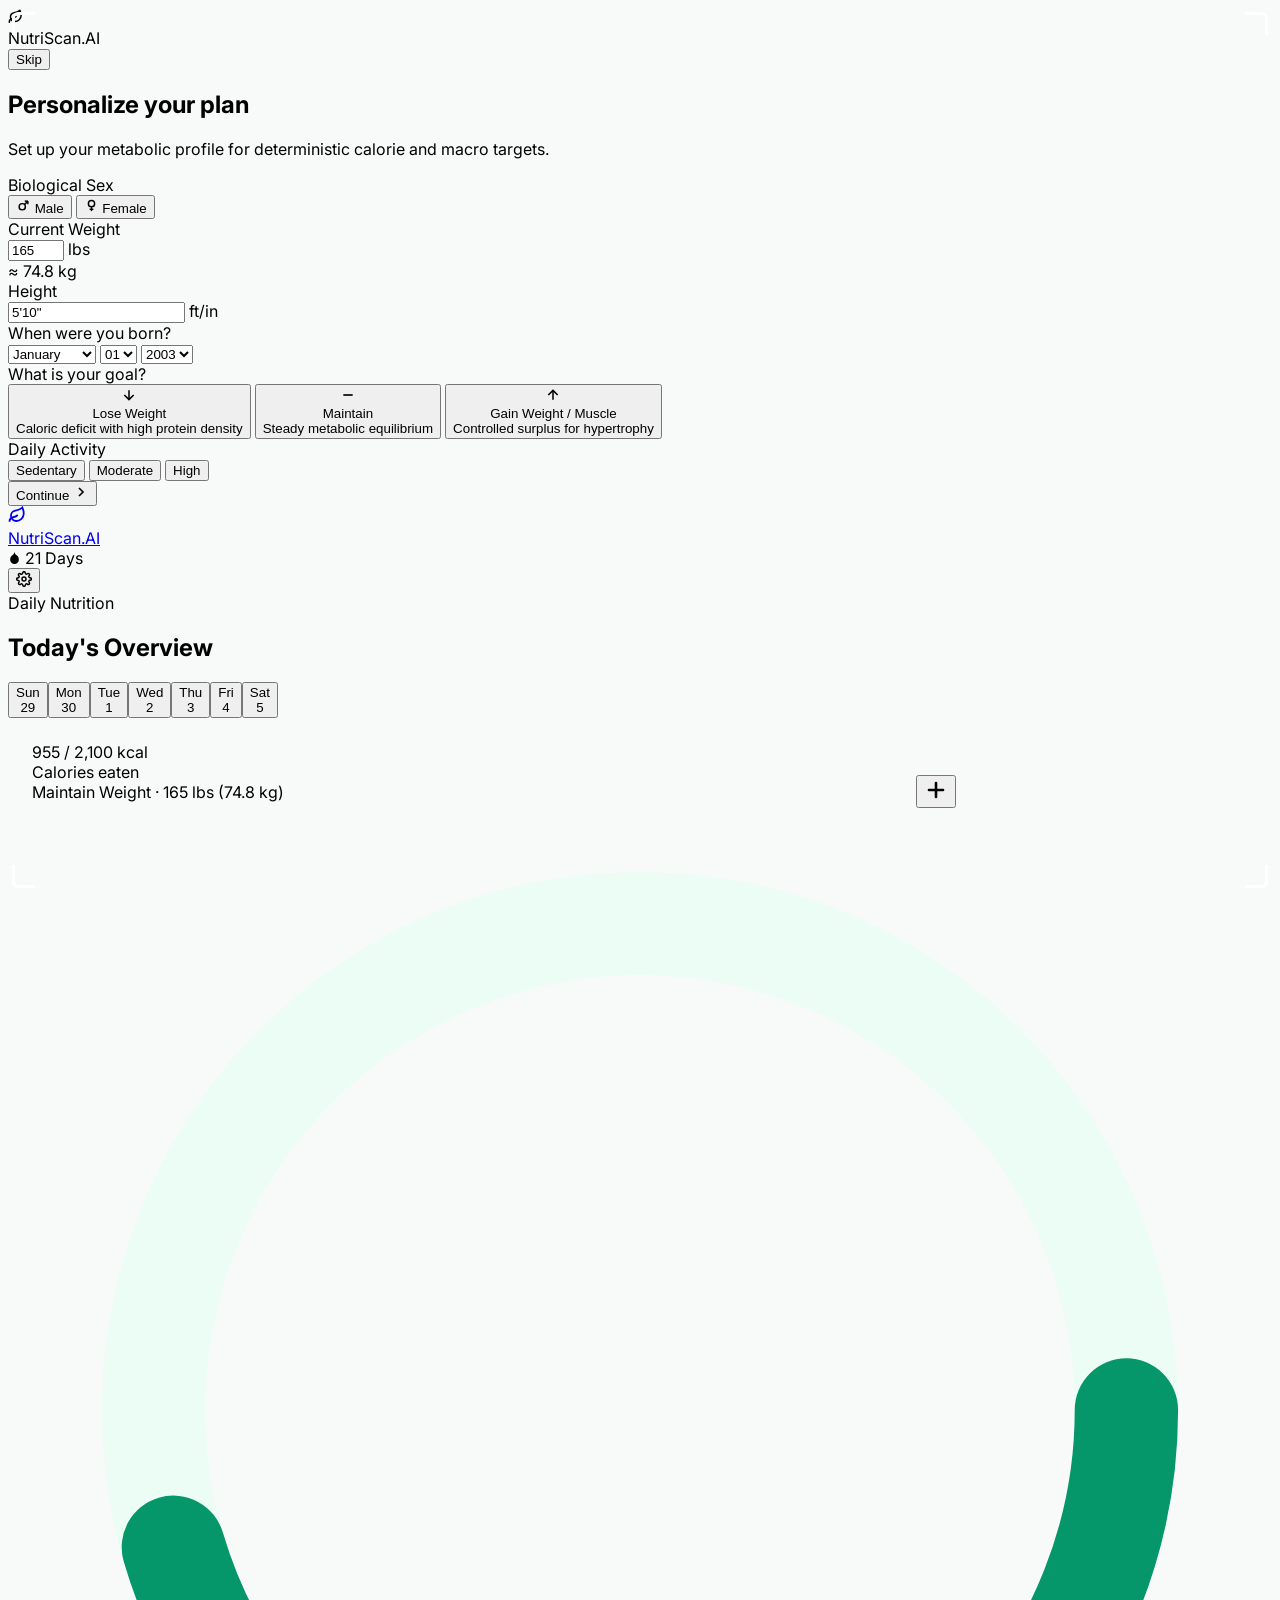
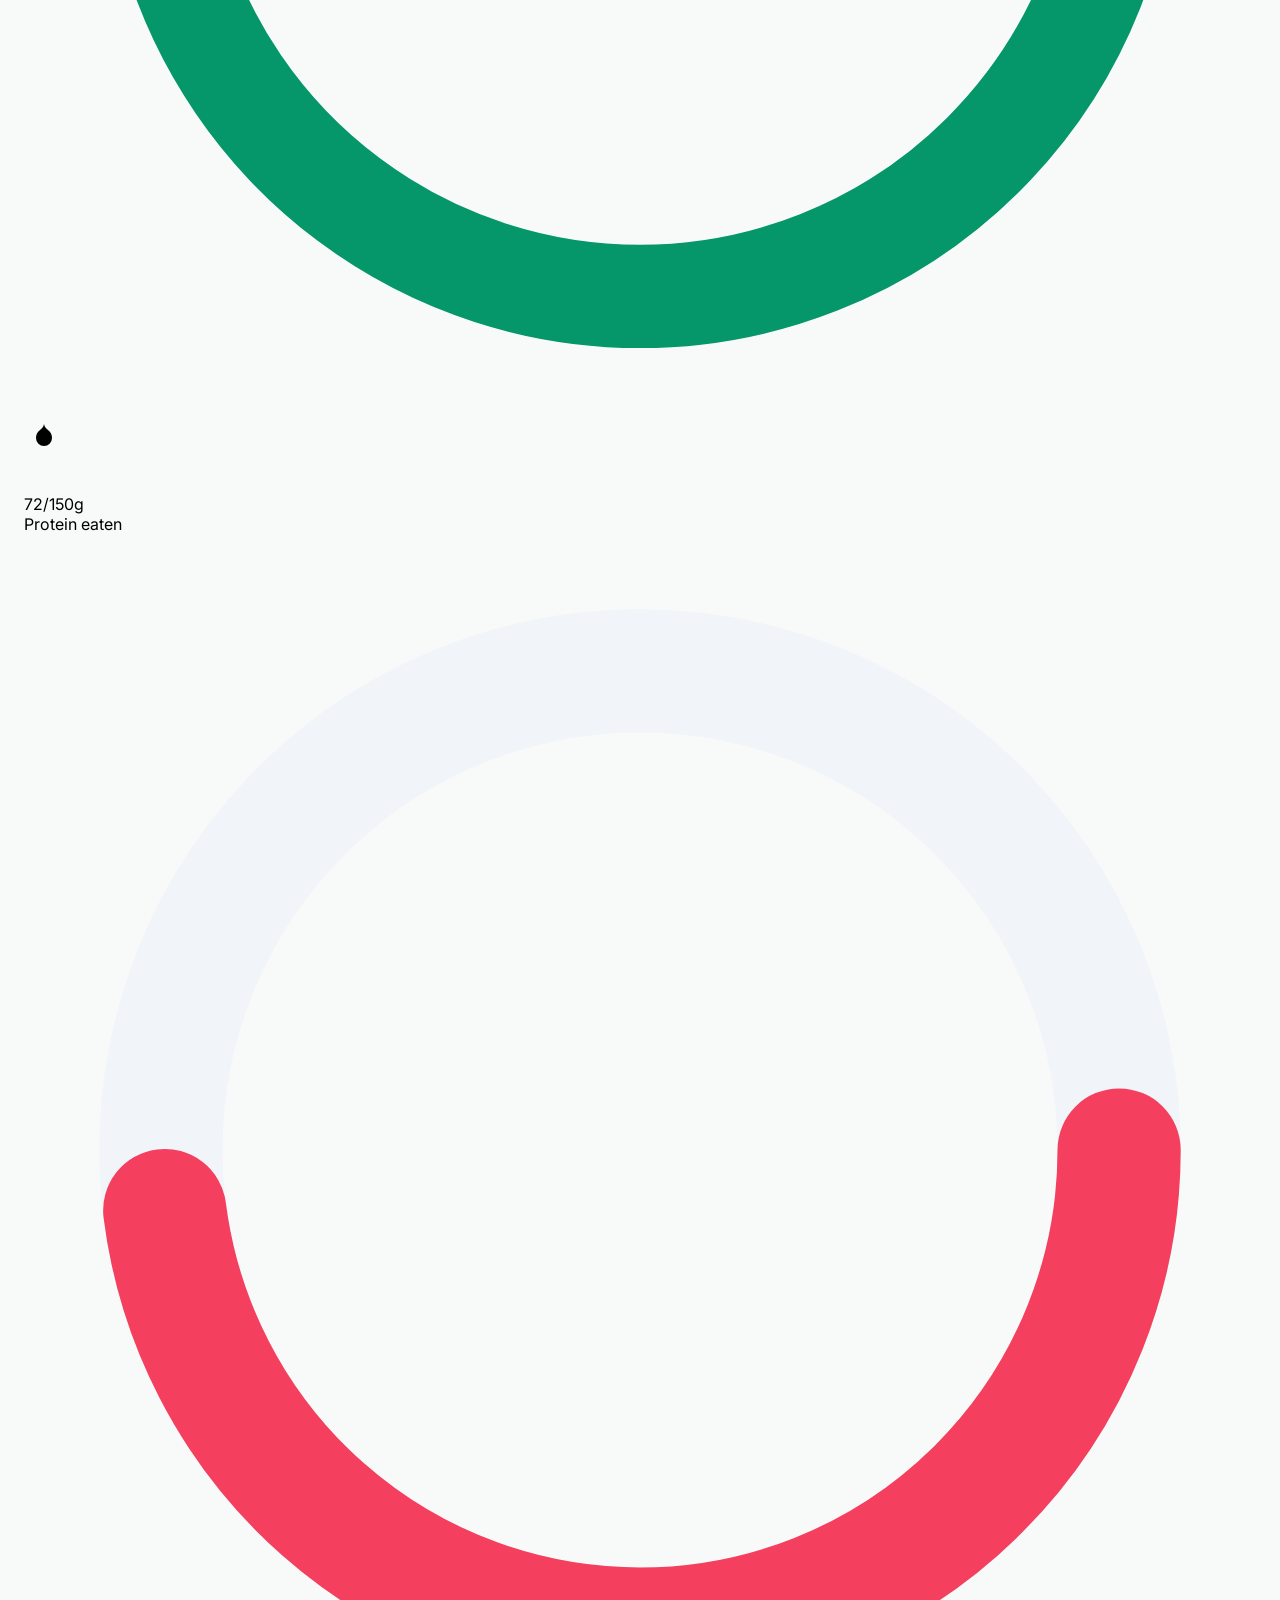
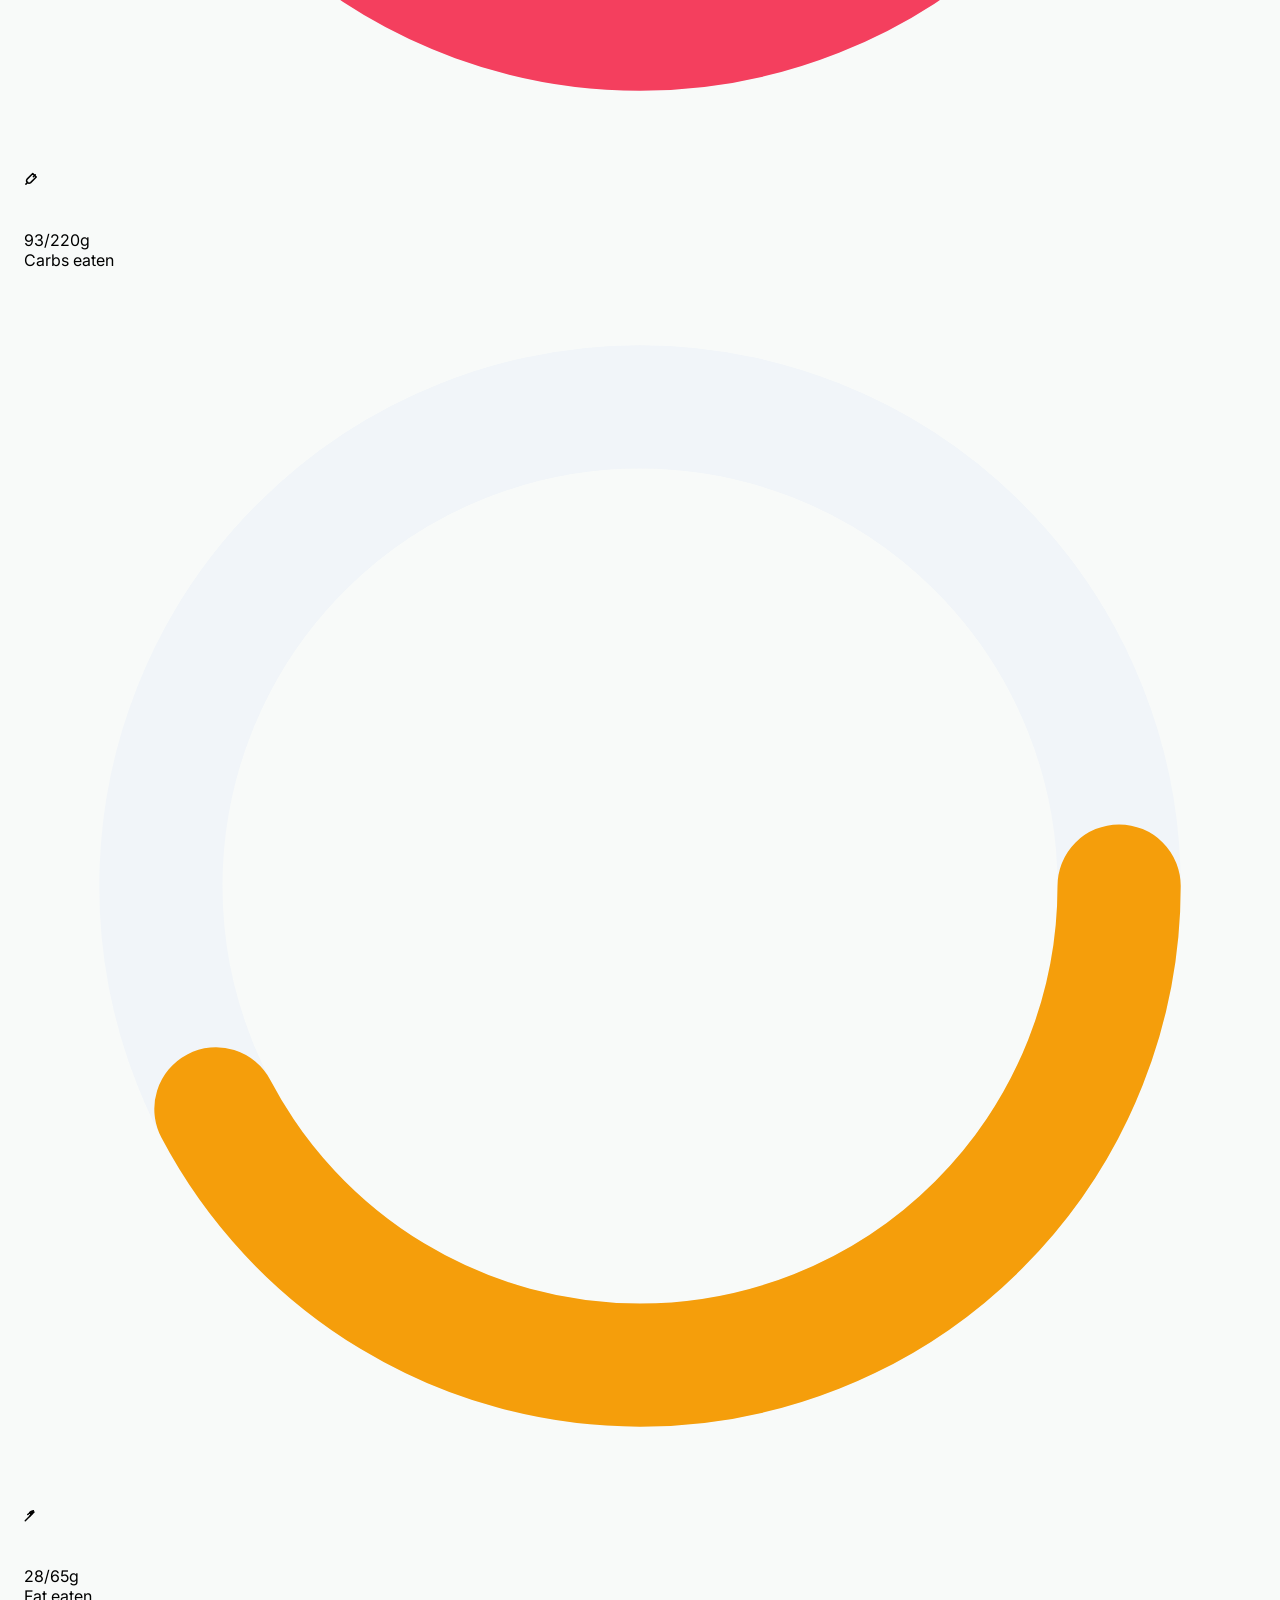
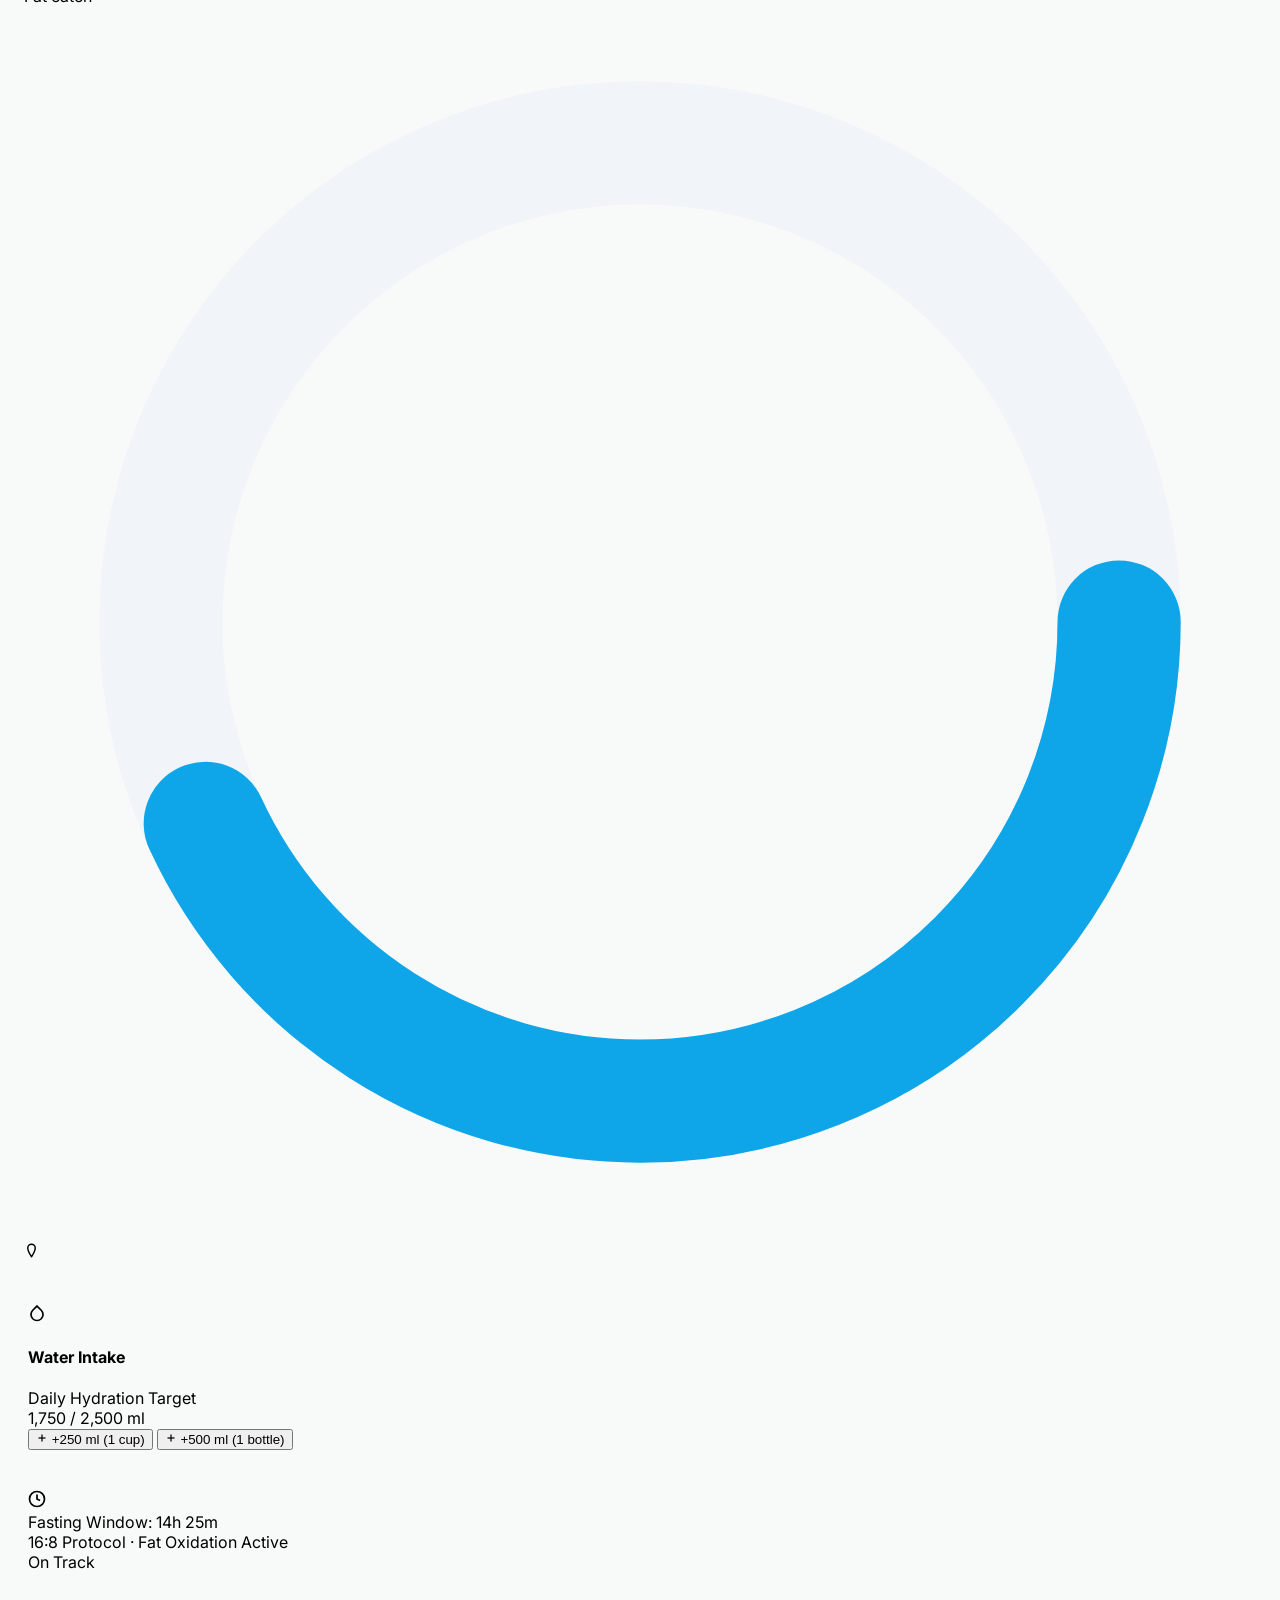
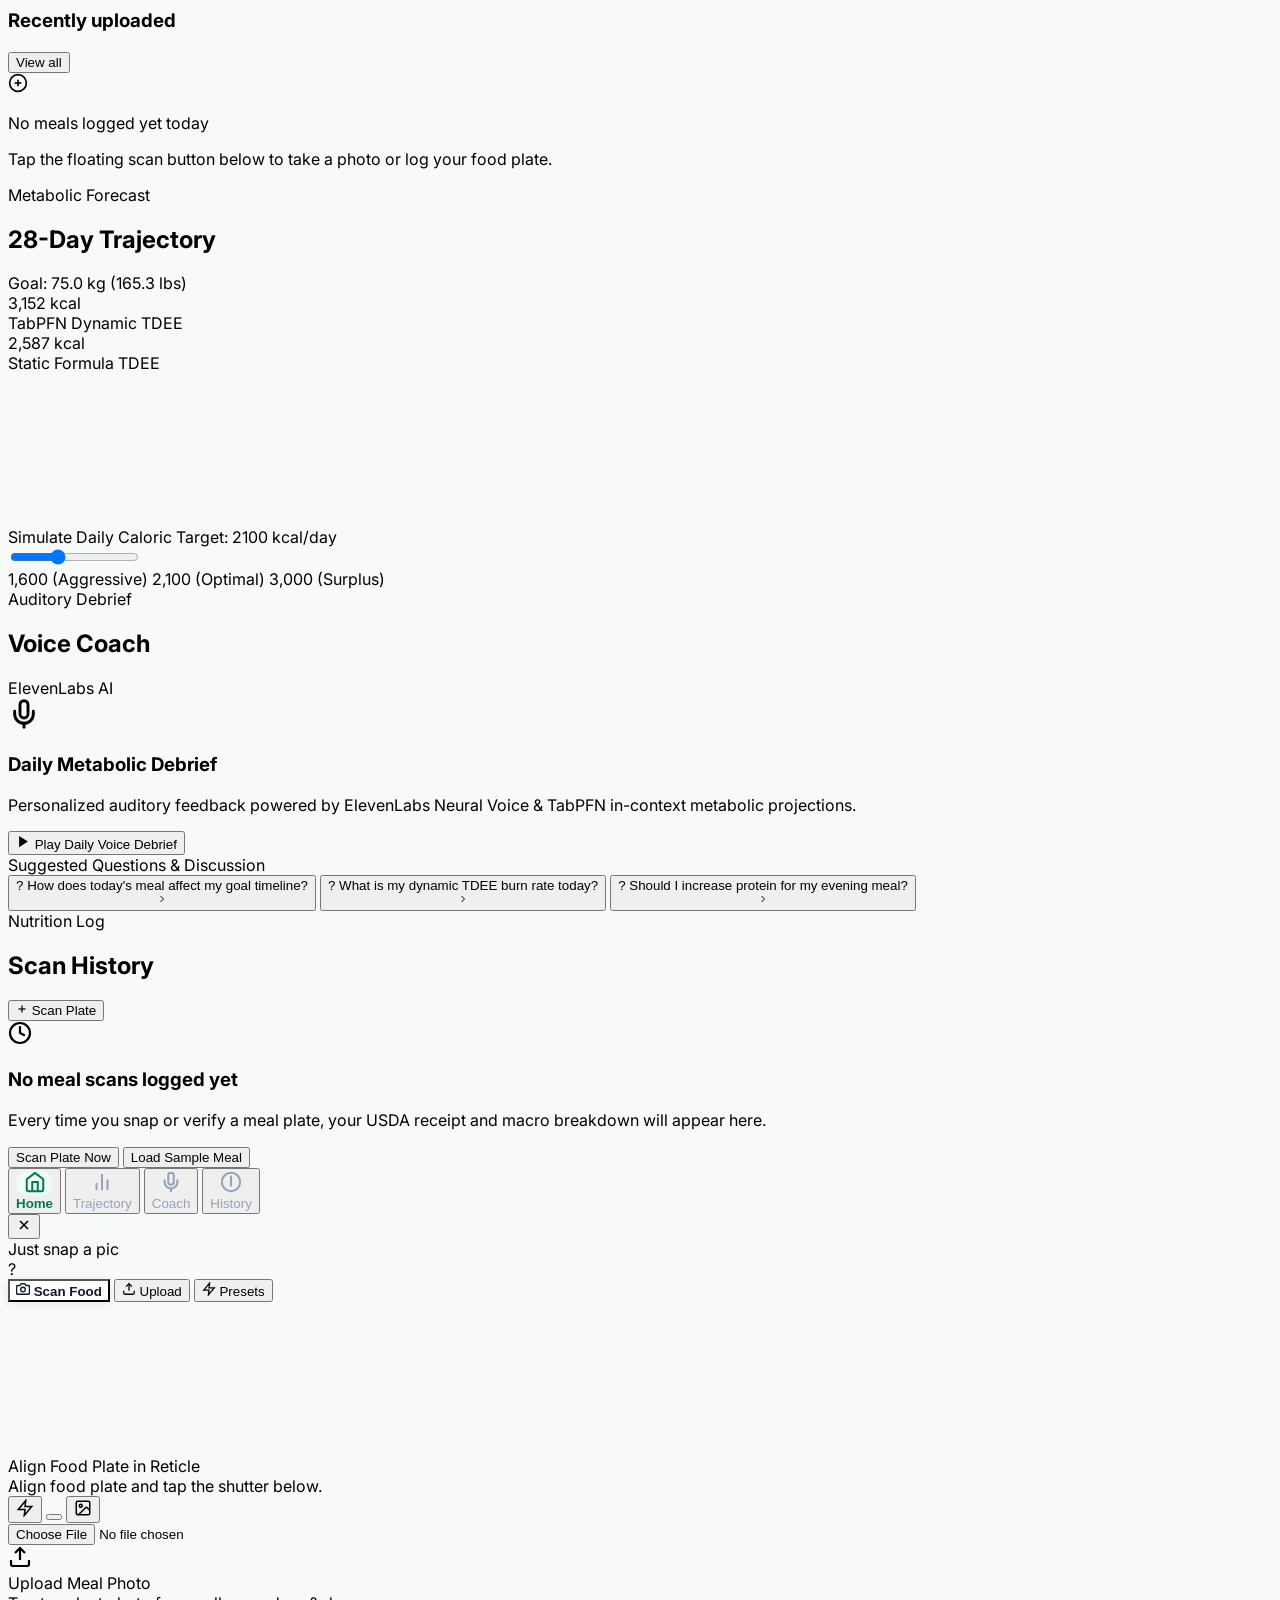
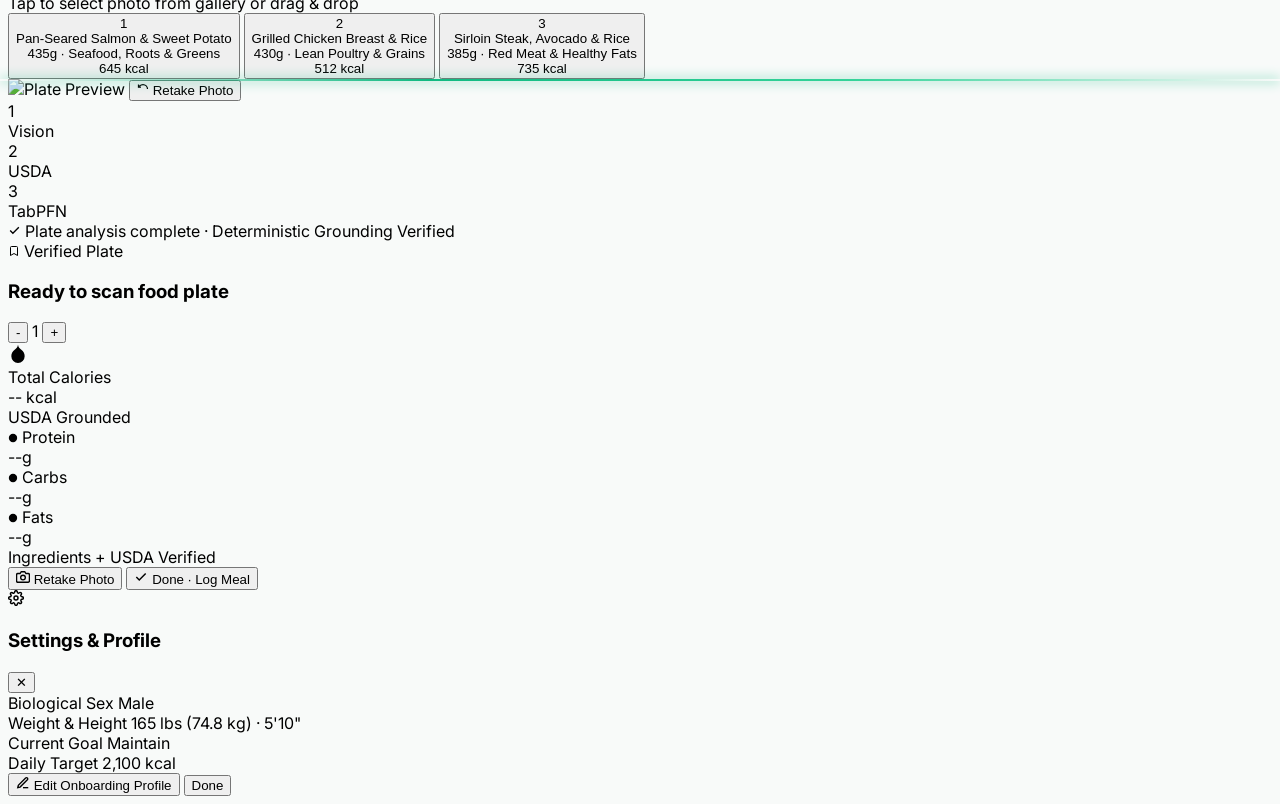
==== app/static/scan.html @ cfb5b8f6 "feat: rename app from OpenCal AI to NutriScan AI across entire codebase" ====
<!DOCTYPE html>
<html lang="en">
<head>
  <meta charset="UTF-8">
  <meta name="viewport" content="width=device-width, initial-scale=1, minimum-scale=1, maximum-scale=5, viewport-fit=cover">
  <title>NutriScan AI — Autonomous Calorie Tracking & PLATE SCANNER Studio</title>
  <meta name="description" content="Dedicated meal PLATE SCANNER powered by Google Gemma 2, USDA FoodData Central, and Prior Labs TabPFN. Real-time visual parsing, deterministic macro grounding, and in-context metabolic forecasting.">
  
  <!-- Google Fonts: Inter & Outfit & IBM Plex Mono -->
  <link rel="preconnect" href="https://fonts.googleapis.com">
  <link rel="preconnect" href="https://fonts.gstatic.com" crossorigin>
  <link href="https://fonts.googleapis.com/css2?family=Inter:wght@300;400;500;600;700;800;900&family=Outfit:wght@600;700;800;900&family=IBM+Plex+Mono:wght@400;500;600&display=swap" rel="stylesheet">

  <!-- Tailwind CSS CDN for Mobile-Responsive Layout -->
  <script src="https://cdn.tailwindcss.com"></script>
  <script>
    tailwind.config = {
      theme: {
        extend: {
          fontFamily: {
            sans: ['Inter', 'ui-sans-serif', 'system-ui', 'sans-serif'],
            heading: ['Outfit', 'Inter', 'sans-serif'],
            mono: ['IBM Plex Mono', 'monospace']
          },
          colors: {
            brand: {
              50: '#ecfdf5',
              100: '#d1fae5',
              200: '#a7f3d0',
              500: '#10b981',
              600: '#059669',
              700: '#047857',
              800: '#065f46',
              900: '#064e3b'
            }
          }
        }
      }
    }
  </script>

  <!-- Chart.js for Interactive Trajectory Graph -->
  <script src="https://cdn.jsdelivr.net/npm/chart.js@4.4.4/dist/chart.umd.min.js"></script>

  <!-- Base Custom Tokens -->
  <link rel="stylesheet" href="/static/css/style.css">

  <style>
    body {
      font-family: 'Inter', sans-serif;
      background-color: #F8FAF9;
      -webkit-tap-highlight-color: transparent;
    }

    /* Bottom Navigation Active & Inactive States */
    .bottom-nav-item {
      color: #94a3b8; /* slate-400 */
      transition: color 0.15s ease;
    }
    .bottom-nav-item .nav-label {
      color: inherit;
      font-weight: 500;
      transition: color 0.15s ease, font-weight 0.15s ease;
    }
    .bottom-nav-item .nav-icon-wrap {
      color: inherit;
      border-radius: 9999px;
      transition: all 0.15s ease;
    }
    .bottom-nav-item .nav-indicator {
      width: 0;
      height: 2px;
      background-color: transparent;
      border-radius: 9999px;
      transition: all 0.15s ease;
    }

    /* Active Indicator & Icon for Bottom Nav (Unified Emerald Theme) */
    .bottom-nav-item.active {
      color: #047857 !important; /* emerald-700 */
    }
    .bottom-nav-item.active .nav-label {
      color: #047857 !important;
      font-weight: 800 !important;
    }
    .bottom-nav-item.active .nav-indicator {
      background-color: #059669 !important; /* emerald-600 */
      width: 1.25rem !important;
    }
    .bottom-nav-item.active .nav-icon-wrap {
      background-color: #ecfdf5 !important; /* emerald-50 */
      color: #047857 !important; /* emerald-700 */
    }

    /* Segmented Mode Tabs */
    .studio-tab-btn.active {
      background: #ffffff;
      color: #0f172a;
      box-shadow: 0 2px 8px rgba(15, 23, 42, 0.08);
      font-weight: 700;
    }

    /* Cal AI Style Corner Reticles */
    .viewfinder-corner-tl { position: absolute; top: 12px; left: 12px; width: 20px; height: 20px; border-top: 3.5px solid #ffffff; border-left: 3.5px solid #ffffff; border-top-left-radius: 6px; }
    .viewfinder-corner-tr { position: absolute; top: 12px; right: 12px; width: 20px; height: 20px; border-top: 3.5px solid #ffffff; border-right: 3.5px solid #ffffff; border-top-right-radius: 6px; }
    .viewfinder-corner-bl { position: absolute; bottom: 12px; left: 12px; width: 20px; height: 20px; border-bottom: 3.5px solid #ffffff; border-left: 3.5px solid #ffffff; border-bottom-left-radius: 6px; }
    .viewfinder-corner-br { position: absolute; bottom: 12px; right: 12px; width: 20px; height: 20px; border-bottom: 3.5px solid #ffffff; border-right: 3.5px solid #ffffff; border-bottom-right-radius: 6px; }

    /* Scan Laser Ray Animation */
    @keyframes scanRay {
      0% { top: 5%; opacity: 0.8; }
      50% { top: 90%; opacity: 1; }
      100% { top: 5%; opacity: 0.8; }
    }
    .scan-laser {
      position: absolute;
      left: 0;
      right: 0;
      height: 2px;
      background: linear-gradient(90deg, transparent, #10b981, #34d399, transparent);
      box-shadow: 0 0 12px #10b981;
      animation: scanRay 2.2s ease-in-out infinite;
      z-index: 10;
    }

    /* AR Food Tag Detection Tags (Cal AI Screenshot 6) */
    .ar-food-tag {
      position: absolute;
      background: rgba(255, 255, 255, 0.95);
      backdrop-filter: blur(8px);
      padding: 4px 10px;
      border-radius: 9999px;
      font-size: 11px;
      font-weight: 700;
      color: #0f172a;
      box-shadow: 0 4px 14px rgba(0,0,0,0.15);
      display: flex;
      align-items: center;
      gap: 6px;
      pointer-events: none;
      z-index: 20;
    }
    .ar-food-tag::before {
      content: '';
      width: 6px;
      height: 6px;
      border-radius: 50%;
      background: #10b981;
    }

    /* Smooth Fade In (Opacity only, no transform to avoid containing-block issues) */
    .animate-fadeIn {
      animation: fadeIn 0.25s ease-out forwards;
    }
    @keyframes fadeIn {
      from { opacity: 0; }
      to { opacity: 1; }
    }

    /* Floating Scan Button (FAB) Pinned Viewport Position */
    #home-fab-container {
      position: fixed !important;
      z-index: 45 !important;
      transform: none !important;
    }

    /* Bulletproof generous padding for home dashboard cards */
    .dashboard-hero-card {
      padding: 1.5rem !important; /* 24px */
    }
    .dashboard-macro-card {
      padding: 1.25rem 1rem !important; /* 20px top/bottom, 16px left/right */
    }
    .dashboard-water-card {
      padding: 1.375rem 1.25rem !important; /* 22px top/bottom, 20px left/right */
    }
    .dashboard-fasting-card {
      padding: 1.125rem 1.25rem !important; /* 18px top/bottom, 20px left/right */
    }
  </style>
</head>
<body class="min-h-screen text-slate-800 antialiased pb-28 md:pb-12 bg-slate-50/50">

  <!-- Mobile-First App Wrapper -->
  <div class="max-w-2xl mx-auto min-h-screen bg-white md:my-6 md:rounded-[36px] md:shadow-2xl md:border md:border-slate-200/80 overflow-hidden flex flex-col relative">

    <!-- Dynamic Multi-Tab Content Container -->
    <main class="flex-1 flex flex-col">

      <!-- ========================================== -->
      <!-- VIEW 0: ONBOARDING PROFILE (Single-Page)   -->
      <!-- ========================================== -->
      <section id="view-onboarding" class="app-view-section hidden animate-fadeIn min-h-screen bg-white flex flex-col justify-between p-6">
        <div>
          <!-- Top Bar: Progress Indicator & Logo -->
          <div class="flex items-center justify-between mb-3">
            <div class="flex items-center gap-2">
              <div class="w-7 h-7 rounded-xl bg-gradient-to-tr from-emerald-600 to-teal-500 text-white flex items-center justify-center font-bold text-xs shadow-xs">
                <svg width="15" height="15" viewBox="0 0 24 24" fill="none" stroke="currentColor" stroke-width="2.4" stroke-linecap="round" stroke-linejoin="round">
                  <path d="M11 20A7 7 0 0 1 9.8 6.1C15.5 5 17 4.48 19 2c1 2 2 4.18 2 8 0 5.5-4.78 10-10 10Z"/>
                  <path d="M2 21c0-3 1.85-5.36 5.08-6C9.5 14.52 12 13 13 12"/>
                </svg>
              </div>
              <span class="font-extrabold text-slate-900 tracking-tight text-base">NutriScan<span class="text-emerald-600 font-bold">.AI</span></span>
            </div>
            <button type="button" class="text-xs font-semibold text-slate-400 hover:text-slate-700 transition-colors" onclick="skipOnboardingToHome()">
              Skip
            </button>
          </div>

          <!-- Progress Bar (Dark Pill like Cal AI) -->
          <div class="w-full bg-slate-100 h-1.5 rounded-full mb-6 overflow-hidden">
            <div class="bg-gradient-to-r from-emerald-500 to-teal-500 h-full w-full rounded-full transition-all"></div>
          </div>

          <div class="mb-5">
            <h1 class="text-2xl font-black text-slate-900 tracking-tight">Personalize your plan</h1>
            <p class="text-xs text-slate-500 mt-1">Set up your metabolic profile for deterministic calorie and macro targets.</p>
          </div>

          <form id="onboarding-form" onsubmit="event.preventDefault(); completeOnboarding();" class="space-y-4">
            
            <!-- 1. Biological Sex -->
            <div>
              <label class="block text-[11px] font-bold text-slate-500 uppercase tracking-wider mb-1.5">Biological Sex</label>
              <div class="grid grid-cols-2 gap-2.5">
                <button type="button" id="sex-male-btn" class="onboard-sex-btn py-3 px-4 rounded-2xl border-2 border-emerald-600 bg-gradient-to-r from-emerald-600 to-teal-600 text-white font-bold text-xs flex items-center justify-center gap-2 transition-all shadow-xs" data-sex="male" onclick="selectSex('male')">
                  <svg width="15" height="15" viewBox="0 0 24 24" fill="none" stroke="currentColor" stroke-width="2.3"><circle cx="10" cy="14" r="5"/><path d="M19 5l-5.4 5.4"/><path d="M19 5h-5"/><path d="M19 5v5"/></svg>
                  <span>Male</span>
                </button>
                <button type="button" id="sex-female-btn" class="onboard-sex-btn py-3 px-4 rounded-2xl border border-slate-200 bg-slate-50 text-slate-700 font-bold text-xs flex items-center justify-center gap-2 transition-all hover:border-slate-400" data-sex="female" onclick="selectSex('female')">
                  <svg width="15" height="15" viewBox="0 0 24 24" fill="none" stroke="currentColor" stroke-width="2.3"><circle cx="12" cy="9" r="5"/><path d="M12 14v7"/><path d="M9 18h6"/></svg>
                  <span>Female</span>
                </button>
              </div>
            </div>

            <!-- 2. Weight & Height -->
            <div class="grid grid-cols-2 gap-3">
              <div>
                <label class="block text-[11px] font-bold text-slate-500 uppercase tracking-wider mb-1.5">Current Weight</label>
                <div class="relative">
                  <input type="number" id="onboard-weight" value="165" min="60" max="450" class="w-full bg-slate-50 border border-slate-200 rounded-2xl px-3.5 py-3 text-sm font-bold text-slate-900 focus:outline-none focus:border-slate-900 transition-colors" oninput="updateOnboardKg(this.value)">
                  <span class="absolute right-3.5 top-3 text-xs font-bold text-slate-400">lbs</span>
                </div>
                <div id="onboard-weight-kg" class="text-[10px] text-slate-400 font-semibold mt-1">≈ 74.8 kg</div>
              </div>
              <div>
                <label class="block text-[11px] font-bold text-slate-500 uppercase tracking-wider mb-1.5">Height</label>
                <div class="relative">
                  <input type="text" id="onboard-height" value="5'10&quot;" class="w-full bg-slate-50 border border-slate-200 rounded-2xl px-3.5 py-3 text-sm font-bold text-slate-900 focus:outline-none focus:border-slate-900 transition-colors">
                  <span class="absolute right-3.5 top-3 text-xs font-bold text-slate-400">ft/in</span>
                </div>
              </div>
            </div>

            <!-- 3. Date of Birth (Cal AI style pickers) -->
            <div>
              <label class="block text-[11px] font-bold text-slate-500 uppercase tracking-wider mb-1.5">When were you born?</label>
              <div class="grid grid-cols-3 gap-2">
                <select id="onboard-dob-month" class="bg-slate-50 border border-slate-200 rounded-2xl px-3 py-3 text-xs font-bold text-slate-800 focus:outline-none focus:border-slate-900 cursor-pointer">
                  <option value="January" selected>January</option>
                  <option value="February">February</option>
                  <option value="March">March</option>
                  <option value="April">April</option>
                  <option value="May">May</option>
                  <option value="June">June</option>
                  <option value="July">July</option>
                  <option value="August">August</option>
                  <option value="September">September</option>
                  <option value="October">October</option>
                  <option value="November">November</option>
                  <option value="December">December</option>
                </select>
                <select id="onboard-dob-day" class="bg-slate-50 border border-slate-200 rounded-2xl px-3 py-3 text-xs font-bold text-slate-800 focus:outline-none focus:border-slate-900 cursor-pointer">
                  <option value="01" selected>01</option>
                  <option value="05">05</option>
                  <option value="10">10</option>
                  <option value="15">15</option>
                  <option value="20">20</option>
                  <option value="25">25</option>
                  <option value="28">28</option>
                </select>
                <select id="onboard-dob-year" class="bg-slate-50 border border-slate-200 rounded-2xl px-3 py-3 text-xs font-bold text-slate-800 focus:outline-none focus:border-slate-900 cursor-pointer">
                  <option value="2003" selected>2003</option>
                  <option value="2002">2002</option>
                  <option value="2001">2001</option>
                  <option value="2000">2000</option>
                  <option value="1999">1999</option>
                  <option value="1998">1998</option>
                  <option value="1995">1995</option>
                  <option value="1990">1990</option>
                  <option value="1985">1985</option>
                </select>
              </div>
            </div>

            <!-- 4. Goal Selection (Cal AI Screenshot 4 style!) -->
            <div>
              <label class="block text-[11px] font-bold text-slate-500 uppercase tracking-wider mb-1.5">What is your goal?</label>
              <div class="space-y-2">
                <!-- Lose Weight -->
                <button type="button" class="onboard-goal-btn w-full p-3.5 rounded-2xl border border-slate-200/90 bg-white hover:border-slate-400 flex items-center justify-between text-left transition-all" data-goal="lose" onclick="selectGoal('lose')">
                  <div class="flex items-center gap-3">
                    <div class="w-8 h-8 rounded-full bg-slate-100 flex items-center justify-center text-slate-700">
                      <svg width="16" height="16" viewBox="0 0 24 24" fill="none" stroke="currentColor" stroke-width="2.3"><path d="M12 5v14"/><path d="m19 12-7 7-7-7"/></svg>
                    </div>
                    <div>
                      <div class="text-xs font-bold text-slate-900">Lose Weight</div>
                      <div class="text-[10px] text-slate-400">Caloric deficit with high protein density</div>
                    </div>
                  </div>
                  <div class="goal-radio w-5 h-5 rounded-full border-2 border-slate-300 flex items-center justify-center"></div>
                </button>

                <!-- Maintain (Active by default) -->
                <button type="button" class="onboard-goal-btn active w-full p-3.5 rounded-2xl border-2 border-emerald-600 bg-emerald-50/30 shadow-xs flex items-center justify-between text-left transition-all" data-goal="maintain" onclick="selectGoal('maintain')">
                  <div class="flex items-center gap-3">
                    <div class="w-8 h-8 rounded-full bg-slate-100 flex items-center justify-center text-slate-700">
                      <svg width="16" height="16" viewBox="0 0 24 24" fill="none" stroke="currentColor" stroke-width="2.5"><line x1="5" y1="12" x2="19" y2="12"/></svg>
                    </div>
                    <div>
                      <div class="text-xs font-bold text-slate-900">Maintain</div>
                      <div class="text-[10px] text-slate-400">Steady metabolic equilibrium</div>
                    </div>
                  </div>
                  <div class="goal-radio w-5 h-5 rounded-full border-2 border-emerald-600 bg-emerald-600 flex items-center justify-center">
                    <div class="w-2 h-2 rounded-full bg-white"></div>
                  </div>
                </button>

                <!-- Gain Weight -->
                <button type="button" class="onboard-goal-btn w-full p-3.5 rounded-2xl border border-slate-200/90 bg-white hover:border-slate-400 flex items-center justify-between text-left transition-all" data-goal="gain" onclick="selectGoal('gain')">
                  <div class="flex items-center gap-3">
                    <div class="w-8 h-8 rounded-full bg-slate-100 flex items-center justify-center text-slate-700">
                      <svg width="16" height="16" viewBox="0 0 24 24" fill="none" stroke="currentColor" stroke-width="2.3"><path d="M12 19V5"/><path d="m5 12 7-7 7 7"/></svg>
                    </div>
                    <div>
                      <div class="text-xs font-bold text-slate-900">Gain Weight / Muscle</div>
                      <div class="text-[10px] text-slate-400">Controlled surplus for hypertrophy</div>
                    </div>
                  </div>
                  <div class="goal-radio w-5 h-5 rounded-full border-2 border-slate-300 flex items-center justify-center"></div>
                </button>
              </div>
            </div>

            <!-- 5. Activity Level -->
            <div>
              <label class="block text-[11px] font-bold text-slate-500 uppercase tracking-wider mb-1.5">Daily Activity</label>
              <div class="flex p-1 bg-slate-100 rounded-2xl border border-slate-200/60">
                <button type="button" class="onboard-activity-btn flex-1 py-2.5 rounded-xl text-xs font-semibold text-slate-600 transition-all" data-act="sedentary" onclick="selectActivity('sedentary')">Sedentary</button>
                <button type="button" class="onboard-activity-btn active flex-1 py-2.5 rounded-xl text-xs font-bold text-emerald-800 bg-white shadow-xs transition-all" data-act="moderate" onclick="selectActivity('moderate')">Moderate</button>
                <button type="button" class="onboard-activity-btn flex-1 py-2.5 rounded-xl text-xs font-semibold text-slate-600 transition-all" data-act="high" onclick="selectActivity('high')">High</button>
              </div>
            </div>

            <!-- Bottom CTA Button -->
            <div class="pt-3">
              <button type="submit" class="w-full bg-gradient-to-r from-emerald-600 to-teal-600 hover:from-emerald-700 hover:to-teal-700 text-white font-bold py-4 px-6 rounded-full shadow-lg shadow-emerald-700/20 text-sm flex items-center justify-center gap-2 transition-all active:scale-[0.98]">
                <span>Continue</span>
                <svg width="16" height="16" viewBox="0 0 24 24" fill="none" stroke="currentColor" stroke-width="2.5"><polyline points="9 18 15 12 9 6"/></svg>
              </button>
            </div>
          </form>
        </div>
      </section>

      <!-- ========================================== -->
      <!-- VIEW 1: HOME DASHBOARD (Cal AI Style)      -->
      <!-- ========================================== -->
      <section id="view-home" class="app-view-section block animate-fadeIn relative pb-8">
        
        <!-- Home Header with Logo, Streak, and Settings Button (NOT in nav bar) -->
        <!-- Home Header with Logo, Streak, and Settings Button (NOT in nav bar) -->
        <header class="pt-6 px-5 pb-3 flex items-center justify-between bg-white border-b border-slate-100 sticky top-0 z-30">
          <a href="/" class="flex items-center gap-2.5 no-underline" title="Back to NutriScan.AI Home">
            <div class="w-8 h-8 rounded-xl bg-gradient-to-tr from-emerald-600 to-teal-500 text-white flex items-center justify-center shadow-xs">
              <svg width="18" height="18" viewBox="0 0 24 24" fill="none" stroke="currentColor" stroke-width="2.4">
                <path d="M11 20A7 7 0 0 1 9.8 6.1C15.5 5 17 4.48 19 2c1 2 2 4.18 2 8 0 5.5-4.78 10-10 10Z"/>
                <path d="M2 21c0-3 1.85-5.36 5.08-6C9.5 14.52 12 13 13 12"/>
              </svg>
            </div>
            <span class="text-lg font-black text-slate-900 tracking-tight">NutriScan<span class="text-emerald-600 font-bold">.AI</span></span>
          </a>

          <div class="flex items-center gap-2">
            <!-- Streak Flame Badge (Matching Trajectory / Coach emerald pill style) -->
            <div class="flex items-center gap-1.5 px-3 py-1 rounded-full bg-emerald-50 border border-emerald-200 text-emerald-800 text-xs font-black shadow-2xs">
              <svg width="13" height="13" viewBox="0 0 24 24" fill="currentColor" class="text-emerald-600"><path d="M12 2c.5 3 2 4.5 4 6 2.5 1.9 4 4.5 4 8a8 8 0 1 1-16 0c0-3.5 1.5-6.1 4-8 2-1.5 3.5-3 4-6Z"/></svg>
              <span>21 Days</span>
            </div>

            <!-- Settings Gear Button in Header (User specified: on home page, not nav bar) -->
            <button type="button" class="w-8 h-8 rounded-full bg-emerald-50 hover:bg-emerald-100 border border-emerald-200/80 text-emerald-800 flex items-center justify-center transition-colors" onclick="openSettingsModal()" title="Settings & Profile">
              <svg width="16" height="16" viewBox="0 0 24 24" fill="none" stroke="currentColor" stroke-width="2.2" stroke-linecap="round" stroke-linejoin="round">
                <circle cx="12" cy="12" r="3"/>
                <path d="M19.4 15a1.65 1.65 0 0 0 .33 1.82l.06.06a2 2 0 0 1 0 2.83 2 2 0 0 1-2.83 0l-.06-.06a1.65 1.65 0 0 0-1.82-.33 1.65 1.65 0 0 0-1 1.51V21a2 2 0 0 1-2 2 2 2 0 0 1-2-2v-.09A1.65 1.65 0 0 0 9 19.4a1.65 1.65 0 0 0-1.82.33l-.06.06a2 2 0 0 1-2.83 0 2 2 0 0 1 0-2.83l.06-.06a1.65 1.65 0 0 0 .33-1.82 1.65 1.65 0 0 0-1.51-1H3a2 2 0 0 1-2-2 2 2 0 0 1 2-2h.09A1.65 1.65 0 0 0 4.6 9a1.65 1.65 0 0 0-.33-1.82l-.06-.06a2 2 0 0 1 0-2.83 2 2 0 0 1 2.83 0l.06.06a1.65 1.65 0 0 0 1.82.33H9a1.65 1.65 0 0 0 1-1.51V3a2 2 0 0 1 2-2 2 2 0 0 1 2 2v.09a1.65 1.65 0 0 0 1 1.51 1.65 1.65 0 0 0 1.82-.33l.06-.06a2 2 0 0 1 2.83 0 2 2 0 0 1 0 2.83l-.06.06a1.65 1.65 0 0 0-.33 1.82V9a1.65 1.65 0 0 0 1.51 1H21a2 2 0 0 1 2 2 2 2 0 0 1-2 2h-.09a1.65 1.65 0 0 0-1.51 1Z"/>
              </svg>
            </button>
          </div>
        </header>

        <div class="px-5 pt-4 space-y-4">
          
          <!-- Home Section Title matching Trajectory and Coach header style -->
          <div class="flex items-center justify-between mb-1">
            <div>
              <div class="text-[10px] font-extrabold text-emerald-700 uppercase tracking-wider">Daily Nutrition</div>
              <h1 class="text-xl font-extrabold text-slate-900 tracking-tight">Today's Overview</h1>
            </div>
          </div>

          <!-- Week Calendar Strip (dynamically populated with current week) -->
          <div class="flex items-center justify-between bg-white p-2.5 rounded-2xl border border-slate-200/80 shadow-xs text-center" id="week-calendar-strip">
          </div>
          <script>
            // Immediately build calendar strip inline so it's always visible
            (function() {
              var strip = document.getElementById("week-calendar-strip");
              if (!strip) return;
              var now = new Date();
              var today = now.getDate();
              var currentDay = now.getDay();
              var dayNames = ["Sun","Mon","Tue","Wed","Thu","Fri","Sat"];
              var sunday = new Date(now);
              sunday.setDate(now.getDate() - currentDay);
              var html = "";
              for (var i = 0; i < 7; i++) {
                var d = new Date(sunday);
                d.setDate(sunday.getDate() + i);
                var dayNum = d.getDate();
                var dayName = dayNames[d.getDay()];
                var isToday = (dayNum === today && d.getMonth() === now.getMonth());
                var labelCls = isToday ? 'text-[10px] font-bold text-emerald-700' : 'text-[10px] font-medium text-slate-400';
                var circleCls = isToday
                  ? 'w-8 h-8 rounded-full bg-gradient-to-br from-emerald-600 to-teal-600 text-white mx-auto flex items-center justify-center text-xs font-black shadow-xs mt-1'
                  : 'w-8 h-8 rounded-full border border-slate-200 mx-auto flex items-center justify-center text-xs font-bold text-slate-700 mt-1';
                html += '<button type="button" class="week-day-btn' + (isToday ? ' active' : '') + ' flex-1 py-1 rounded-xl transition-all" onclick="selectCalendarDay(' + dayNum + ')">'
                  + '<div class="' + labelCls + '">' + dayName + '</div>'
                  + '<div class="' + circleCls + '">' + dayNum + '</div>'
                  + '</button>';
              }
              strip.innerHTML = html;
            })();
          </script>

          <!-- Hero Calories Eaten Card with Circular Progress Ring (Cal AI Screenshot 2) -->
          <div class="dashboard-hero-card bg-white rounded-2xl p-5 sm:p-6 border border-slate-200/80 shadow-xs relative overflow-hidden flex items-center justify-between">
            <div class="space-y-1">
              <div class="flex items-baseline gap-1.5">
                <span class="text-4xl font-black text-slate-900 tracking-tight leading-none" id="home-cal-consumed">955</span>
                <span class="text-base font-semibold text-slate-400">/ <span id="home-cal-target" class="text-emerald-700 font-bold">2,100</span> kcal</span>
              </div>
              <div class="text-xs font-semibold text-slate-500 pt-0.5">Calories eaten</div>
              <div class="pt-2.5">
                <div class="inline-flex items-center gap-1.5 px-3 py-1 rounded-full bg-emerald-50 border border-emerald-200 text-emerald-800 text-[11px] font-bold" id="home-goal-badge">
                  <span class="w-1.5 h-1.5 rounded-full bg-emerald-500 animate-pulse"></span>
                  <span id="home-goal-label">Maintain Weight · 165 lbs (74.8 kg)</span>
                </div>
              </div>
            </div>

            <!-- Circular Flame Progress Ring (Styled with Emerald Palette) -->
            <div class="relative w-24 h-24 flex items-center justify-center flex-shrink-0">
              <svg class="w-full h-full -rotate-90" viewBox="0 0 100 100">
                <circle cx="50" cy="50" r="40" stroke="#ecfdf5" stroke-width="8.5" fill="none"/>
                <circle id="home-ring-circle" cx="50" cy="50" r="40" stroke="#059669" stroke-width="8.5" stroke-linecap="round" fill="none" stroke-dasharray="251.2" stroke-dashoffset="137.0" class="transition-all duration-700 ease-out"/>
              </svg>
              <div class="absolute inset-0 flex items-center justify-center text-emerald-600">
                <svg width="24" height="24" viewBox="0 0 24 24" fill="currentColor">
                  <path d="M12 2c.5 3 2 4.5 4 6 2.5 1.9 4 4.5 4 8a8 8 0 1 1-16 0c0-3.5 1.5-6.1 4-8 2-1.5 3.5-3 4-6Z"/>
                </svg>
              </div>
            </div>
          </div>

          <!-- 3 Macro Cards (Protein, Carbs, Fat - Cal AI Screenshot 2 Layout) -->
          <div class="grid grid-cols-3 gap-3">
            <!-- Protein Card -->
            <div class="dashboard-macro-card bg-white rounded-2xl p-4 sm:p-5 border border-slate-200/80 shadow-xs flex flex-col items-center justify-between text-center relative overflow-hidden group hover:border-slate-300 transition-all">
              <div class="w-full text-left mb-2 pl-0.5">
                <div class="text-sm font-black text-slate-900 tracking-tight leading-tight">
                  <span id="home-prot-eaten">72</span><span class="text-[11px] text-slate-400 font-bold">/<span id="home-prot-target">150</span>g</span>
                </div>
                <div class="text-[11px] text-slate-400 font-medium tracking-tight mt-0.5">Protein eaten</div>
              </div>

              <!-- Circular Ring with Iconic Food Glyph in Center -->
              <div class="relative w-14 h-14 flex items-center justify-center my-1">
                <svg class="w-full h-full -rotate-90" viewBox="0 0 36 36">
                  <circle cx="18" cy="18" r="14" stroke="#f1f5f9" stroke-width="3.6" fill="none"/>
                  <circle id="home-prot-ring" cx="18" cy="18" r="14" stroke="#f43f5e" stroke-width="3.6" stroke-linecap="round" fill="none" stroke-dasharray="87.9" stroke-dashoffset="45.7" class="transition-all duration-700"/>
                </svg>
                <div class="absolute inset-0 flex items-center justify-center text-rose-500">
                  <!-- Drumstick icon -->
                  <svg width="15" height="15" viewBox="0 0 24 24" fill="none" stroke="currentColor" stroke-width="2.3" stroke-linecap="round" stroke-linejoin="round">
                    <path d="m18 8-4-4-9 9a4 4 0 0 0 5.6 5.6l9-9Z"/>
                    <path d="M6 18 3 21"/>
                    <path d="M15 9l3-3"/>
                  </svg>
                </div>
              </div>
            </div>

            <!-- Carbs Card -->
            <div class="dashboard-macro-card bg-white rounded-2xl p-4 sm:p-5 border border-slate-200/80 shadow-xs flex flex-col items-center justify-between text-center relative overflow-hidden group hover:border-slate-300 transition-all">
              <div class="w-full text-left mb-2 pl-0.5">
                <div class="text-sm font-black text-slate-900 tracking-tight leading-tight">
                  <span id="home-carb-eaten">93</span><span class="text-[11px] text-slate-400 font-bold">/<span id="home-carb-target">220</span>g</span>
                </div>
                <div class="text-[11px] text-slate-400 font-medium tracking-tight mt-0.5">Carbs eaten</div>
              </div>

              <!-- Circular Ring with Iconic Wheat Glyph in Center -->
              <div class="relative w-14 h-14 flex items-center justify-center my-1">
                <svg class="w-full h-full -rotate-90" viewBox="0 0 36 36">
                  <circle cx="18" cy="18" r="14" stroke="#f1f5f9" stroke-width="3.6" fill="none"/>
                  <circle id="home-carb-ring" cx="18" cy="18" r="14" stroke="#f59e0b" stroke-width="3.6" stroke-linecap="round" fill="none" stroke-dasharray="87.9" stroke-dashoffset="50.7" class="transition-all duration-700"/>
                </svg>
                <div class="absolute inset-0 flex items-center justify-center text-amber-500">
                  <!-- Wheat icon -->
                  <svg width="15" height="15" viewBox="0 0 24 24" fill="none" stroke="currentColor" stroke-width="2.3" stroke-linecap="round" stroke-linejoin="round">
                    <path d="M2 22 16 8"/>
                    <path d="M9 15c2-2 3-6 3-6s-4 1-6 3"/>
                    <path d="M12 12c2-2 3-6 3-6s-4 1-6 3"/>
                  </svg>
                </div>
              </div>
            </div>

            <!-- Fat Card -->
            <div class="dashboard-macro-card bg-white rounded-2xl p-4 sm:p-5 border border-slate-200/80 shadow-xs flex flex-col items-center justify-between text-center relative overflow-hidden group hover:border-slate-300 transition-all">
              <div class="w-full text-left mb-2 pl-0.5">
                <div class="text-sm font-black text-slate-900 tracking-tight leading-tight">
                  <span id="home-fat-eaten">28</span><span class="text-[11px] text-slate-400 font-bold">/<span id="home-fat-target">65</span>g</span>
                </div>
                <div class="text-[11px] text-slate-400 font-medium tracking-tight mt-0.5">Fat eaten</div>
              </div>

              <!-- Circular Ring with Iconic Avocado/Oil Glyph in Center -->
              <div class="relative w-14 h-14 flex items-center justify-center my-1">
                <svg class="w-full h-full -rotate-90" viewBox="0 0 36 36">
                  <circle cx="18" cy="18" r="14" stroke="#f1f5f9" stroke-width="3.6" fill="none"/>
                  <circle id="home-fat-ring" cx="18" cy="18" r="14" stroke="#0ea5e9" stroke-width="3.6" stroke-linecap="round" fill="none" stroke-dasharray="87.9" stroke-dashoffset="50.0" class="transition-all duration-700"/>
                </svg>
                <div class="absolute inset-0 flex items-center justify-center text-sky-500">
                  <!-- Avocado/Fat icon -->
                  <svg width="15" height="15" viewBox="0 0 24 24" fill="none" stroke="currentColor" stroke-width="2.3" stroke-linecap="round" stroke-linejoin="round">
                    <path d="M12 2a6 6 0 0 0-6 6c0 5 6 14 6 14s6-9 6-14a6 6 0 0 0-6-6Z"/>
                  </svg>
                </div>
              </div>
            </div>
          </div>

          <!-- ============================================== -->
          <!-- HEALTH SECTION 1: WATER & HYDRATION TRACKER    -->
          <!-- ============================================== -->
          <div class="dashboard-water-card bg-white rounded-2xl p-5 border border-slate-200/80 shadow-xs">
            <div class="flex items-center justify-between mb-3">
              <div class="flex items-center gap-3">
                <div class="w-9 h-9 rounded-xl bg-emerald-100 text-emerald-700 flex items-center justify-center shrink-0">
                  <svg width="18" height="18" viewBox="0 0 24 24" fill="none" stroke="currentColor" stroke-width="2.3">
                    <path d="M12 2.69l5.66 5.66a8 8 0 1 1-11.31 0z"/>
                  </svg>
                </div>
                <div>
                  <h4 class="text-xs font-black text-slate-900 tracking-tight leading-snug">Water Intake</h4>
                  <div class="text-[11px] text-slate-400 font-medium">Daily Hydration Target</div>
                </div>
              </div>
              <div class="text-right">
                <span class="text-sm font-black text-slate-900" id="home-water-val">1,750</span>
                <span class="text-[11px] text-slate-400 font-semibold">/ 2,500 ml</span>
              </div>
            </div>

            <!-- Water Progress Bar in Emerald / Teal Gradient -->
            <div class="w-full bg-slate-100 h-2.5 rounded-full overflow-hidden mb-3.5">
              <div id="home-water-bar" class="h-full bg-gradient-to-r from-emerald-500 to-teal-500 rounded-full transition-all duration-500" style="width: 70%;"></div>
            </div>

            <!-- Interactive Quick Water Buttons -->
            <div class="flex items-center gap-2.5">
              <button type="button" class="flex-1 py-2.5 px-3 rounded-xl bg-emerald-50/80 hover:bg-emerald-100 text-emerald-800 border border-emerald-200/70 text-xs font-bold transition-all flex items-center justify-center gap-1 active:scale-95" onclick="addWater(250)">
                <svg width="12" height="12" viewBox="0 0 24 24" fill="none" stroke="currentColor" stroke-width="2.5"><line x1="12" y1="5" x2="12" y2="19"/><line x1="5" y1="12" x2="19" y2="12"/></svg>
                <span>+250 ml <span class="text-[10px] opacity-75 font-normal">(1 cup)</span></span>
              </button>
              <button type="button" class="flex-1 py-2.5 px-3 rounded-xl bg-emerald-50/80 hover:bg-emerald-100 text-emerald-800 border border-emerald-200/70 text-xs font-bold transition-all flex items-center justify-center gap-1 active:scale-95" onclick="addWater(500)">
                <svg width="12" height="12" viewBox="0 0 24 24" fill="none" stroke="currentColor" stroke-width="2.5"><line x1="12" y1="5" x2="12" y2="19"/><line x1="5" y1="12" x2="19" y2="12"/></svg>
                <span>+500 ml <span class="text-[10px] opacity-75 font-normal">(1 bottle)</span></span>
              </button>
            </div>
          </div>

          <!-- ============================================== -->
          <!-- HEALTH SECTION 4: INTERMITTENT FASTING WINDOW  -->
          <!-- ============================================== -->
          <div class="dashboard-fasting-card p-4 sm:p-5 bg-white border border-slate-200/80 rounded-2xl flex items-center justify-between shadow-xs">
            <div class="flex items-center gap-3">
              <div class="w-9 h-9 rounded-xl bg-emerald-100 text-emerald-700 flex items-center justify-center shrink-0">
                <svg width="18" height="18" viewBox="0 0 24 24" fill="none" stroke="currentColor" stroke-width="2.3">
                  <circle cx="12" cy="12" r="10"/>
                  <polyline points="12 6 12 12 16 14"/>
                </svg>
              </div>
              <div>
                <div class="text-xs font-bold text-slate-900 tracking-tight">Fasting Window: 14h 25m</div>
                <div class="text-[11px] text-slate-500">16:8 Protocol · Fat Oxidation Active</div>
              </div>
            </div>
            <span class="text-[10px] font-extrabold bg-emerald-100 text-emerald-800 border border-emerald-200 px-2.5 py-1 rounded-full shrink-0">
              On Track
            </span>
          </div>

          <!-- ============================================== -->
          <!-- RECENTLY UPLOADED MEALS (Cal AI Screenshot 2)  -->
          <!-- ============================================== -->
          <div class="mt-6">
            <div class="flex items-center justify-between mb-3">
              <h3 class="text-sm font-black text-slate-900 tracking-tight">Recently uploaded</h3>
              <button type="button" class="text-xs font-bold text-emerald-700 hover:text-emerald-800 transition-colors" onclick="switchMainTab('history')">View all</button>
            </div>

            <!-- Dynamic Meals List -->
            <div id="home-recent-meals-list" class="space-y-2.5"></div>

            <!-- Empty State -->
            <div id="home-empty-meals" class="bg-slate-50 rounded-2xl p-6 text-center border border-dashed border-slate-200">
              <div class="w-12 h-12 rounded-full bg-emerald-50 text-emerald-600 shadow-xs mx-auto flex items-center justify-center mb-2">
                <svg width="20" height="20" viewBox="0 0 24 24" fill="none" stroke="currentColor" stroke-width="2"><circle cx="12" cy="12" r="10"/><path d="M12 8v8"/><path d="M8 12h8"/></svg>
              </div>
              <p class="text-xs font-bold text-slate-700">No meals logged yet today</p>
              <p class="text-[11px] text-slate-400 mt-0.5 max-w-xs mx-auto">Tap the floating scan button below to take a photo or log your food plate.</p>
            </div>
          </div>

        </div>
      </section>

      <!-- ========================================== -->
      <!-- VIEW 2: 28-DAY TRAJECTORY & TABPFN         -->
      <!-- ========================================== -->
      <section id="view-trajectory" class="app-view-section hidden animate-fadeIn px-5 pt-8 pb-6">
        
        <!-- Clean Minimal Header (Task-Specific, No Logo/Overview) -->
        <div class="flex items-center justify-between mb-4">
          <div>
            <div class="text-[10px] font-extrabold text-emerald-700 uppercase tracking-wider">Metabolic Forecast</div>
            <h1 class="text-xl font-extrabold text-slate-900 tracking-tight">28-Day Trajectory</h1>
          </div>
          <span class="inline-flex items-center text-[10px] font-extrabold px-2.5 py-1 rounded-full bg-emerald-100 text-emerald-800 border border-emerald-200" id="trajectory-goal-badge">
            Goal: 75.0 kg (165.3 lbs)
          </span>
        </div>

        <div class="bg-white border border-slate-200/80 rounded-2xl p-4 sm:p-5 shadow-xs space-y-4">
          <!-- Dynamic vs Static TDEE Cards -->
          <div class="grid grid-cols-2 gap-2.5">
            <div class="p-3 rounded-xl bg-emerald-50 border border-emerald-200 text-center">
              <div class="text-xl font-black text-emerald-800" id="dynamic-tdee-val">3,152 kcal</div>
              <div class="text-[10px] font-bold text-emerald-900/70 uppercase mt-0.5">TabPFN Dynamic TDEE</div>
            </div>
            <div class="p-3 rounded-xl bg-slate-50 border border-slate-200 text-center">
              <div class="text-xl font-black text-slate-400" id="static-tdee-val">2,587 kcal</div>
              <div class="text-[10px] font-bold text-slate-500 uppercase mt-0.5">Static Formula TDEE</div>
            </div>
          </div>

          <!-- Interactive Chart Box (Bar Chart) -->
          <div class="relative w-full h-64 sm:h-72 bg-slate-50 rounded-xl p-3 border border-slate-100">
            <canvas id="trajectoryChart"></canvas>
          </div>

          <!-- Calorie Target Slider Panel -->
          <div class="p-3.5 bg-slate-50 border border-slate-200 rounded-xl">
            <div class="flex items-center justify-between text-xs mb-2">
              <span class="font-semibold text-slate-700">Simulate Daily Caloric Target:</span>
              <span class="font-extrabold text-emerald-700 bg-white px-2.5 py-0.5 rounded-full border border-slate-200" id="slider-calories-display">2100 kcal/day</span>
            </div>
            <input type="range" id="calories-slider" min="1600" max="3000" step="50" value="2100" class="w-full accent-emerald-600 cursor-pointer">
            <div class="flex justify-between text-[10px] text-slate-400 mt-1 font-mono">
              <span>1,600 (Aggressive)</span>
              <span>2,100 (Optimal)</span>
              <span>3,000 (Surplus)</span>
            </div>
          </div>
        </div>
      </section>

      <!-- ========================================== -->
      <!-- VIEW 3: ELEVENLABS VOICE COACH             -->
      <!-- ========================================== -->
      <section id="view-coach" class="app-view-section hidden animate-fadeIn px-5 pt-8 pb-6">
        
        <!-- Clean Minimal Header (Task-Specific, No Logo/Overview) -->
        <div class="flex items-center justify-between mb-4">
          <div>
            <div class="text-[10px] font-extrabold text-emerald-700 uppercase tracking-wider">Auditory Debrief</div>
            <h1 class="text-xl font-extrabold text-slate-900 tracking-tight">Voice Coach</h1>
          </div>
          <span class="inline-flex items-center text-[10px] font-extrabold px-2.5 py-1 rounded-full bg-emerald-100 text-emerald-800 border border-emerald-200">
            ElevenLabs AI
          </span>
        </div>

        <div class="bg-white border border-slate-200/80 rounded-2xl p-5 shadow-xs text-center">
          <!-- Coach Avatar Icon -->
          <div class="w-16 h-16 rounded-2xl bg-emerald-100 text-emerald-700 flex items-center justify-center mx-auto mb-3 shadow-inner">
            <svg width="32" height="32" viewBox="0 0 24 24" fill="none" stroke="currentColor" stroke-width="2.2" stroke-linecap="round" stroke-linejoin="round">
              <path d="M12 2a3 3 0 0 0-3 3v7a3 3 0 0 0 6 0V5a3 3 0 0 0-3-3Z"/>
              <path d="M19 10v2a7 7 0 0 1-14 0v-2"/>
              <line x1="12" y1="19" x2="12" y2="22"/>
            </svg>
          </div>

          <h3 class="text-base font-extrabold text-slate-900 tracking-tight">Daily Metabolic Debrief</h3>
          <p class="text-xs text-slate-500 max-w-sm mx-auto mt-1">
            Personalized auditory feedback powered by ElevenLabs Neural Voice & TabPFN in-context metabolic projections.
          </p>

          <!-- Voice Trigger Button -->
          <div class="mt-5">
            <button class="w-full bg-gradient-to-r from-emerald-600 to-teal-600 hover:from-emerald-700 hover:to-teal-700 text-white font-semibold py-3.5 px-6 rounded-full shadow-lg shadow-emerald-700/20 text-xs flex items-center justify-center gap-2 transition-all active:scale-[0.98]" id="studio-coach-btn" onclick="playStudioCoachDebrief()">
              <svg width="15" height="15" viewBox="0 0 24 24" fill="currentColor">
                <polygon points="5 3 19 12 5 21 5 3"/>
              </svg>
              <span>Play Daily Voice Debrief</span>
            </button>
          </div>

          <!-- Suggested Coaching Topics -->
          <div class="mt-6 text-left">
            <div class="text-[10px] font-extrabold text-slate-400 uppercase tracking-wider mb-2.5">
              Suggested Questions & Discussion
            </div>
            <div class="space-y-2">
              <button class="w-full p-2.5 rounded-xl border border-slate-200 hover:border-emerald-500 hover:bg-emerald-50/40 text-left text-xs text-slate-700 flex items-center justify-between transition-all" onclick="playStudioCoachDebrief()">
                <div class="flex items-center gap-2">
                  <span class="text-emerald-600 font-bold">?</span>
                  <span>How does today's meal affect my goal timeline?</span>
                </div>
                <svg width="12" height="12" viewBox="0 0 24 24" fill="none" stroke="currentColor" stroke-width="2"><polyline points="9 18 15 12 9 6"/></svg>
              </button>
              <button class="w-full p-2.5 rounded-xl border border-slate-200 hover:border-emerald-500 hover:bg-emerald-50/40 text-left text-xs text-slate-700 flex items-center justify-between transition-all" onclick="playStudioCoachDebrief()">
                <div class="flex items-center gap-2">
                  <span class="text-emerald-600 font-bold">?</span>
                  <span>What is my dynamic TDEE burn rate today?</span>
                </div>
                <svg width="12" height="12" viewBox="0 0 24 24" fill="none" stroke="currentColor" stroke-width="2"><polyline points="9 18 15 12 9 6"/></svg>
              </button>
              <button class="w-full p-2.5 rounded-xl border border-slate-200 hover:border-emerald-500 hover:bg-emerald-50/40 text-left text-xs text-slate-700 flex items-center justify-between transition-all" onclick="playStudioCoachDebrief()">
                <div class="flex items-center gap-2">
                  <span class="text-emerald-600 font-bold">?</span>
                  <span>Should I increase protein for my evening meal?</span>
                </div>
                <svg width="12" height="12" viewBox="0 0 24 24" fill="none" stroke="currentColor" stroke-width="2"><polyline points="9 18 15 12 9 6"/></svg>
              </button>
            </div>
          </div>

          <!-- Transcript Quote Box -->
          <div class="transcript-quote-box text-left mt-5 text-xs text-slate-600 bg-emerald-50/50 p-4 rounded-xl border border-emerald-200/80 italic leading-relaxed" id="studio-coach-transcript" style="display: none;"></div>
        </div>
      </section>

      <!-- ========================================== -->
      <!-- VIEW 4: MEAL & METABOLIC HISTORY           -->
      <!-- ========================================== -->
      <section id="view-history" class="app-view-section hidden animate-fadeIn px-5 pt-8 pb-6">
        
        <!-- Clean Minimal Header (Task-Specific, No Logo/Overview) -->
        <div class="flex items-center justify-between mb-4">
          <div>
            <div class="text-[10px] font-extrabold text-emerald-700 uppercase tracking-wider">Nutrition Log</div>
            <h1 class="text-xl font-extrabold text-slate-900 tracking-tight">Scan History</h1>
          </div>
          <button class="inline-flex items-center gap-1.5 text-xs font-bold text-white bg-gradient-to-r from-emerald-600 to-teal-600 hover:from-emerald-700 hover:to-teal-700 px-3.5 py-1.5 rounded-full shadow-sm transition-all" onclick="openScannerModal()">
            <svg width="12" height="12" viewBox="0 0 24 24" fill="none" stroke="currentColor" stroke-width="2.5"><line x1="12" y1="5" x2="12" y2="19"/><line x1="5" y1="12" x2="19" y2="12"/></svg>
            <span>Scan Plate</span>
          </button>
        </div>

        <div class="bg-white border border-slate-200/80 rounded-2xl p-5 shadow-xs">
          <!-- Dynamic Items List -->
          <div id="history-items-list" class="space-y-2.5"></div>

          <!-- Empty State -->
          <div id="history-empty-state" class="py-10 text-center">
            <div class="w-14 h-14 rounded-full bg-emerald-100 text-emerald-700 flex items-center justify-center mx-auto mb-3 shadow-inner">
              <svg width="24" height="24" viewBox="0 0 24 24" fill="none" stroke="currentColor" stroke-width="2.2" stroke-linecap="round" stroke-linejoin="round">
                <circle cx="12" cy="12" r="10"/>
                <polyline points="12 6 12 12 16 14"/>
              </svg>
            </div>
            <h3 class="text-sm font-bold text-slate-800">No meal scans logged yet</h3>
            <p class="text-xs text-slate-500 max-w-xs mx-auto mt-1 mb-4">
              Every time you snap or verify a meal plate, your USDA receipt and macro breakdown will appear here.
            </p>
            <div class="flex justify-center gap-2">
              <button class="px-4 py-2 rounded-full bg-gradient-to-r from-emerald-600 to-teal-600 hover:from-emerald-700 hover:to-teal-700 text-white text-xs font-bold shadow-sm transition-all" onclick="openScannerModal()">
                Scan Plate Now
              </button>
              <button class="px-4 py-2 rounded-full bg-emerald-50 hover:bg-emerald-100 text-emerald-800 border border-emerald-200/80 text-xs font-bold transition-all" onclick="openScannerModal(); loadPreset('salmon');">
                Load Sample Meal
              </button>
            </div>
          </div>
        </div>
      </section>

    </main>

    <!-- 4. Fixed Mobile Bottom Navigation Bar (Home, Trajectory, Coach, History) -->
    <!-- Notice: NO Settings button in the nav bar as explicitly requested by user -->
    <nav id="app-bottom-nav" class="fixed md:sticky bottom-0 left-0 right-0 bg-white/95 backdrop-blur-md border-t border-slate-200/80 px-6 py-2.5 flex items-center justify-around z-50 shadow-lg md:rounded-b-[36px]">
      <button class="bottom-nav-item active flex flex-col items-center gap-0.5 text-emerald-700 transition-colors" data-nav="home" onclick="switchMainTab('home')">
        <div class="nav-icon-wrap p-1 rounded-full">
          <svg width="22" height="22" viewBox="0 0 24 24" fill="none" stroke="currentColor" stroke-width="2.2" stroke-linecap="round" stroke-linejoin="round">
            <path d="m3 9 9-7 9 7v11a2 2 0 0 1-2 2H5a2 2 0 0 1-2-2z"/>
            <polyline points="9 22 9 12 15 12 15 22"/>
          </svg>
        </div>
        <span class="nav-label text-[10px] font-extrabold tracking-tight text-emerald-700">Home</span>
        <span class="nav-indicator w-5 h-0.5 bg-emerald-600 rounded-full transition-all"></span>
      </button>

      <button class="bottom-nav-item flex flex-col items-center gap-0.5 text-slate-400 hover:text-slate-700 transition-colors" data-nav="trajectory" onclick="switchMainTab('trajectory')">
        <div class="nav-icon-wrap p-1 rounded-full">
          <svg width="22" height="22" viewBox="0 0 24 24" fill="none" stroke="currentColor" stroke-width="2.2" stroke-linecap="round" stroke-linejoin="round">
            <line x1="18" y1="20" x2="18" y2="10"/>
            <line x1="12" y1="20" x2="12" y2="4"/>
            <line x1="6" y1="20" x2="6" y2="14"/>
          </svg>
        </div>
        <span class="nav-label text-[10px] font-medium tracking-tight text-slate-400">Trajectory</span>
        <span class="nav-indicator w-0 h-0.5 bg-transparent rounded-full transition-all"></span>
      </button>

      <button class="bottom-nav-item flex flex-col items-center gap-0.5 text-slate-400 hover:text-slate-700 transition-colors" data-nav="coach" onclick="switchMainTab('coach')">
        <div class="nav-icon-wrap p-1 rounded-full">
          <svg width="22" height="22" viewBox="0 0 24 24" fill="none" stroke="currentColor" stroke-width="2.2" stroke-linecap="round" stroke-linejoin="round">
            <path d="M12 2a3 3 0 0 0-3 3v7a3 3 0 0 0 6 0V5a3 3 0 0 0-3-3Z"/>
            <path d="M19 10v2a7 7 0 0 1-14 0v-2"/>
            <line x1="12" y1="19" x2="12" y2="22"/>
          </svg>
        </div>
        <span class="nav-label text-[10px] font-medium tracking-tight text-slate-400">Coach</span>
        <span class="nav-indicator w-0 h-0.5 bg-transparent rounded-full transition-all"></span>
      </button>

      <button class="bottom-nav-item flex flex-col items-center gap-0.5 text-slate-400 hover:text-slate-700 transition-colors" data-nav="history" onclick="switchMainTab('history')">
        <div class="nav-icon-wrap p-1 rounded-full">
          <svg width="22" height="22" viewBox="0 0 24 24" fill="none" stroke="currentColor" stroke-width="2.2" stroke-linecap="round" stroke-linejoin="round">
            <circle cx="12" cy="12" r="10"/>
            <polyline points="12 6 12 16 14"/>
          </svg>
        </div>
        <span class="nav-label text-[10px] font-medium tracking-tight text-slate-400">History</span>
        <span class="nav-indicator w-0 h-0.5 bg-transparent rounded-full transition-all"></span>
      </button>
    </nav>

  </div>

  <!-- Floating Scan Button (FAB) Pinned to Viewport at Right Bottom Corner Above Bottom Nav -->
  <div id="home-fab-container" class="fixed pointer-events-none" style="z-index: 45; bottom: calc(5.75rem + env(safe-area-inset-bottom, 0px)); right: max(1.25rem, calc((100vw - 42rem) / 2 + 1.25rem));">
    <button type="button" id="home-floating-scan-btn" class="pointer-events-auto w-14 h-14 bg-gradient-to-r from-emerald-600 to-teal-600 hover:from-emerald-700 hover:to-teal-700 text-white rounded-full shadow-[0_10px_25px_-3px_rgba(5,150,105,0.45)] flex items-center justify-center cursor-pointer hover:scale-105 active:scale-95 transition-all border-2 border-white ring-4 ring-emerald-100 group" onclick="openScannerModal()" title="Scan Food Plate">
      <svg width="24" height="24" viewBox="0 0 24 24" fill="none" stroke="currentColor" stroke-width="2.6" stroke-linecap="round" stroke-linejoin="round" class="transition-transform group-hover:rotate-90">
        <line x1="12" y1="5" x2="12" y2="19"/>
        <line x1="5" y1="12" x2="19" y2="12"/>
      </svg>
    </button>
  </div>

  <!-- ========================================== -->
  <!-- MODAL 1: SCANNER OVERLAY / VIEWFINDER SHEET -->
  <!-- ========================================== -->
  <div id="scanner-modal" class="fixed inset-0 z-[100] bg-slate-950/80 backdrop-blur-md flex flex-col justify-end md:justify-center items-center p-0 md:p-6 hidden">
    <div class="w-full max-w-lg bg-white rounded-t-[32px] md:rounded-[32px] overflow-hidden shadow-2xl flex flex-col max-h-[92vh] animate-fadeIn">
      
      <!-- Modal Top Action Bar (Cal AI Screenshot 6 style) -->
      <div class="px-5 py-4 flex items-center justify-between border-b border-slate-100 bg-white">
        <button type="button" class="w-8 h-8 rounded-full bg-slate-100 hover:bg-slate-200 text-slate-700 flex items-center justify-center transition-colors" onclick="closeScannerModal()">
          <svg width="16" height="16" viewBox="0 0 24 24" fill="none" stroke="currentColor" stroke-width="2.5"><line x1="18" y1="6" x2="6" y2="18"/><line x1="6" y1="6" x2="18" y2="18"/></svg>
        </button>
        <div class="flex items-center gap-1.5 font-black text-slate-900 text-sm">
          <span>Just snap a pic</span>
        </div>
        <div class="w-8 h-8 rounded-full bg-slate-100 text-slate-500 flex items-center justify-center text-xs font-bold">
          ?
        </div>
      </div>

      <!-- Scrollable Modal Body -->
      <div class="p-5 overflow-y-auto space-y-4">
        
        <!-- Mode Switcher Tabs (Camera | Upload | Presets) -->
        <div class="flex p-1 bg-slate-100 rounded-2xl border border-slate-200/60">
          <button class="studio-tab-btn active flex-1 py-2 rounded-xl text-xs font-semibold text-slate-600 transition-all flex items-center justify-center gap-1.5" data-tab="camera">
            <svg width="14" height="14" viewBox="0 0 24 24" fill="none" stroke="currentColor" stroke-width="2.2"><path d="M23 19a2 2 0 0 1-2 2H3a2 2 0 0 1-2-2V8a2 2 0 0 1 2-2h4l2-3h6l2 3h4a2 2 0 0 1 2 2z"/><circle cx="12" cy="13" r="4"/></svg>
            <span>Scan Food</span>
          </button>
          <button class="studio-tab-btn flex-1 py-2 rounded-xl text-xs font-semibold text-slate-600 transition-all flex items-center justify-center gap-1.5" data-tab="upload">
            <svg width="14" height="14" viewBox="0 0 24 24" fill="none" stroke="currentColor" stroke-width="2.2"><path d="M21 15v4a2 2 0 0 1-2 2H5a2 2 0 0 1-2-2v-4"/><polyline points="17 8 12 3 7 8"/><line x1="12" y1="3" x2="12" y2="15"/></svg>
            <span>Upload</span>
          </button>
          <button class="studio-tab-btn flex-1 py-2 rounded-xl text-xs font-semibold text-slate-600 transition-all flex items-center justify-center gap-1.5" data-tab="presets">
            <svg width="14" height="14" viewBox="0 0 24 24" fill="none" stroke="currentColor" stroke-width="2.2"><polygon points="13 2 3 14 12 14 11 22 21 10 12 10 13 2"/></svg>
            <span>Presets</span>
          </button>
        </div>

        <!-- Mode 1: Live Camera Viewfinder (Cal AI Screenshot 6) -->
        <div class="studio-tab-panel active" id="panel-camera">
          <div class="relative rounded-2xl overflow-hidden bg-black aspect-video flex items-center justify-center">
            <video id="camera-video" class="w-full h-full object-cover" autoplay playsinline muted></video>
            
            <!-- Viewfinder Corner Reticles -->
            <span class="viewfinder-corner-tl"></span>
            <span class="viewfinder-corner-tr"></span>
            <span class="viewfinder-corner-bl"></span>
            <span class="viewfinder-corner-br"></span>

            <div class="absolute bottom-2 left-0 right-0 flex justify-center pointer-events-none">
              <span class="text-[10px] font-semibold text-white/90 bg-black/50 px-3 py-1 rounded-full backdrop-blur-sm">Align Food Plate in Reticle</span>
            </div>
          </div>

          <div id="camera-status-msg" class="text-center text-[11px] text-slate-500 mt-2">
            Align food plate and tap the shutter below.
          </div>

          <!-- Shutter Button Row (Cal AI Screenshot 6) -->
          <div class="flex items-center justify-center gap-6 mt-3">
            <button type="button" class="w-10 h-10 rounded-full bg-slate-100 text-slate-600 flex items-center justify-center" title="Toggle Flash">
              <svg width="18" height="18" viewBox="0 0 24 24" fill="none" stroke="currentColor" stroke-width="2"><polygon points="13 2 3 14 12 14 11 22 21 10 12 10 13 2"/></svg>
            </button>
            <button type="button" class="w-16 h-16 rounded-full bg-slate-900 hover:bg-slate-800 text-white flex items-center justify-center shadow-xl ring-4 ring-slate-200 transition-transform active:scale-95" onclick="snapPhoto()">
              <div class="w-12 h-12 rounded-full border-2 border-white"></div>
            </button>
            <button type="button" class="w-10 h-10 rounded-full bg-slate-100 text-slate-600 flex items-center justify-center" onclick="document.getElementById('studio-file-input').click()" title="Open Gallery">
              <svg width="18" height="18" viewBox="0 0 24 24" fill="none" stroke="currentColor" stroke-width="2"><rect width="18" height="18" x="3" y="3" rx="2" ry="2"/><circle cx="9" cy="9" r="2"/><path d="m21 15-3.086-3.086a2 2 0 0 0-2.828 0L6 21"/></svg>
            </button>
          </div>
        </div>

        <!-- Mode 2: Upload Dropzone -->
        <div class="studio-tab-panel hidden" id="panel-upload">
          <div class="relative rounded-2xl border-2 border-dashed border-slate-300 bg-slate-50/60 p-8 flex flex-col items-center justify-center cursor-pointer transition-all hover:border-slate-800 hover:bg-slate-50" id="studio-dropzone">
            <input type="file" id="studio-file-input" accept="image/*" class="hidden">
            <div class="w-12 h-12 rounded-2xl bg-slate-100 text-slate-800 flex items-center justify-center mb-2 shadow-inner">
              <svg width="24" height="24" viewBox="0 0 24 24" fill="none" stroke="currentColor" stroke-width="2.2"><path d="M21 15v4a2 2 0 0 1-2 2H5a2 2 0 0 1-2-2v-4"/><polyline points="17 8 12 3 7 8"/><line x1="12" y1="3" x2="12" y2="15"/></svg>
            </div>
            <div class="font-bold text-slate-900 text-sm">Upload Meal Photo</div>
            <div class="text-[11px] text-slate-500 mt-0.5 text-center">Tap to select photo from gallery or drag & drop</div>
          </div>
        </div>

        <!-- Mode 3: Verified Presets -->
        <div class="studio-tab-panel hidden" id="panel-presets">
          <div class="space-y-2">
            <button type="button" class="preset-chip w-full flex items-center justify-between p-3.5 rounded-2xl bg-white border border-slate-200/90 hover:border-slate-900 transition-all text-left shadow-xs" data-preset="salmon">
              <div class="flex items-center gap-3">
                <div class="w-8 h-8 rounded-xl bg-emerald-100 text-emerald-800 flex items-center justify-center text-xs font-black">1</div>
                <div>
                  <div class="font-bold text-slate-900 text-xs">Pan-Seared Salmon & Sweet Potato</div>
                  <div class="text-[10px] text-slate-400">435g · Seafood, Roots & Greens</div>
                </div>
              </div>
              <span class="text-xs font-black text-slate-900 bg-slate-100 px-2.5 py-1 rounded-full">645 kcal</span>
            </button>

            <button type="button" class="preset-chip w-full flex items-center justify-between p-3.5 rounded-2xl bg-white border border-slate-200/90 hover:border-slate-900 transition-all text-left shadow-xs" data-preset="chicken">
              <div class="flex items-center gap-3">
                <div class="w-8 h-8 rounded-xl bg-amber-100 text-amber-800 flex items-center justify-center text-xs font-black">2</div>
                <div>
                  <div class="font-bold text-slate-900 text-xs">Grilled Chicken Breast & Rice</div>
                  <div class="text-[10px] text-slate-400">430g · Lean Poultry & Grains</div>
                </div>
              </div>
              <span class="text-xs font-black text-slate-900 bg-slate-100 px-2.5 py-1 rounded-full">512 kcal</span>
            </button>

            <button type="button" class="preset-chip w-full flex items-center justify-between p-3.5 rounded-2xl bg-white border border-slate-200/90 hover:border-slate-900 transition-all text-left shadow-xs" data-preset="steak">
              <div class="flex items-center gap-3">
                <div class="w-8 h-8 rounded-xl bg-rose-100 text-rose-800 flex items-center justify-center text-xs font-black">3</div>
                <div>
                  <div class="font-bold text-slate-900 text-xs">Sirloin Steak, Avocado & Rice</div>
                  <div class="text-[10px] text-slate-400">385g · Red Meat & Healthy Fats</div>
                </div>
              </div>
              <span class="text-xs font-black text-slate-900 bg-slate-100 px-2.5 py-1 rounded-full">735 kcal</span>
            </button>
          </div>
        </div>

        <!-- ========================================== -->
        <!-- ANALYZED RESULT SHEET (Cal AI Screenshot 3) -->
        <!-- ========================================== -->
        <div id="scan-results-container" class="hidden mt-4 space-y-4 pt-3 border-t border-slate-100 animate-fadeIn">
          
          <!-- Scanning Progress Bar & Stepper -->
          <div class="bg-slate-50 border border-slate-200/80 rounded-2xl p-3">
            <div class="relative rounded-xl overflow-hidden max-h-36 bg-black/5 flex items-center justify-center">
              <div class="scan-laser" id="scan-laser-line"></div>
              <img id="plate-preview-img" src="" alt="Plate Preview" class="max-h-36 w-full object-contain rounded-lg">
              <button type="button" onclick="retakePhoto()" class="absolute top-2 right-2 bg-slate-950/80 hover:bg-slate-950 text-white text-[10px] font-bold px-3 py-1.5 rounded-full backdrop-blur-md shadow-md flex items-center gap-1.5 transition-all active:scale-95 cursor-pointer z-10" title="Retake or snap another food photo">
                <svg width="12" height="12" viewBox="0 0 24 24" fill="none" stroke="currentColor" stroke-width="2.5"><path d="M21 12a9 9 0 0 0-9-9 9.75 9.75 0 0 0-6.74 2.74L3 8"/><path d="M3 3v5h5"/></svg>
                <span>Retake Photo</span>
              </button>
            </div>
            
            <div class="flex items-center justify-between mt-3 px-2">
              <div class="flex items-center gap-1.5" id="step-1">
                <div class="w-5 h-5 rounded-full bg-slate-900 text-white flex items-center justify-center text-[10px] font-bold">1</div>
                <span class="text-[11px] font-bold text-slate-800">Vision</span>
              </div>
              <div class="h-0.5 flex-1 bg-slate-200 mx-2"></div>
              <div class="flex items-center gap-1.5" id="step-2">
                <div class="w-5 h-5 rounded-full bg-slate-900 text-white flex items-center justify-center text-[10px] font-bold">2</div>
                <span class="text-[11px] font-bold text-slate-800">USDA</span>
              </div>
              <div class="h-0.5 flex-1 bg-slate-200 mx-2"></div>
              <div class="flex items-center gap-1.5" id="step-3">
                <div class="w-5 h-5 rounded-full bg-slate-900 text-white flex items-center justify-center text-[10px] font-bold">3</div>
                <span class="text-[11px] font-bold text-slate-800">TabPFN</span>
              </div>
            </div>

            <div id="scanner-status-text" class="text-center text-xs font-bold text-emerald-700 mt-2 flex items-center justify-center gap-1">
              <svg width="13" height="13" viewBox="0 0 24 24" fill="none" stroke="currentColor" stroke-width="2.5"><polyline points="20 6 9 17 4 12"/></svg>
              <span>Plate analysis complete · Deterministic Grounding Verified</span>
            </div>
          </div>

          <!-- Cal AI Screenshot 3 Card: Meal Title, Portion Stepper, Calories Pill, Macros -->
          <div class="bg-white rounded-3xl p-5 border border-slate-200 shadow-sm space-y-4">
            
            <!-- Meal Name & Portion Stepper -->
            <div class="flex items-start justify-between gap-3">
              <div>
                <div class="flex items-center gap-1.5 text-[10px] font-bold text-slate-400 uppercase tracking-wider mb-0.5">
                  <svg width="12" height="12" viewBox="0 0 24 24" fill="none" stroke="currentColor" stroke-width="2"><path d="m19 21-7-4-7 4V5a2 2 0 0 1 2-2h10a2 2 0 0 1 2 2v16z"/></svg>
                  <span>Verified Plate</span>
                </div>
                <h3 class="text-base font-black text-slate-900 tracking-tight leading-snug" id="studio-plate-title">Ready to scan food plate</h3>
              </div>

              <!-- Portion Stepper [ - 1 + ] -->
              <div class="flex items-center bg-slate-100 rounded-full px-2.5 py-1 text-xs font-bold text-slate-700 gap-2 border border-slate-200">
                <button type="button" class="hover:text-slate-900 px-1" onclick="adjustPortion(-0.25)">-</button>
                <span id="portion-multiplier-val">1</span>
                <button type="button" class="hover:text-slate-900 px-1" onclick="adjustPortion(0.25)">+</button>
              </div>
            </div>

            <!-- Floating Big Calories Pill (Cal AI Screenshot 3) -->
            <div class="bg-slate-50 rounded-2xl p-4 border border-slate-200/80 flex items-center justify-between">
              <div class="flex items-center gap-3">
                <div class="w-10 h-10 rounded-xl bg-slate-900 text-amber-400 flex items-center justify-center">
                  <svg width="20" height="20" viewBox="0 0 24 24" fill="currentColor"><path d="M12 2c.5 3 2 4.5 4 6 2.5 1.9 4 4.5 4 8a8 8 0 1 1-16 0c0-3.5 1.5-6.1 4-8 2-1.5 3.5-3 4-6Z"/></svg>
                </div>
                <div>
                  <div class="text-[10px] font-bold text-slate-400 uppercase">Total Calories</div>
                  <div class="text-2xl font-black text-slate-900 tracking-tight"><span id="macro-calories">--</span> <span class="text-xs font-medium text-slate-400">kcal</span></div>
                </div>
              </div>
              <span class="text-[10px] font-extrabold text-emerald-800 bg-emerald-100 px-2.5 py-1 rounded-full border border-emerald-200">USDA Grounded</span>
            </div>

            <!-- 3 Macro Pills (Cal AI Screenshot 3) -->
            <div class="grid grid-cols-3 gap-2">
              <div class="bg-slate-50 border border-slate-200/80 rounded-2xl p-2.5 text-center">
                <div class="flex items-center justify-center gap-1 text-[10px] font-bold text-rose-600 mb-0.5">
                  <svg width="10" height="10" viewBox="0 0 24 24" fill="currentColor"><circle cx="12" cy="12" r="10"/></svg>
                  <span>Protein</span>
                </div>
                <div class="text-base font-black text-slate-900" id="macro-protein">--g</div>
              </div>
              <div class="bg-slate-50 border border-slate-200/80 rounded-2xl p-2.5 text-center">
                <div class="flex items-center justify-center gap-1 text-[10px] font-bold text-amber-600 mb-0.5">
                  <svg width="10" height="10" viewBox="0 0 24 24" fill="currentColor"><circle cx="12" cy="12" r="10"/></svg>
                  <span>Carbs</span>
                </div>
                <div class="text-base font-black text-slate-900" id="macro-carbs">--g</div>
              </div>
              <div class="bg-slate-50 border border-slate-200/80 rounded-2xl p-2.5 text-center">
                <div class="flex items-center justify-center gap-1 text-[10px] font-bold text-sky-600 mb-0.5">
                  <svg width="10" height="10" viewBox="0 0 24 24" fill="currentColor"><circle cx="12" cy="12" r="10"/></svg>
                  <span>Fats</span>
                </div>
                <div class="text-base font-black text-slate-900" id="macro-fat">--g</div>
              </div>
            </div>

            <!-- Ingredients Section (Cal AI Screenshot 3) -->
            <div>
              <div class="flex items-center justify-between mb-2">
                <span class="text-xs font-bold text-slate-900">Ingredients</span>
                <span class="text-[10px] text-slate-400">+ USDA Verified</span>
              </div>
              <div class="divide-y divide-slate-100 text-xs" id="studio-items-table"></div>
            </div>

            <!-- Clinical & Health Insights -->
            <div class="space-y-2" id="studio-insights-container"></div>

            <!-- Action Buttons: Retake Photo & Done / Log -->
            <div class="grid grid-cols-2 gap-2 pt-2">
              <button type="button" class="w-full bg-white hover:bg-slate-50 text-slate-800 font-bold py-3.5 px-4 rounded-full border border-slate-300 text-xs flex items-center justify-center gap-1.5 transition-all shadow-xs active:scale-[0.98]" onclick="retakePhoto()">
                <svg width="14" height="14" viewBox="0 0 24 24" fill="none" stroke="currentColor" stroke-width="2.3"><path d="M23 19a2 2 0 0 1-2 2H3a2 2 0 0 1-2-2V8a2 2 0 0 1 2-2h4l2-3h6l2 3h4a2 2 0 0 1 2 2z"/><circle cx="12" cy="13" r="4"/></svg>
                <span>Retake Photo</span>
              </button>
              <button type="button" class="w-full bg-slate-950 hover:bg-slate-800 text-white font-bold py-3.5 px-4 rounded-full text-xs flex items-center justify-center gap-1.5 shadow-lg shadow-slate-950/20 transition-all active:scale-[0.98]" onclick="confirmPlateAndLog()">
                <svg width="14" height="14" viewBox="0 0 24 24" fill="none" stroke="currentColor" stroke-width="2.5"><polyline points="20 6 9 17 4 12"/></svg>
                <span>Done · Log Meal</span>
              </button>
            </div>

          </div>
        </div>

      </div>
    </div>
  </div>

  <!-- ========================================== -->
  <!-- MODAL 2: SETTINGS & PROFILE OVERLAY        -->
  <!-- ========================================== -->
  <div id="settings-modal" class="fixed inset-0 z-[100] bg-slate-950/70 backdrop-blur-sm flex justify-center items-center p-5 hidden">
    <div class="w-full max-w-sm bg-white rounded-3xl p-6 shadow-2xl space-y-4 animate-fadeIn">
      <div class="flex items-center justify-between pb-3 border-b border-slate-100">
        <div class="flex items-center gap-2">
          <div class="w-8 h-8 rounded-full bg-emerald-100 text-emerald-700 flex items-center justify-center">
            <svg width="16" height="16" viewBox="0 0 24 24" fill="none" stroke="currentColor" stroke-width="2.2"><circle cx="12" cy="12" r="3"/><path d="M19.4 15a1.65 1.65 0 0 0 .33 1.82l.06.06a2 2 0 0 1 0 2.83 2 2 0 0 1-2.83 0l-.06-.06a1.65 1.65 0 0 0-1.82-.33 1.65 1.65 0 0 0-1 1.51V21a2 2 0 0 1-2 2 2 2 0 0 1-2-2v-.09A1.65 1.65 0 0 0 9 19.4a1.65 1.65 0 0 0-1.82.33l-.06.06a2 2 0 0 1-2.83 0 2 2 0 0 1 0-2.83l.06-.06a1.65 1.65 0 0 0 .33-1.82 1.65 1.65 0 0 0-1.51-1H3a2 2 0 0 1-2-2 2 2 0 0 1 2-2h.09A1.65 1.65 0 0 0 4.6 9a1.65 1.65 0 0 0-.33-1.82l-.06-.06a2 2 0 0 1 0-2.83 2 2 0 0 1 2.83 0l.06.06a1.65 1.65 0 0 0 1.82.33H9a1.65 1.65 0 0 0 1-1.51V3a2 2 0 0 1 2-2 2 2 0 0 1 2 2v.09a1.65 1.65 0 0 0 1 1.51 1.65 1.65 0 0 0 1.82-.33l.06-.06a2 2 0 0 1 2.83 0 2 2 0 0 1 0 2.83l-.06.06a1.65 1.65 0 0 0-.33 1.82V9a1.65 1.65 0 0 0 1.51 1H21a2 2 0 0 1 2 2 2 2 0 0 1-2 2h-.09a1.65 1.65 0 0 0-1.51 1Z"/></svg>
          </div>
          <h3 class="font-extrabold text-slate-900 text-base">Settings & Profile</h3>
        </div>
        <button type="button" class="text-slate-400 hover:text-slate-700 p-1" onclick="closeSettingsModal()">✕</button>
      </div>

      <!-- Current Profile Details -->
      <div class="space-y-2 text-xs">
        <div class="p-3 bg-slate-50 rounded-2xl flex items-center justify-between">
          <span class="text-slate-500 font-medium">Biological Sex</span>
          <span class="font-bold text-slate-900" id="settings-sex-val">Male</span>
        </div>
        <div class="p-3 bg-slate-50 rounded-2xl flex items-center justify-between">
          <span class="text-slate-500 font-medium">Weight & Height</span>
          <span class="font-bold text-slate-900" id="settings-body-val">165 lbs (74.8 kg) · 5'10"</span>
        </div>
        <div class="p-3 bg-slate-50 rounded-2xl flex items-center justify-between">
          <span class="text-slate-500 font-medium">Current Goal</span>
          <span class="font-extrabold text-emerald-800 bg-emerald-50 border border-emerald-200/80 px-2.5 py-0.5 rounded-full" id="settings-goal-val">Maintain</span>
        </div>
        <div class="p-3 bg-slate-50 rounded-2xl flex items-center justify-between">
          <span class="text-slate-500 font-medium">Daily Target</span>
          <span class="font-black text-emerald-700" id="settings-cals-val">2,100 kcal</span>
        </div>
      </div>

      <!-- Re-run Onboarding Button -->
      <button type="button" class="w-full py-3 px-4 rounded-2xl border border-slate-200 text-xs font-bold text-slate-800 hover:bg-emerald-50 hover:border-emerald-200/80 hover:text-emerald-800 transition-all flex items-center justify-center gap-2" onclick="openOnboardingFromSettings()">
        <svg width="14" height="14" viewBox="0 0 24 24" fill="none" stroke="currentColor" stroke-width="2.3"><path d="M12 20h9"/><path d="M16.5 3.5a2.121 2.121 0 0 1 3 3L7 19l-4 1 1-4L16.5 3.5z"/></svg>
        <span>Edit Onboarding Profile</span>
      </button>

      <button type="button" class="w-full bg-gradient-to-r from-emerald-600 to-teal-600 hover:from-emerald-700 hover:to-teal-700 text-white font-bold py-3 px-4 rounded-full text-xs transition-all shadow-md" onclick="closeSettingsModal()">
        Done
      </button>
    </div>
  </div>

  <!-- Tab Navigation & History Controller -->
  <script>
    function switchMainTab(tabName) {
      const bottomNav = document.getElementById('app-bottom-nav');

      // If switching to onboarding, hide bottom nav
      if (tabName === 'onboarding') {
        if (bottomNav) bottomNav.style.display = 'none';
      } else {
        if (bottomNav) bottomNav.style.display = 'flex';
      }

      // Update Bottom Navigation Active States
      document.querySelectorAll('.bottom-nav-item').forEach(el => {
        const isActive = el.dataset.nav === tabName;
        el.classList.toggle('active', isActive);

        // Toggle active/inactive text color on button
        if (isActive) {
          el.classList.remove('text-slate-400');
          el.classList.add('text-emerald-700');
        } else {
          el.classList.remove('text-emerald-700', 'text-slate-900');
          el.classList.add('text-slate-400');
        }

        // Toggle active/inactive bold styling on label
        const label = el.querySelector('.nav-label');
        if (label) {
          if (isActive) {
            label.classList.remove('text-slate-400', 'font-medium');
            label.classList.add('text-emerald-700', 'font-extrabold');
          } else {
            label.classList.remove('text-emerald-700', 'text-slate-900', 'font-bold', 'font-extrabold');
            label.classList.add('text-slate-400', 'font-medium');
          }
        }

        const indicator = el.querySelector('.nav-indicator');
        if (indicator) {
          indicator.className = isActive 
            ? 'nav-indicator w-5 h-0.5 bg-emerald-600 rounded-full transition-all'
            : 'nav-indicator w-0 h-0.5 bg-transparent rounded-full transition-all';
        }
      });

      // Switch Main View Panels
      document.querySelectorAll('.app-view-section').forEach(el => {
        if (el.id === `view-${tabName}`) {
          el.classList.remove('hidden');
          el.classList.add('block');
        } else {
          el.classList.add('hidden');
          el.classList.remove('block');
        }
      });

      // FAB visibility control: show floating scan button only on home tab
      const fabContainer = document.getElementById('home-fab-container');
      if (fabContainer) {
        fabContainer.style.display = (tabName === 'home') ? 'block' : 'none';
      }

      // Special Tab Actions
      if (tabName === 'home') {
        if (typeof updateHomeScreen === 'function') updateHomeScreen();
        if (typeof buildCalendarStrip === 'function') buildCalendarStrip();
      }
      if (tabName === 'trajectory' && window.weightChart) {
        setTimeout(() => window.weightChart.resize(), 50);
      }
      if (tabName === 'history') {
        renderHistoryView();
      }

      window.scrollTo({ top: 0, behavior: 'smooth' });
    }

    function renderHistoryView() {
      const listEl = document.getElementById('history-items-list');
      const emptyEl = document.getElementById('history-empty-state');
      if (!listEl || !emptyEl) return;

      const history = JSON.parse(localStorage.getItem('opencal_meal_history') || '[]');
      if (history.length === 0) {
        emptyEl.style.display = 'block';
        listEl.style.display = 'none';
      } else {
        emptyEl.style.display = 'none';
        listEl.style.display = 'flex';
        listEl.className = 'space-y-2.5 flex-col';
        listEl.innerHTML = history.slice().reverse().map(item => `
          <div class="bg-white border border-slate-200/90 rounded-2xl p-4 shadow-xs hover:shadow-md transition-shadow">
            <div class="flex items-center justify-between">
              <div>
                <h4 class="font-bold text-slate-900 text-xs">${item.meal_name}</h4>
                <div class="text-[10px] text-slate-400 mt-0.5">${new Date(item.date).toLocaleDateString(undefined, {month: 'short', day: 'numeric', hour: '2-digit', minute: '2-digit'})}</div>
              </div>
              <span class="text-xs font-black text-emerald-800 bg-emerald-50 border border-emerald-200/80 px-2.5 py-1 rounded-full">${Math.round(item.calories)} kcal</span>
            </div>
            <div class="flex items-center gap-3 mt-2.5 pt-2 border-t border-slate-100 text-[11px] text-slate-600 font-medium">
              <span><strong class="text-rose-600 font-bold">${Math.round(item.protein_g)}g</strong> Protein</span>
              <span>•</span>
              <span><strong class="text-amber-600 font-bold">${Math.round(item.carbs_g)}g</strong> Carbs</span>
              <span>•</span>
              <span><strong class="text-sky-600 font-bold">${Math.round(item.fat_g)}g</strong> Fats</span>
            </div>
          </div>
        `).join('');
      }
    }

    window.switchMainTab = switchMainTab;
    window.renderHistoryView = renderHistoryView;
  </script>

  <!-- Core Scanner & Home Logic -->
  <script src="/static/js/scanner.js?v=2.5.0"></script>
</body>
</html>
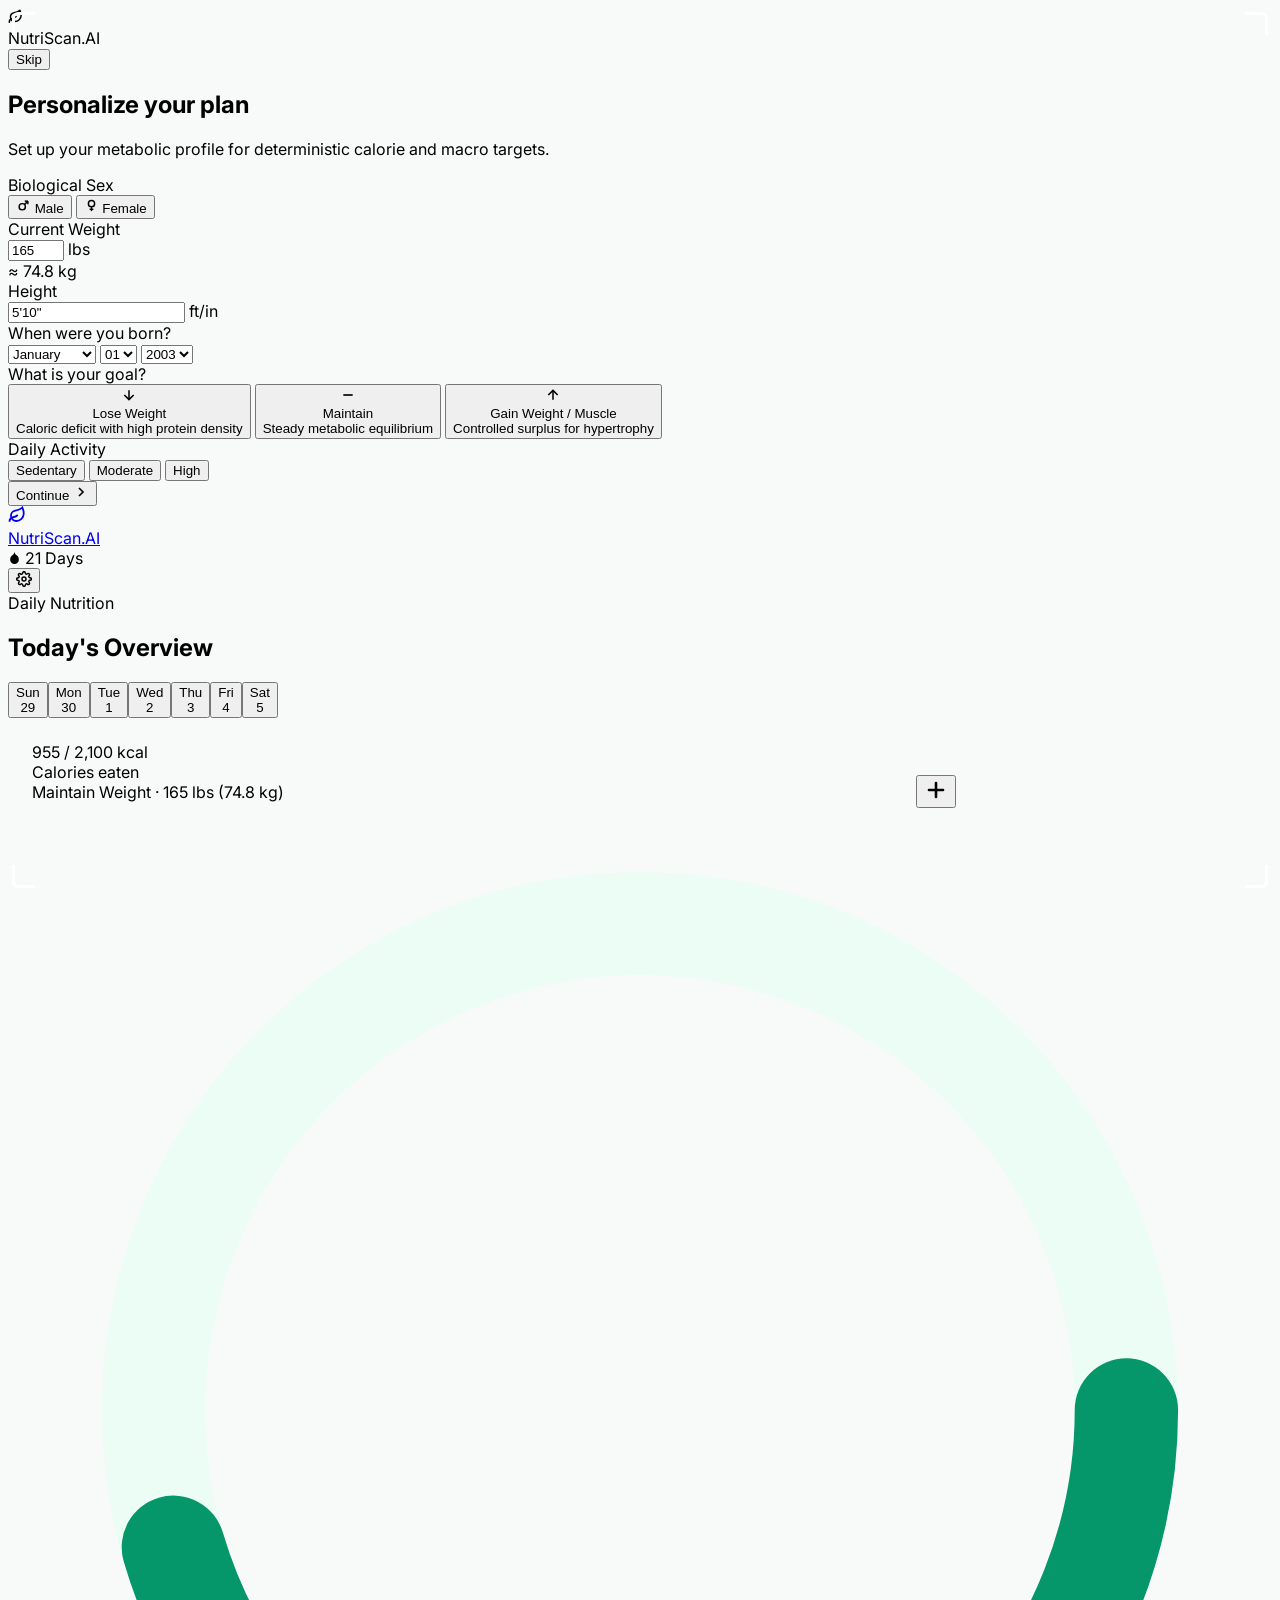
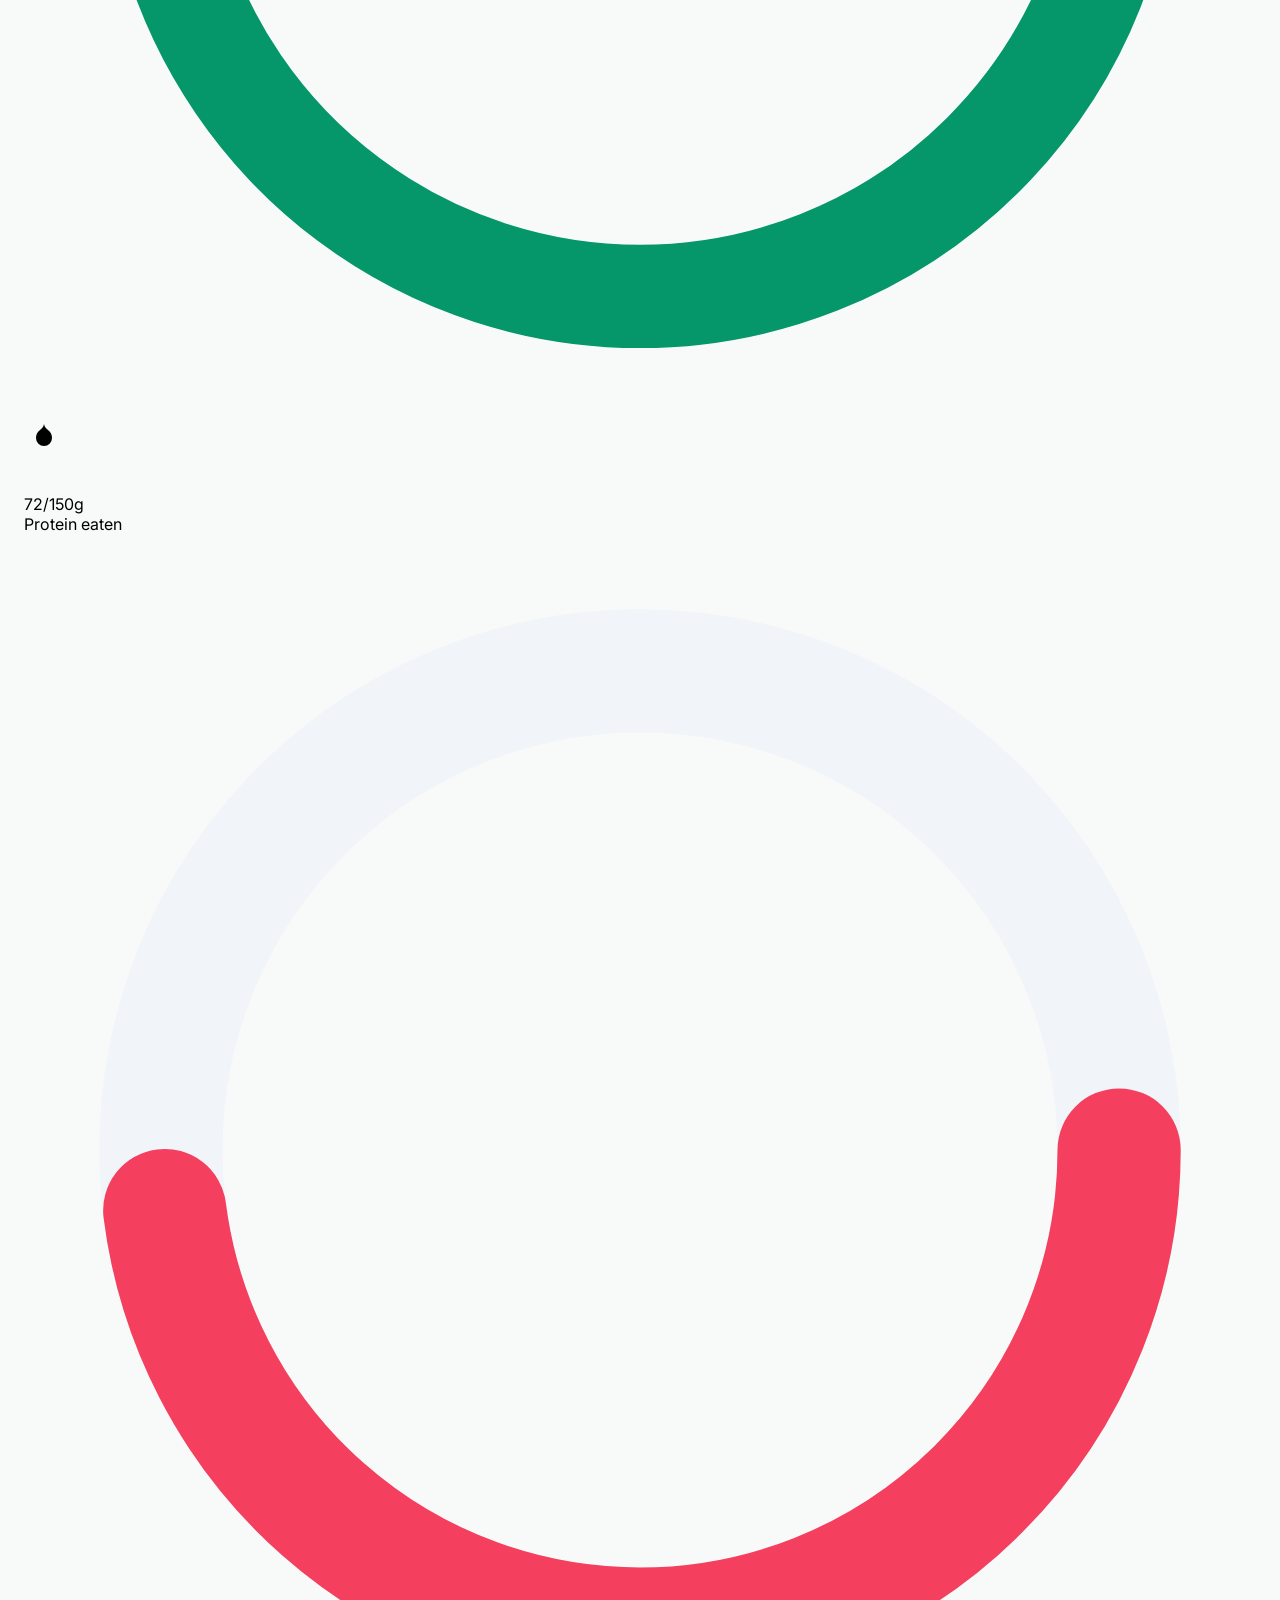
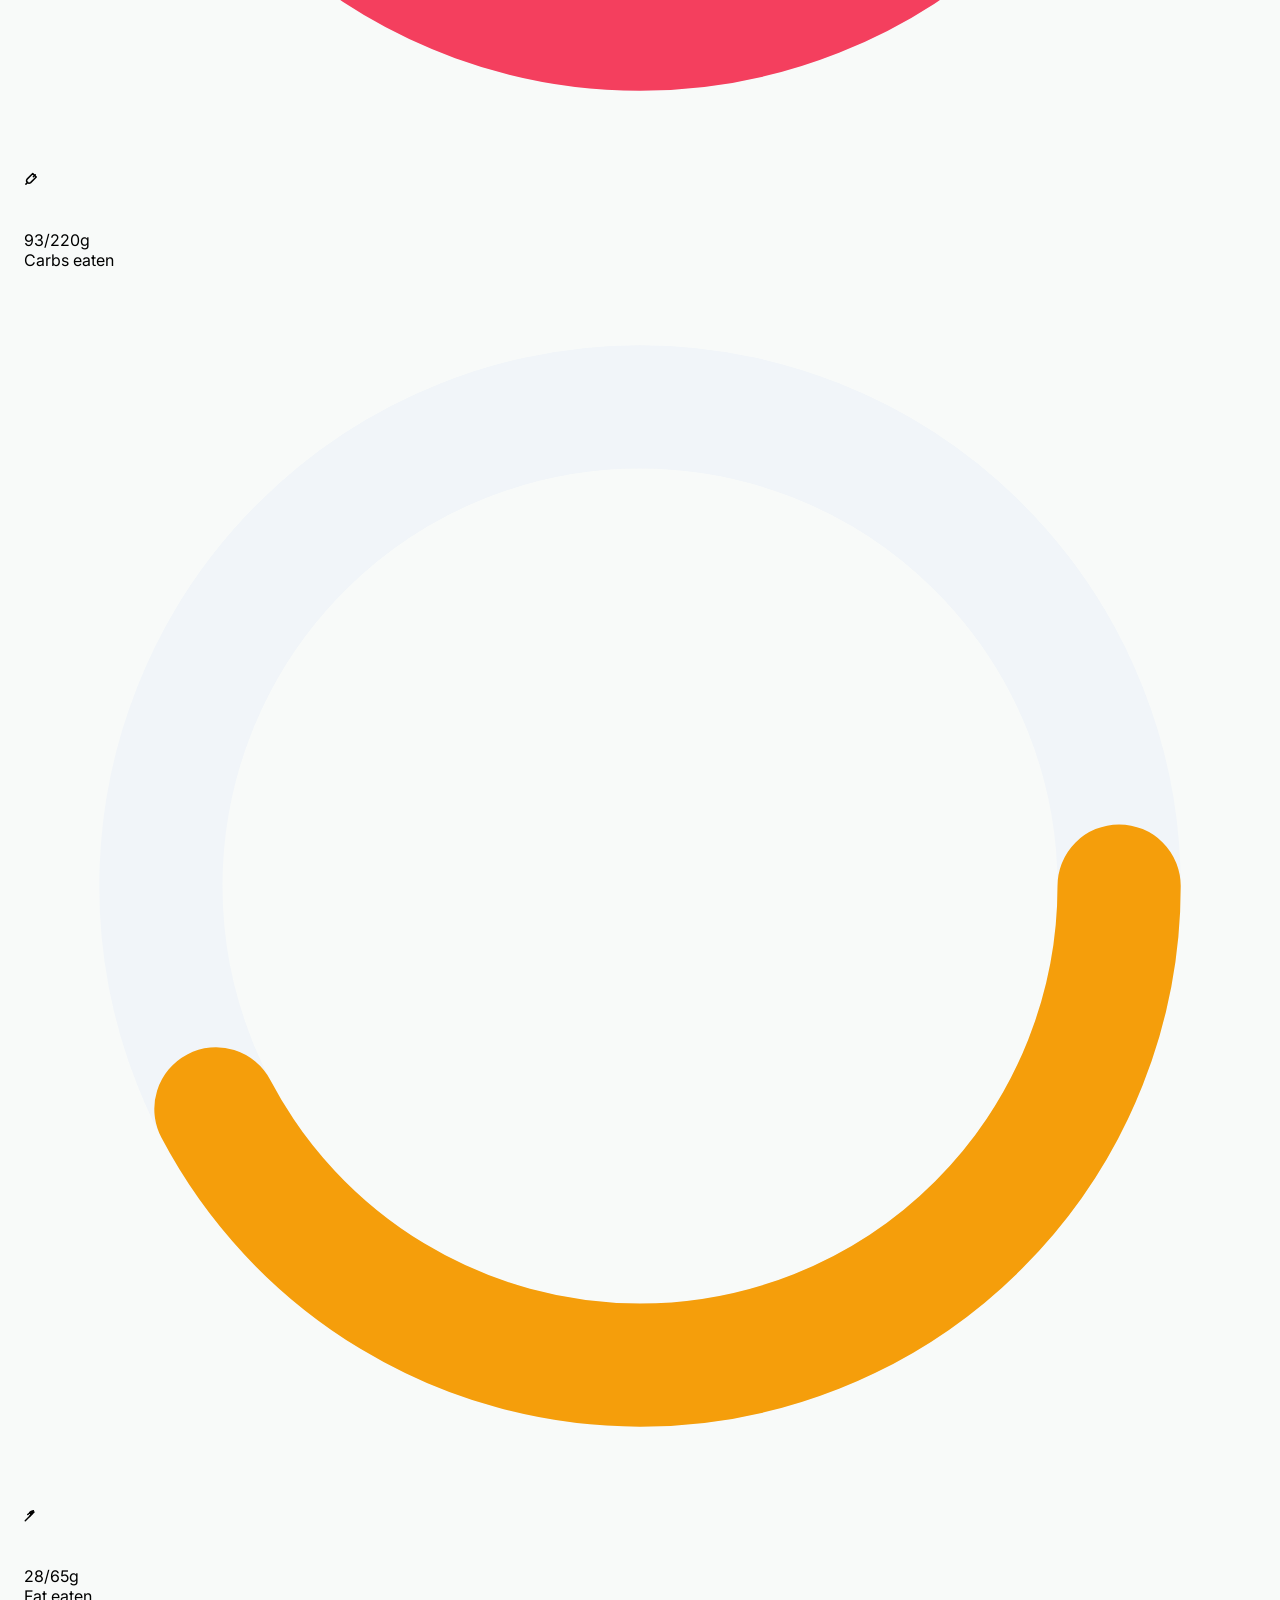
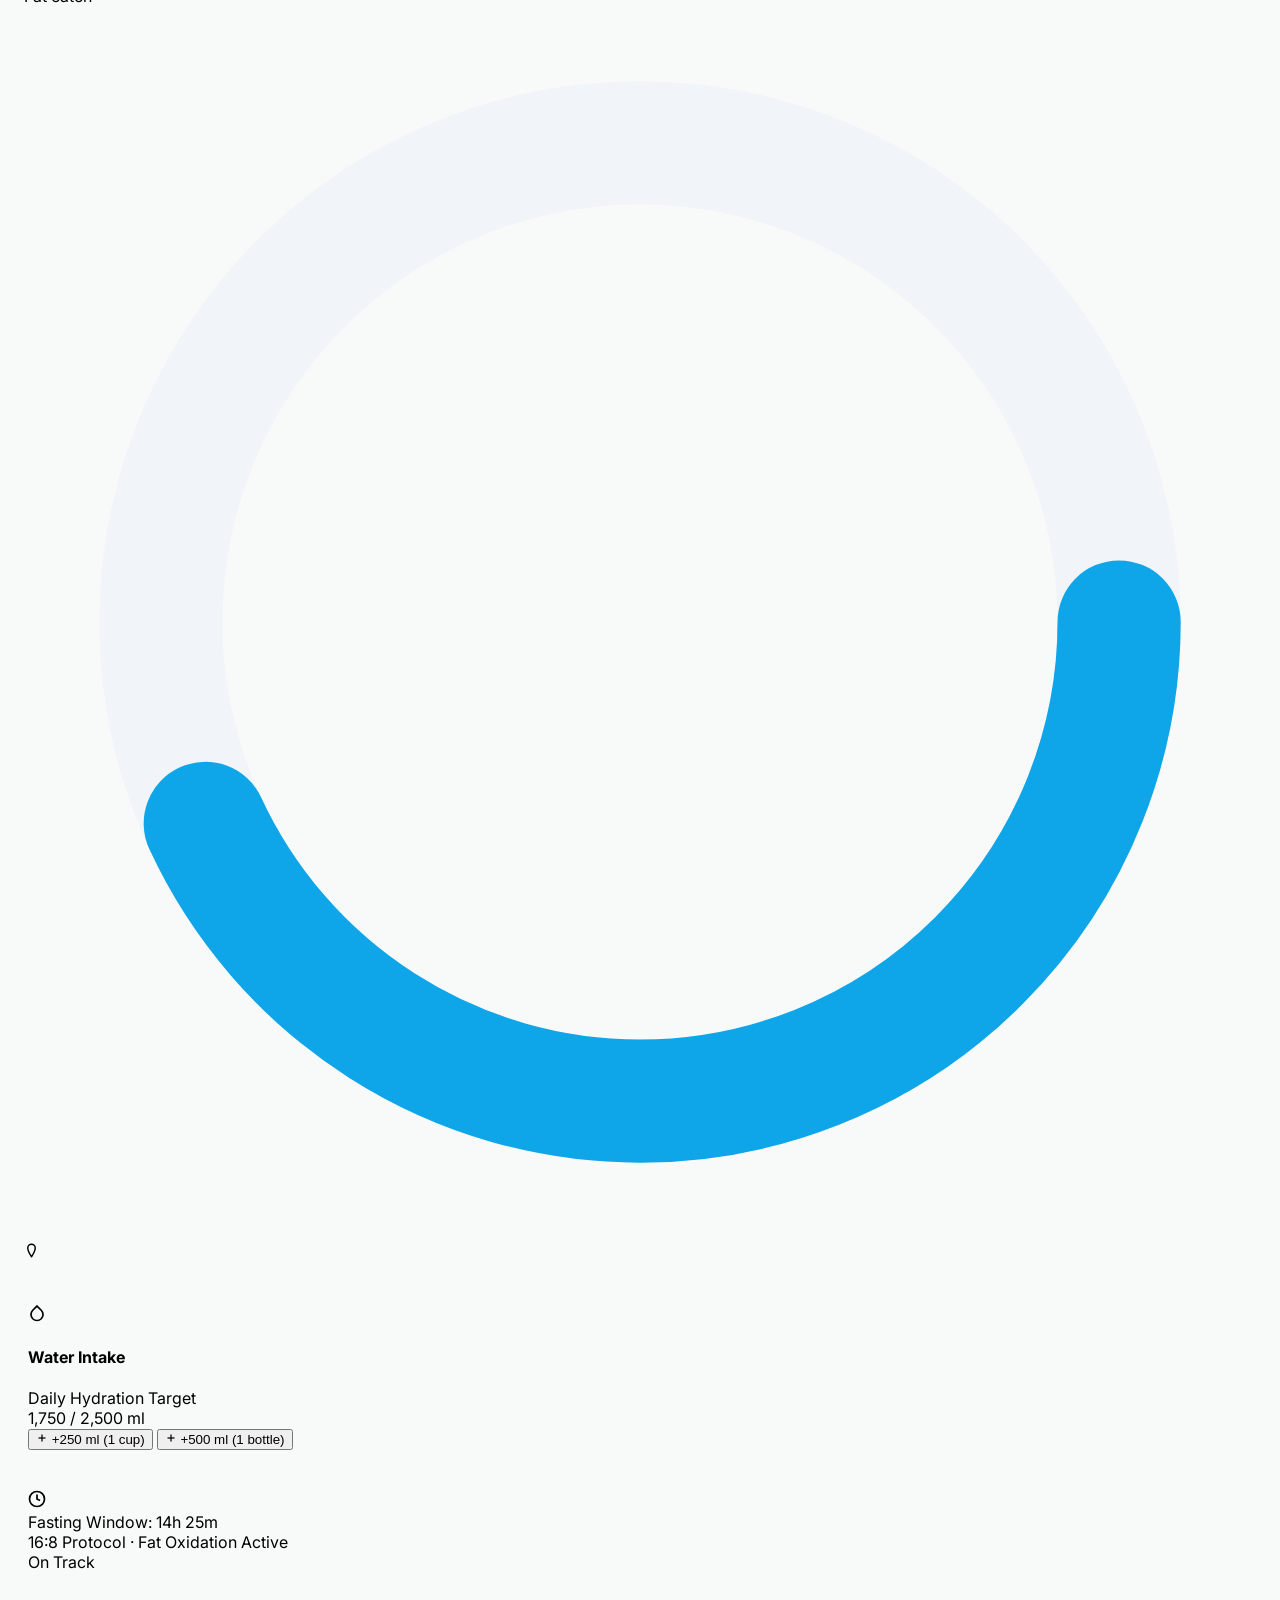
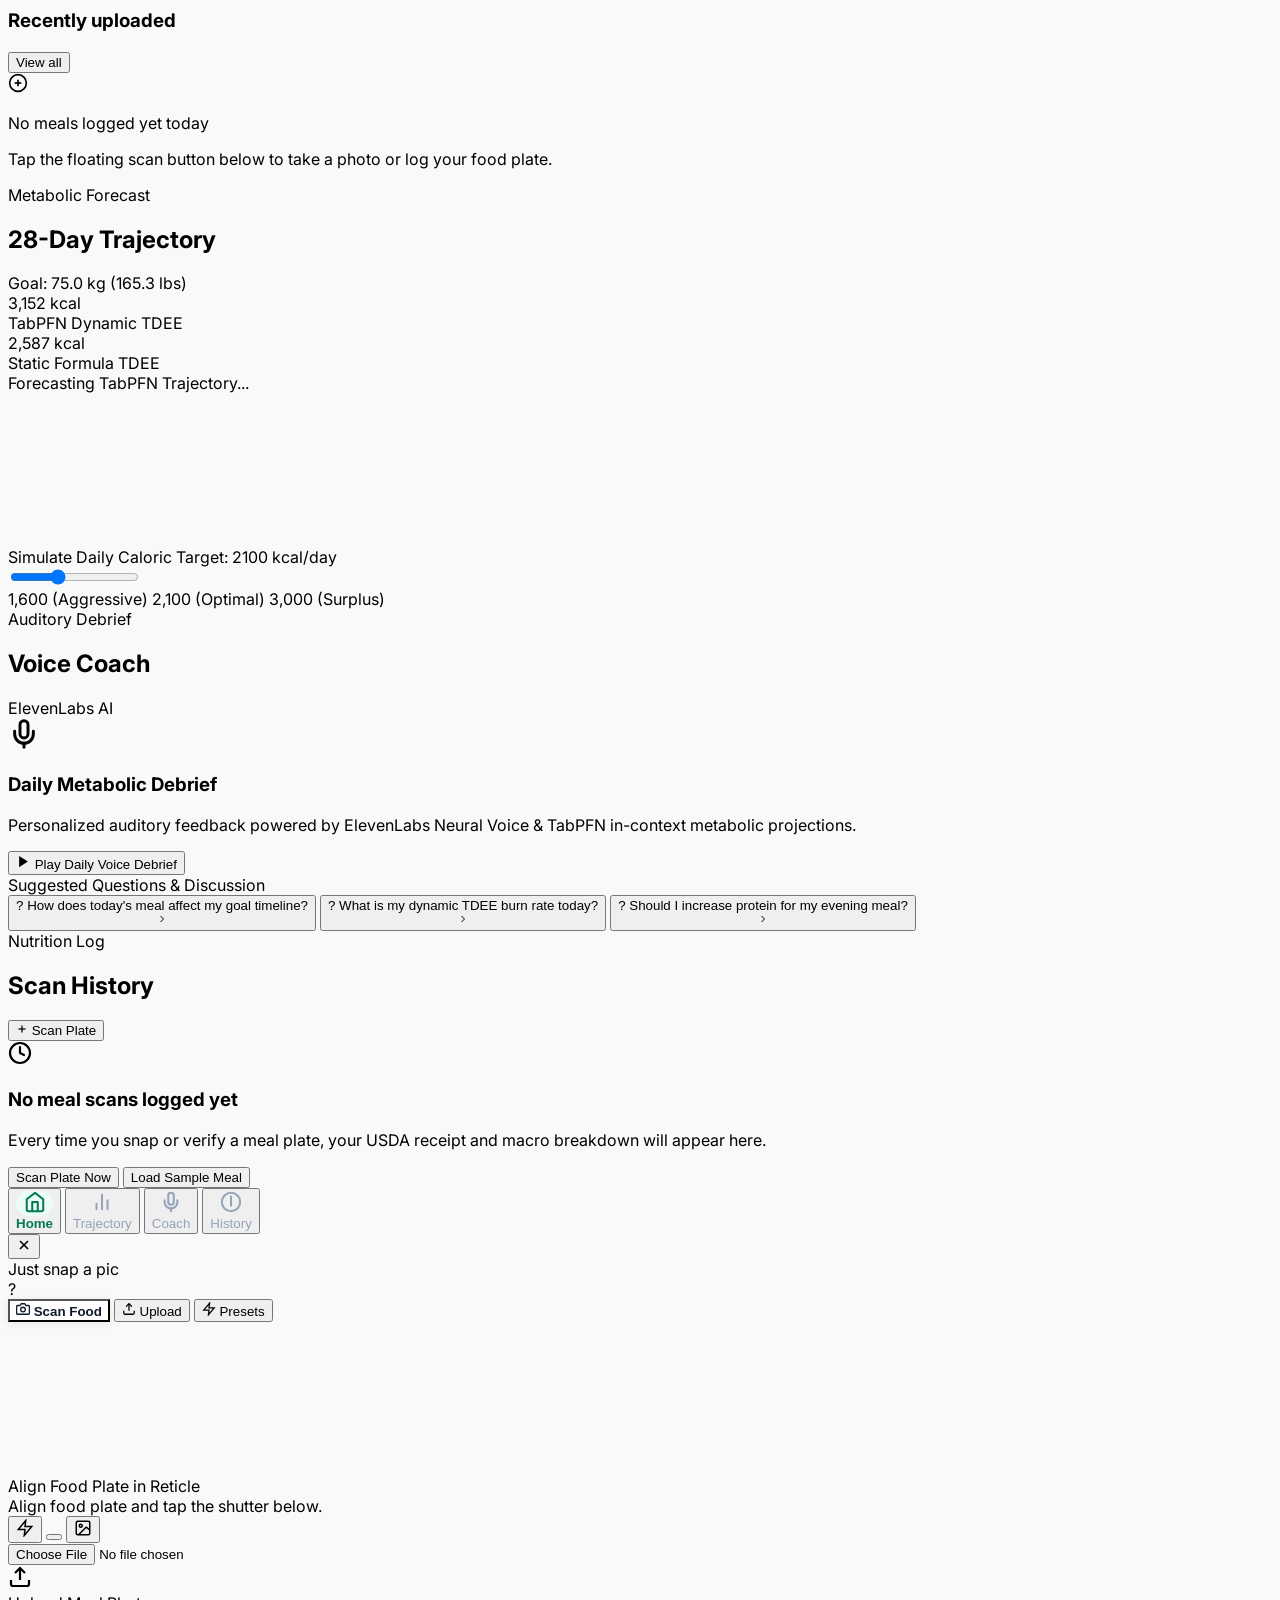
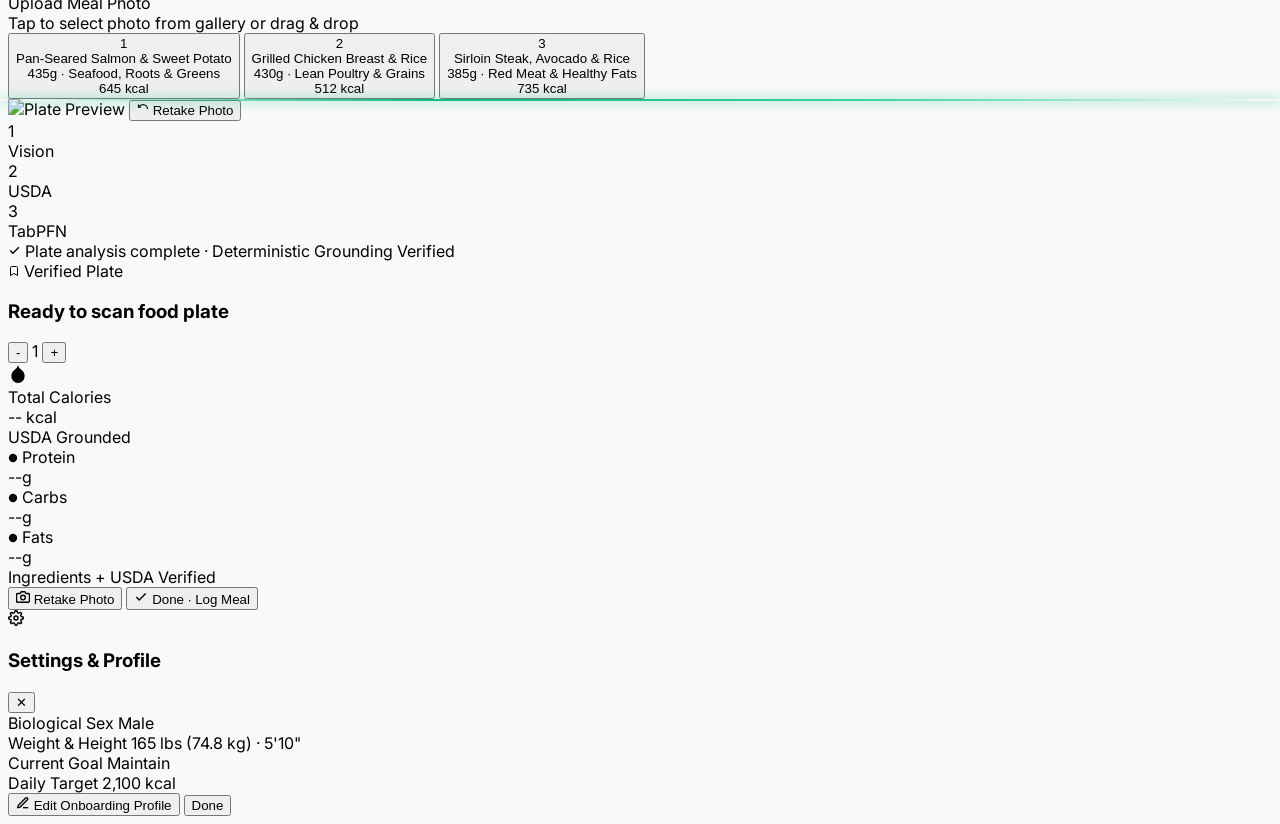
==== commit 194e5f75: "fix: resolve trajectory chart rendering, script parse error, and local Chart.js loading" ====
--- a/app/static/scan.html
+++ b/app/static/scan.html
@@ -40,7 +40,8 @@
   </script>
 
   <!-- Chart.js for Interactive Trajectory Graph -->
-  <script src="https://cdn.jsdelivr.net/npm/chart.js@4.4.4/dist/chart.umd.min.js"></script>
+  <script src="/static/js/chart.umd.min.js"></script>
+  <script>if (typeof Chart === 'undefined') { document.write('<script src="https://cdn.jsdelivr.net/npm/chart.js@4.4.4/dist/chart.umd.min.js"><\/script>'); }</script>
 
   <!-- Base Custom Tokens -->
   <link rel="stylesheet" href="/static/css/style.css">
@@ -160,8 +161,9 @@
     /* Floating Scan Button (FAB) Pinned Viewport Position */
     #home-fab-container {
       position: fixed !important;
-      z-index: 45 !important;
+      z-index: 55 !important;
       transform: none !important;
+      pointer-events: auto !important;
     }
 
     /* Bulletproof generous padding for home dashboard cards */
@@ -670,8 +672,12 @@
           </div>
 
           <!-- Interactive Chart Box (Bar Chart) -->
-          <div class="relative w-full h-64 sm:h-72 bg-slate-50 rounded-xl p-3 border border-slate-100">
-            <canvas id="trajectoryChart"></canvas>
+          <div class="relative w-full h-64 sm:h-72 bg-slate-50 rounded-xl p-3 border border-slate-100 flex items-center justify-center overflow-hidden">
+            <div id="trajectory-chart-loader" class="absolute inset-0 flex flex-col items-center justify-center bg-slate-50/95 backdrop-blur-[2px] rounded-xl z-10 transition-opacity">
+              <div class="w-8 h-8 border-3 border-emerald-600 border-t-transparent rounded-full animate-spin mb-2"></div>
+              <span class="text-xs font-semibold text-slate-500">Forecasting TabPFN Trajectory...</span>
+            </div>
+            <canvas id="trajectoryChart" class="w-full h-full"></canvas>
           </div>
 
           <!-- Calorie Target Slider Panel -->
@@ -866,9 +872,9 @@
   </div>
 
   <!-- Floating Scan Button (FAB) Pinned to Viewport at Right Bottom Corner Above Bottom Nav -->
-  <div id="home-fab-container" class="fixed pointer-events-none" style="z-index: 45; bottom: calc(5.75rem + env(safe-area-inset-bottom, 0px)); right: max(1.25rem, calc((100vw - 42rem) / 2 + 1.25rem));">
-    <button type="button" id="home-floating-scan-btn" class="pointer-events-auto w-14 h-14 bg-gradient-to-r from-emerald-600 to-teal-600 hover:from-emerald-700 hover:to-teal-700 text-white rounded-full shadow-[0_10px_25px_-3px_rgba(5,150,105,0.45)] flex items-center justify-center cursor-pointer hover:scale-105 active:scale-95 transition-all border-2 border-white ring-4 ring-emerald-100 group" onclick="openScannerModal()" title="Scan Food Plate">
-      <svg width="24" height="24" viewBox="0 0 24 24" fill="none" stroke="currentColor" stroke-width="2.6" stroke-linecap="round" stroke-linejoin="round" class="transition-transform group-hover:rotate-90">
+  <div id="home-fab-container" style="position: fixed; z-index: 55; bottom: calc(5.75rem + env(safe-area-inset-bottom, 0px)); right: max(1.25rem, calc((100vw - 42rem) / 2 + 1.25rem));">
+    <button type="button" id="home-floating-scan-btn" class="w-14 h-14 bg-gradient-to-r from-emerald-600 to-teal-600 hover:from-emerald-700 hover:to-teal-700 text-white rounded-full shadow-[0_10px_25px_-3px_rgba(5,150,105,0.45)] flex items-center justify-center cursor-pointer hover:scale-105 active:scale-95 transition-all border-2 border-white ring-4 ring-emerald-100 group" onclick="openScannerModal()" title="Scan Food Plate" style="touch-action: manipulation; -webkit-tap-highlight-color: transparent;">
+      <svg width="24" height="24" viewBox="0 0 24 24" fill="none" stroke="currentColor" stroke-width="2.6" stroke-linecap="round" stroke-linejoin="round" class="transition-transform group-hover:rotate-90 pointer-events-none">
         <line x1="12" y1="5" x2="12" y2="19"/>
         <line x1="5" y1="12" x2="19" y2="12"/>
       </svg>
@@ -1242,8 +1248,21 @@
         if (typeof updateHomeScreen === 'function') updateHomeScreen();
         if (typeof buildCalendarStrip === 'function') buildCalendarStrip();
       }
-      if (tabName === 'trajectory' && window.weightChart) {
-        setTimeout(() => window.weightChart.resize(), 50);
+      if (tabName === 'trajectory') {
+        setTimeout(() => {
+          if (window.weightChart) {
+            window.weightChart.resize();
+            window.weightChart.update();
+          } else if (window.cachedTrajectoryData && typeof window.renderWeightChart === 'function') {
+            window.renderWeightChart(
+              window.cachedTrajectoryData.trajectory,
+              window.cachedTrajectoryData.currentWeight,
+              window.cachedTrajectoryData.targetWeight
+            );
+          } else if (typeof window.loadMetabolicForecast === 'function') {
+            window.loadMetabolicForecast(2100);
+          }
+        }, 60);
       }
       if (tabName === 'history') {
         renderHistoryView();
@@ -1291,6 +1310,6 @@
   </script>
 
   <!-- Core Scanner & Home Logic -->
-  <script src="/static/js/scanner.js?v=2.5.0"></script>
+  <script src="/static/js/scanner.js?v=2.5.1"></script>
 </body>
 </html>
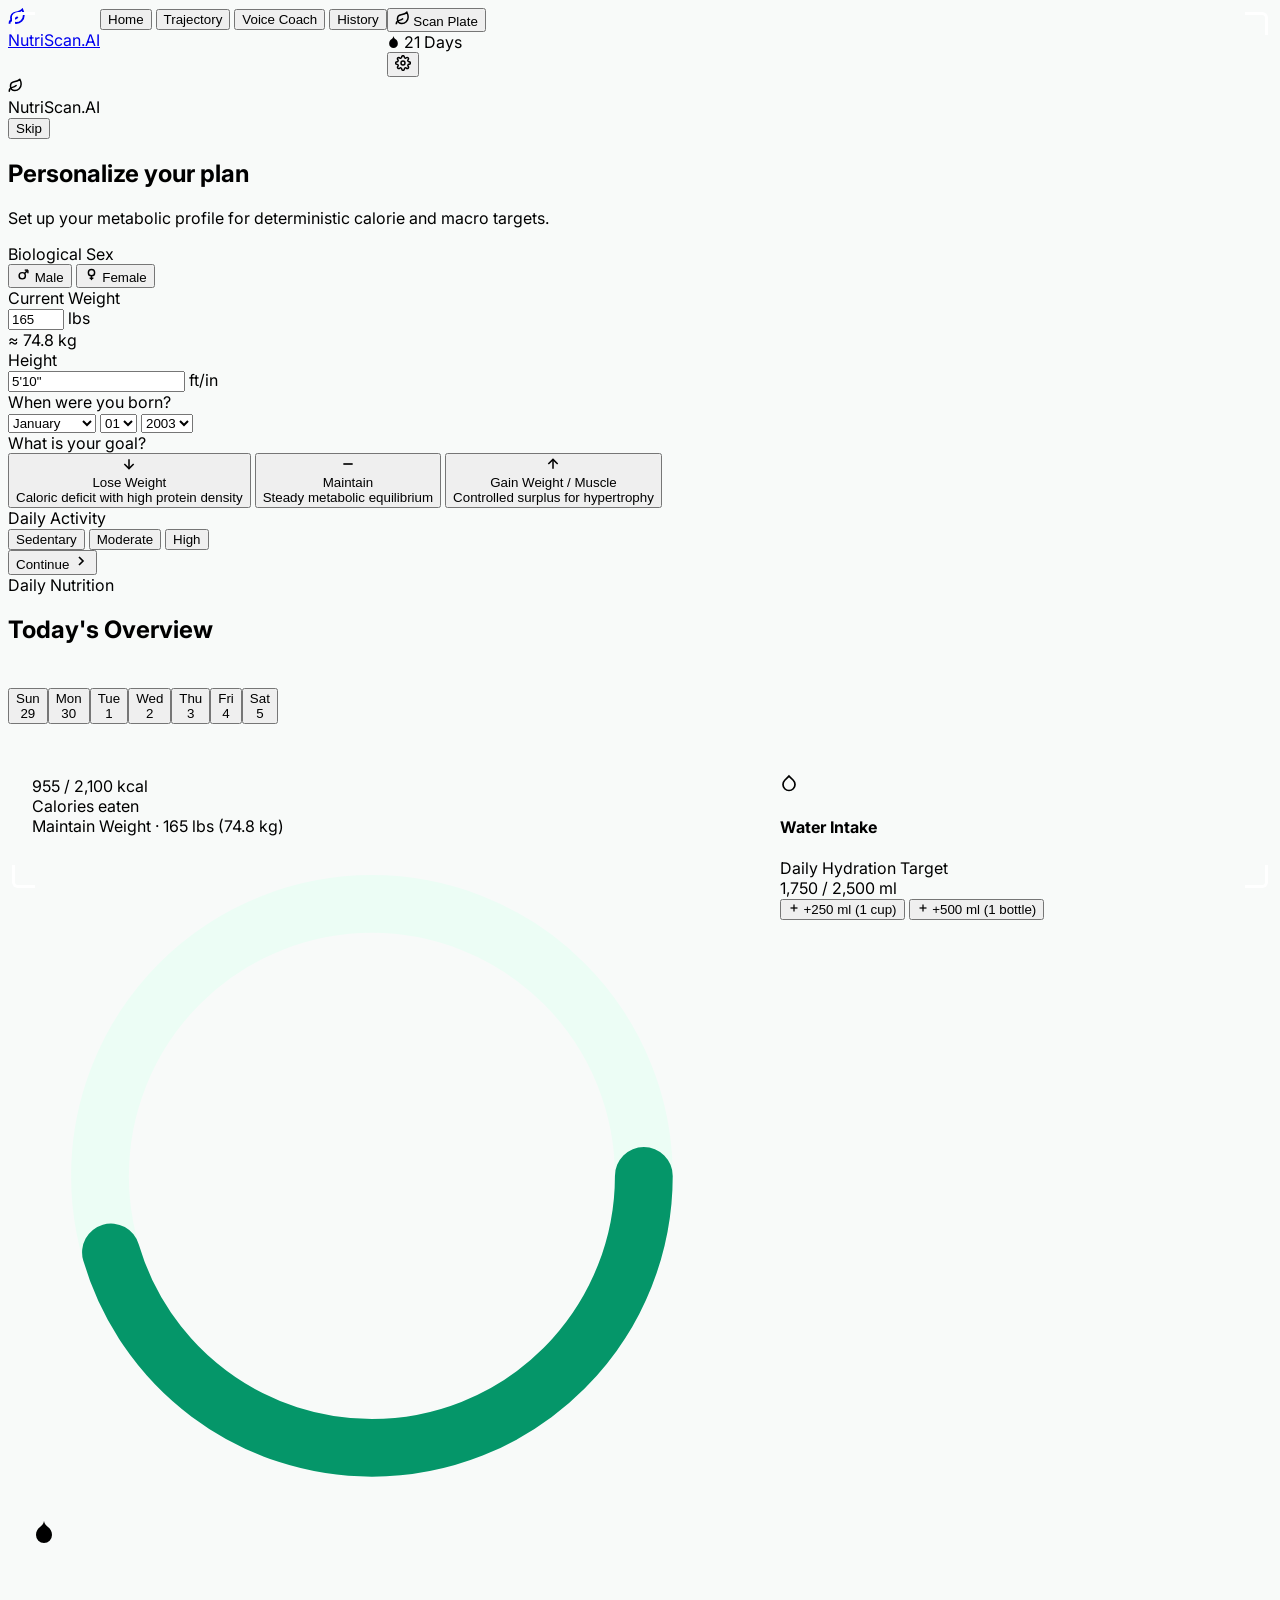
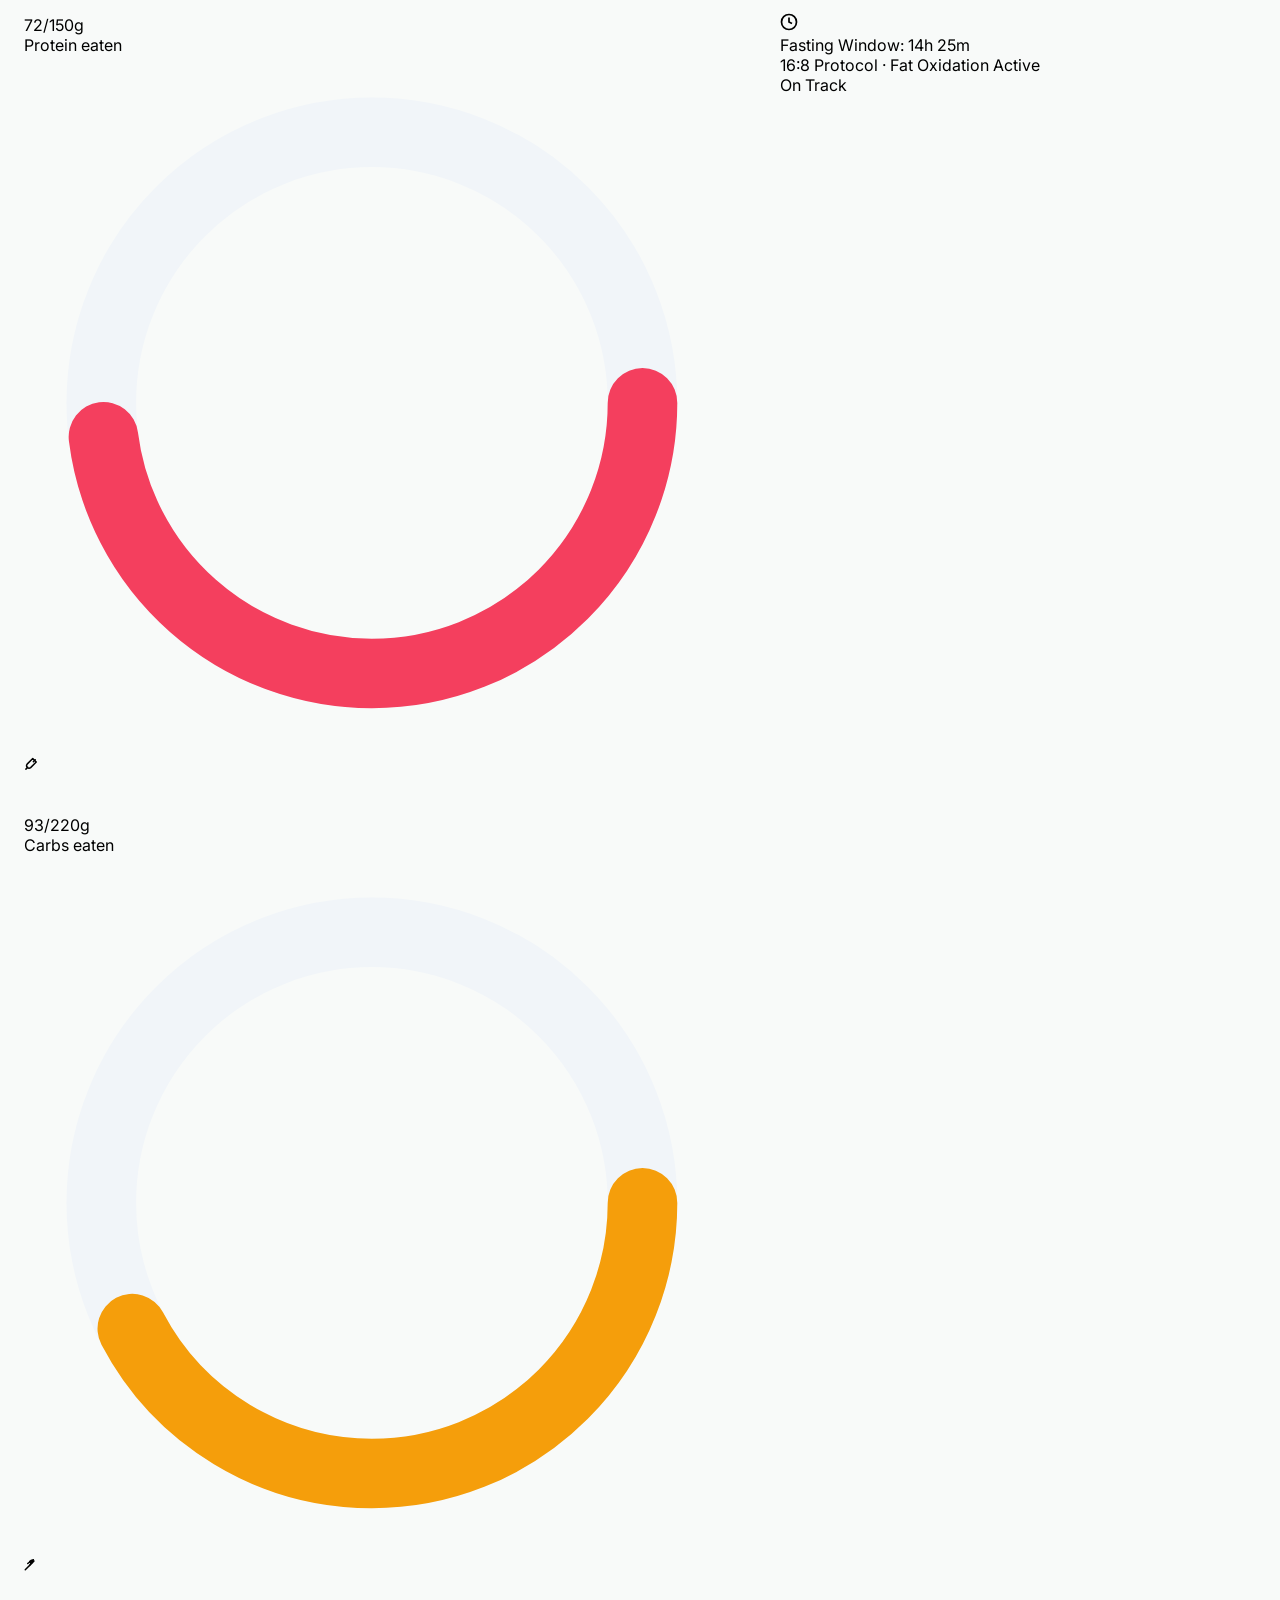
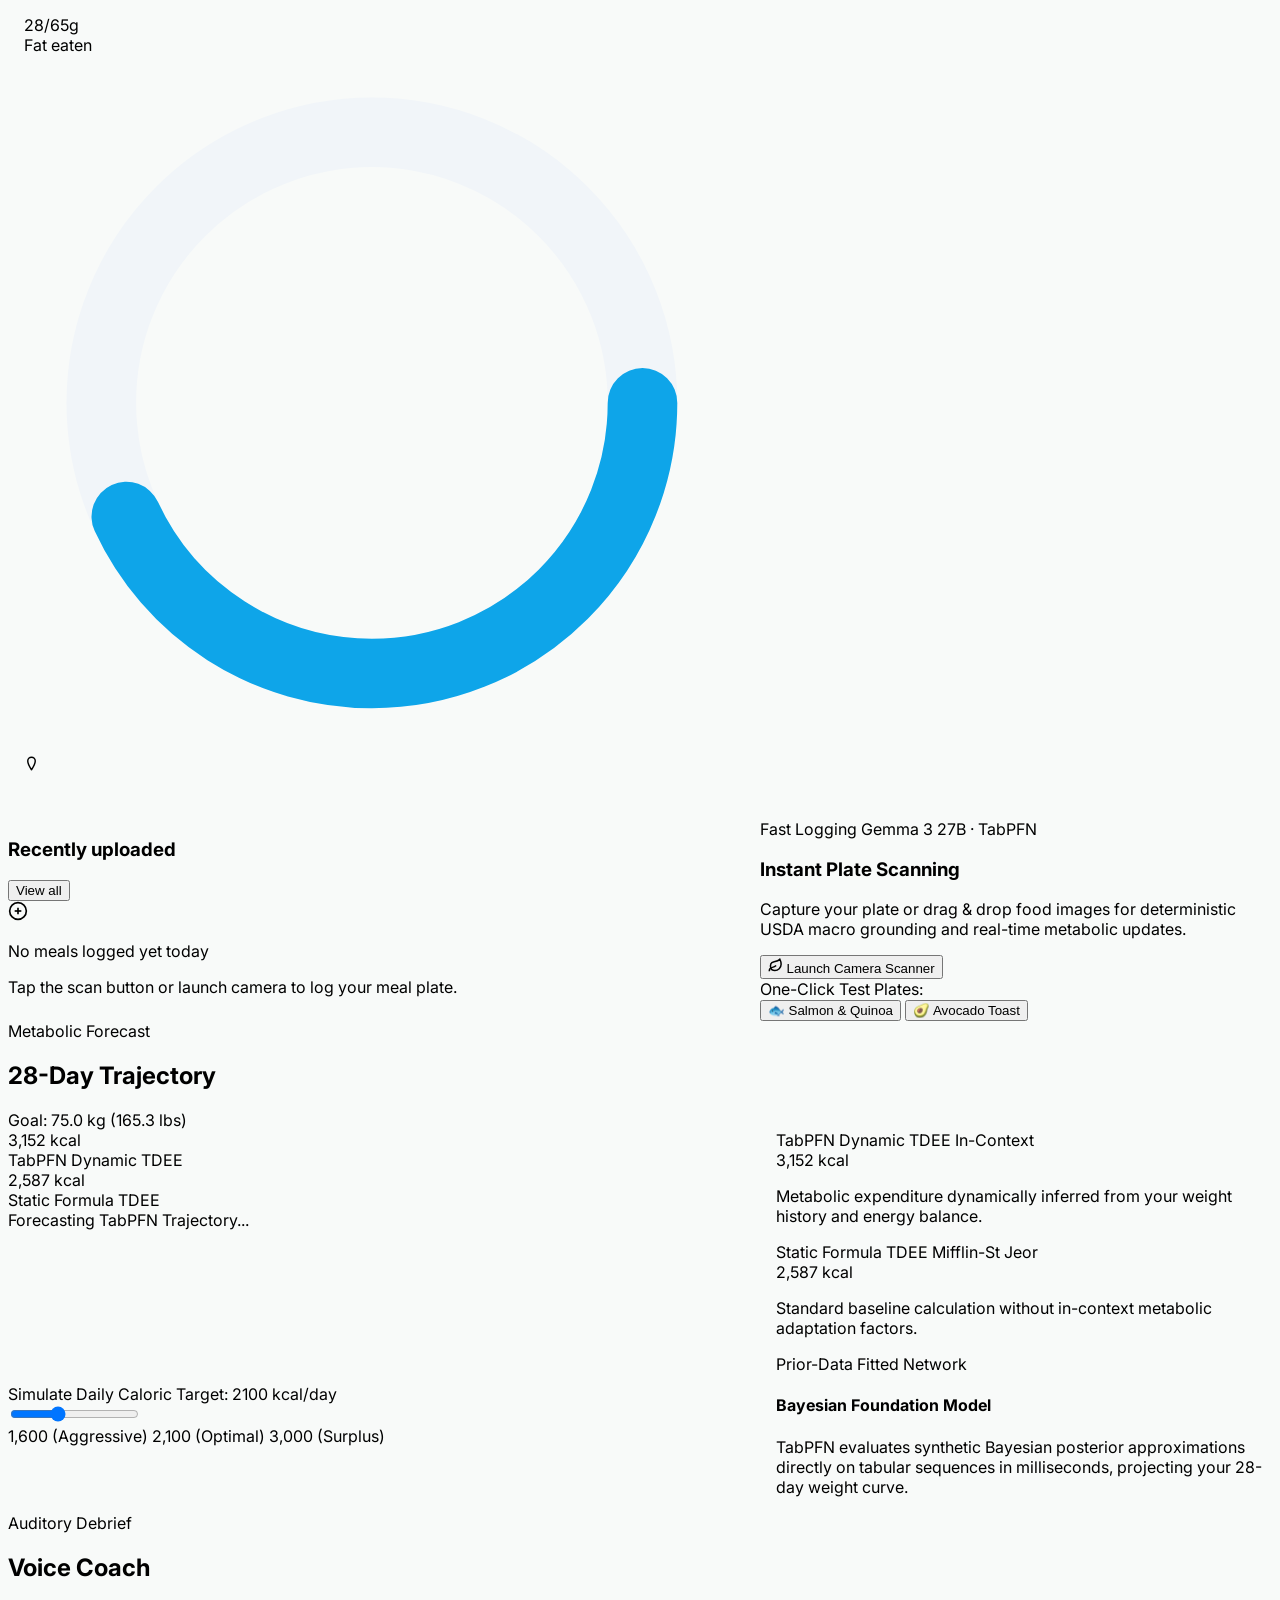
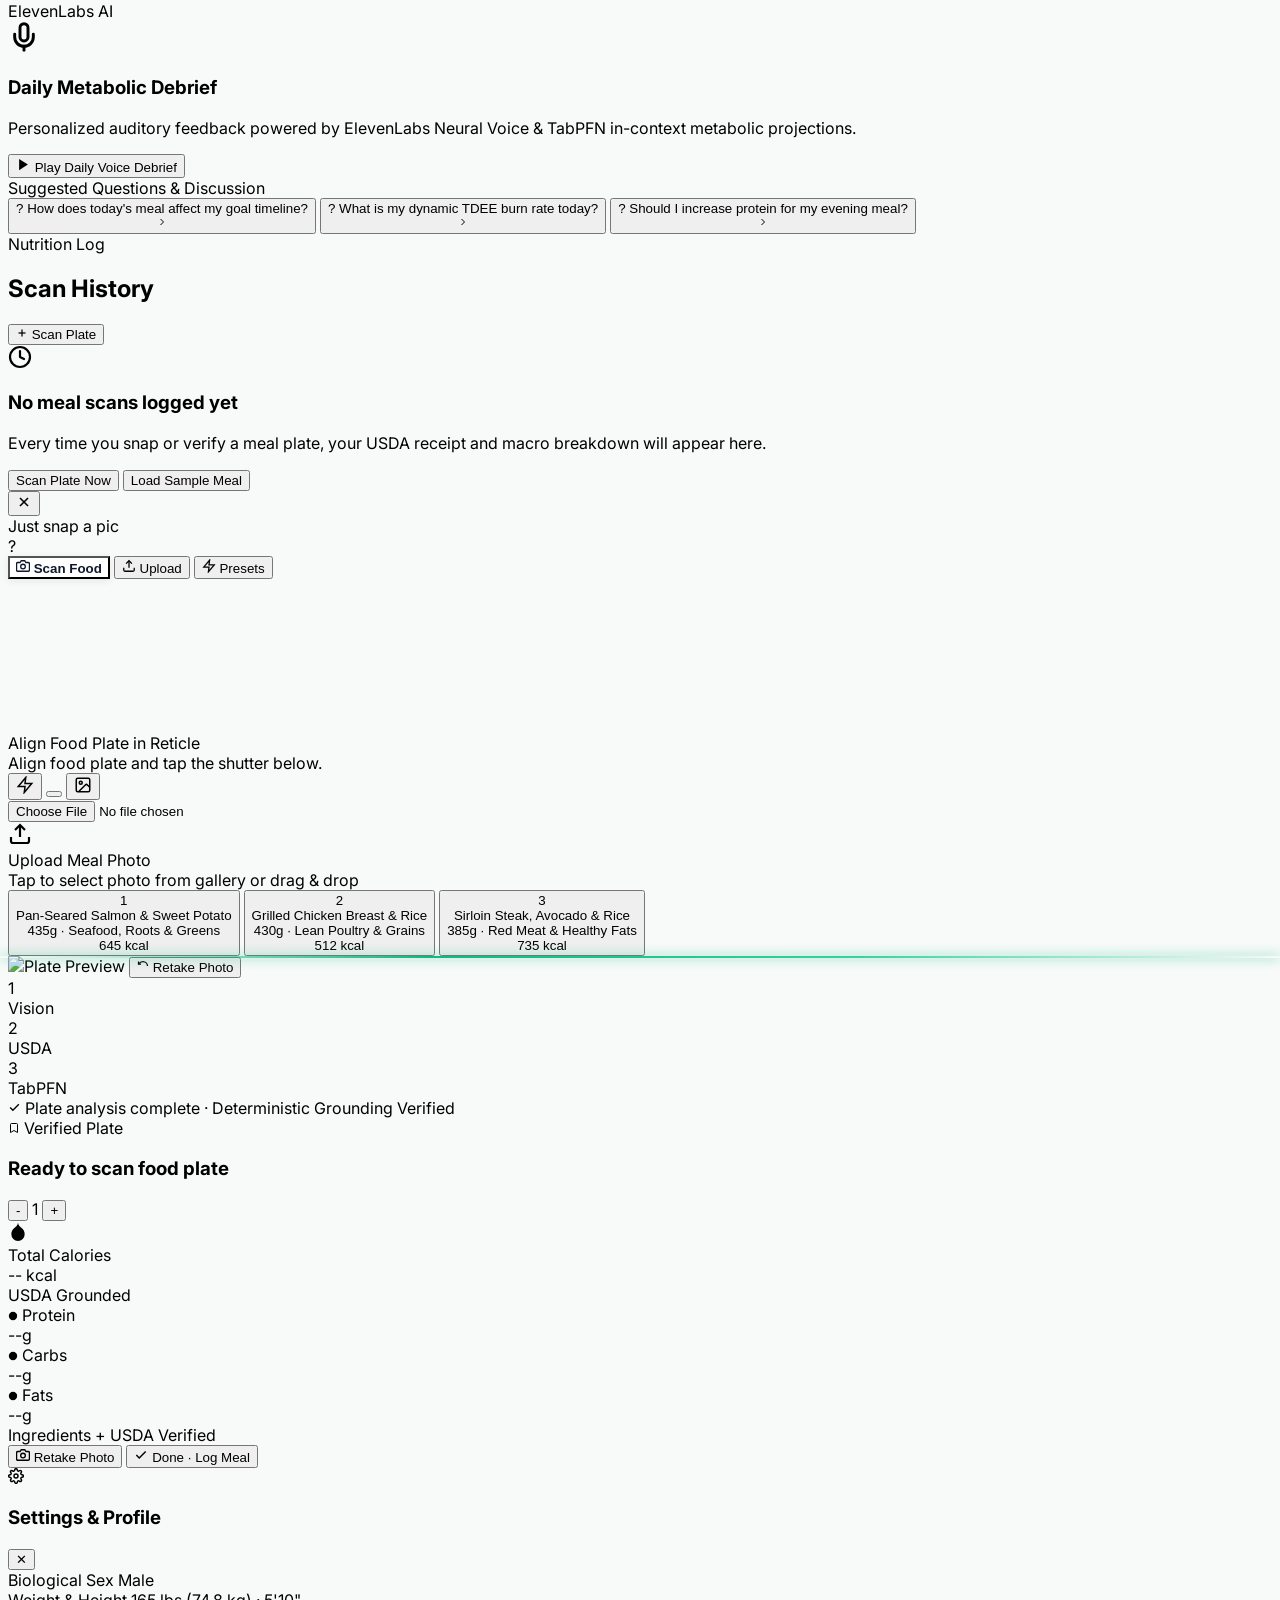
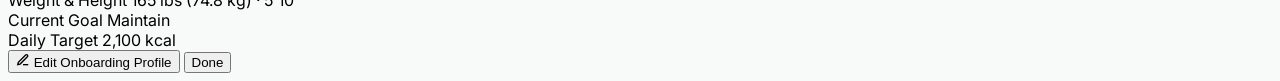
==== commit 1adec627: "feat: widescreen desktop dashboard with desktop nav tabs and 2-column layout (preserving mobile layo" ====
--- a/app/static/scan.html
+++ b/app/static/scan.html
@@ -179,12 +179,119 @@
     .dashboard-fasting-card {
       padding: 1.125rem 1.25rem !important; /* 18px top/bottom, 20px left/right */
     }
+
+    /* Mobile-only & Desktop-only layout controls (DO NOT distort mobile) */
+    @media (max-width: 1023px) {
+      .mobile-hide-header {
+        display: none !important;
+      }
+    }
+
+    @media (min-width: 1024px) {
+      #app-top-header {
+        display: flex !important;
+      }
+      #app-bottom-nav {
+        display: none !important;
+      }
+      #home-fab-container {
+        display: none !important;
+      }
+
+      /* Desktop Dashboard 2-Column Grid Layout */
+      .desktop-dashboard-container {
+        display: grid !important;
+        grid-template-columns: minmax(0, 1.35fr) minmax(360px, 0.95fr) !important;
+        gap: 1.5rem !important;
+        align-items: start !important;
+      }
+      .desktop-area-title {
+        grid-column: 1 / -1 !important;
+      }
+      .desktop-area-calendar {
+        grid-column: 1 / -1 !important;
+        margin-bottom: 0.25rem !important;
+      }
+      .desktop-area-hero {
+        grid-column: 1 !important;
+      }
+      .desktop-area-macros {
+        grid-column: 1 !important;
+      }
+      .desktop-area-meals {
+        grid-column: 1 !important;
+      }
+      .desktop-area-water {
+        grid-column: 2 !important;
+        grid-row: 3 !important;
+      }
+      .desktop-area-fasting {
+        grid-column: 2 !important;
+        grid-row: 4 !important;
+      }
+      .desktop-area-sidebar-extra {
+        grid-column: 2 !important;
+        grid-row: 5 !important;
+        display: block !important;
+      }
+
+      /* Desktop Trajectory Studio Layout */
+      .desktop-trajectory-container {
+        display: grid !important;
+        grid-template-columns: minmax(0, 1.35fr) minmax(340px, 0.9fr) !important;
+        gap: 1.5rem !important;
+        align-items: start !important;
+      }
+    }
   </style>
 </head>
-<body class="min-h-screen text-slate-800 antialiased pb-28 md:pb-12 bg-slate-50/50">
-
-  <!-- Mobile-First App Wrapper -->
-  <div class="max-w-2xl mx-auto min-h-screen bg-white md:my-6 md:rounded-[36px] md:shadow-2xl md:border md:border-slate-200/80 overflow-hidden flex flex-col relative">
+<body class="min-h-screen text-slate-800 antialiased pb-28 lg:pb-8 bg-slate-50/60">
+
+  <!-- Responsive App Wrapper: Native Mobile Screen (<1024px), Expansive Dashboard on Desktop (>=1024px) -->
+  <div class="w-full max-w-2xl lg:max-w-7xl mx-auto min-h-screen bg-white lg:my-6 lg:rounded-[32px] lg:shadow-xl lg:border lg:border-slate-200/80 overflow-hidden flex flex-col relative transition-all">
+
+    <!-- Universal Responsive Top Header -->
+    <header id="app-top-header" class="pt-4 lg:pt-5 px-5 lg:px-8 pb-3.5 flex items-center justify-between bg-white border-b border-slate-100 sticky top-0 z-30 transition-all">
+      <a href="/" class="flex items-center gap-2.5 no-underline shrink-0" title="Back to NutriScan.AI Home">
+        <div class="w-8 h-8 rounded-xl bg-gradient-to-tr from-emerald-600 to-teal-500 text-white flex items-center justify-center shadow-xs">
+          <svg width="18" height="18" viewBox="0 0 24 24" fill="none" stroke="currentColor" stroke-width="2.4">
+            <path d="M11 20A7 7 0 0 1 9.8 6.1C15.5 5 17 4.48 19 2c1 2 2 4.18 2 8 0 5.5-4.78 10-10 10Z"/>
+            <path d="M2 21c0-3 1.85-5.36 5.08-6C9.5 14.52 12 13 13 12"/>
+          </svg>
+        </div>
+        <span class="text-lg font-black text-slate-900 tracking-tight">NutriScan<span class="text-emerald-600 font-bold">.AI</span></span>
+      </a>
+
+      <!-- Desktop Navigation Tabs (Visible only on lg:flex, hidden on mobile) -->
+      <nav class="hidden lg:flex items-center gap-1.5 bg-slate-100/90 p-1.5 rounded-full border border-slate-200/80" id="desktop-top-nav">
+        <button type="button" onclick="switchMainTab('home')" class="desktop-nav-btn px-4 py-1.5 rounded-full text-xs font-bold transition-all text-emerald-800 bg-white shadow-xs" data-dnav="home">Home</button>
+        <button type="button" onclick="switchMainTab('trajectory')" class="desktop-nav-btn px-4 py-1.5 rounded-full text-xs font-semibold text-slate-500 hover:text-slate-800 transition-all" data-dnav="trajectory">Trajectory</button>
+        <button type="button" onclick="switchMainTab('coach')" class="desktop-nav-btn px-4 py-1.5 rounded-full text-xs font-semibold text-slate-500 hover:text-slate-800 transition-all" data-dnav="coach">Voice Coach</button>
+        <button type="button" onclick="switchMainTab('history')" class="desktop-nav-btn px-4 py-1.5 rounded-full text-xs font-semibold text-slate-500 hover:text-slate-800 transition-all" data-dnav="history">History</button>
+      </nav>
+
+      <div class="flex items-center gap-2.5 shrink-0">
+        <!-- Desktop "Scan Plate" Action Button (Visible only on lg:inline-flex, hidden on mobile) -->
+        <button type="button" onclick="openScannerModal()" class="hidden lg:inline-flex items-center gap-2 px-4 py-2 rounded-full bg-gradient-to-r from-emerald-600 to-teal-600 hover:from-emerald-700 hover:to-teal-700 text-white font-bold text-xs shadow-md shadow-emerald-700/20 transition-all active:scale-95" title="Scan or Upload Meal Plate">
+          <svg width="15" height="15" viewBox="0 0 24 24" fill="none" stroke="currentColor" stroke-width="2.4"><path d="M11 20A7 7 0 0 1 9.8 6.1C15.5 5 17 4.48 19 2c1 2 2 4.18 2 8 0 5.5-4.78 10-10 10Z"/><path d="M2 21c0-3 1.85-5.36 5.08-6C9.5 14.52 12 13 13 12"/></svg>
+          <span>Scan Plate</span>
+        </button>
+
+        <!-- Streak Flame Badge -->
+        <div class="flex items-center gap-1.5 px-3 py-1 rounded-full bg-emerald-50 border border-emerald-200 text-emerald-800 text-xs font-black shadow-2xs">
+          <svg width="13" height="13" viewBox="0 0 24 24" fill="currentColor" class="text-emerald-600"><path d="M12 2c.5 3 2 4.5 4 6 2.5 1.9 4 4.5 4 8a8 8 0 1 1-16 0c0-3.5 1.5-6.1 4-8 2-1.5 3.5-3 4-6Z"/></svg>
+          <span>21 Days</span>
+        </div>
+
+        <!-- Settings Gear Button in Header -->
+        <button type="button" class="w-8 h-8 rounded-full bg-emerald-50 hover:bg-emerald-100 border border-emerald-200/80 text-emerald-800 flex items-center justify-center transition-colors" onclick="openSettingsModal()" title="Settings & Profile">
+          <svg width="16" height="16" viewBox="0 0 24 24" fill="none" stroke="currentColor" stroke-width="2.2" stroke-linecap="round" stroke-linejoin="round">
+            <circle cx="12" cy="12" r="3"/>
+            <path d="M19.4 15a1.65 1.65 0 0 0 .33 1.82l.06.06a2 2 0 0 1 0 2.83 2 2 0 0 1-2.83 0l-.06-.06a1.65 1.65 0 0 0-1.82-.33 1.65 1.65 0 0 0-1 1.51V21a2 2 0 0 1-2 2 2 2 0 0 1-2-2v-.09A1.65 1.65 0 0 0 9 19.4a1.65 1.65 0 0 0-1.82.33l-.06.06a2 2 0 0 1-2.83 0 2 2 0 0 1 0-2.83l.06-.06a1.65 1.65 0 0 0 .33-1.82 1.65 1.65 0 0 0-1.51-1H3a2 2 0 0 1-2-2 2 2 0 0 1 2-2h.09A1.65 1.65 0 0 0 4.6 9a1.65 1.65 0 0 0-.33-1.82l-.06-.06a2 2 0 0 1 0-2.83 2 2 0 0 1 2.83 0l.06.06a1.65 1.65 0 0 0 1.82.33H9a1.65 1.65 0 0 0 1-1.51V3a2 2 0 0 1 2-2 2 2 0 0 1 2 2v.09a1.65 1.65 0 0 0 1 1.51 1.65 1.65 0 0 0 1.82-.33l.06-.06a2 2 0 0 1 2.83 0 2 2 0 0 1 0 2.83l-.06.06a1.65 1.65 0 0 0-.33 1.82V9a1.65 1.65 0 0 0 1.51 1H21a2 2 0 0 1 2 2 2 2 0 0 1-2 2h-.09a1.65 1.65 0 0 0-1.51 1Z"/>
+          </svg>
+        </button>
+      </div>
+    </header>
 
     <!-- Dynamic Multi-Tab Content Container -->
     <main class="flex-1 flex flex-col">
@@ -373,40 +480,10 @@
       <!-- ========================================== -->
       <section id="view-home" class="app-view-section block animate-fadeIn relative pb-8">
         
-        <!-- Home Header with Logo, Streak, and Settings Button (NOT in nav bar) -->
-        <!-- Home Header with Logo, Streak, and Settings Button (NOT in nav bar) -->
-        <header class="pt-6 px-5 pb-3 flex items-center justify-between bg-white border-b border-slate-100 sticky top-0 z-30">
-          <a href="/" class="flex items-center gap-2.5 no-underline" title="Back to NutriScan.AI Home">
-            <div class="w-8 h-8 rounded-xl bg-gradient-to-tr from-emerald-600 to-teal-500 text-white flex items-center justify-center shadow-xs">
-              <svg width="18" height="18" viewBox="0 0 24 24" fill="none" stroke="currentColor" stroke-width="2.4">
-                <path d="M11 20A7 7 0 0 1 9.8 6.1C15.5 5 17 4.48 19 2c1 2 2 4.18 2 8 0 5.5-4.78 10-10 10Z"/>
-                <path d="M2 21c0-3 1.85-5.36 5.08-6C9.5 14.52 12 13 13 12"/>
-              </svg>
-            </div>
-            <span class="text-lg font-black text-slate-900 tracking-tight">NutriScan<span class="text-emerald-600 font-bold">.AI</span></span>
-          </a>
-
-          <div class="flex items-center gap-2">
-            <!-- Streak Flame Badge (Matching Trajectory / Coach emerald pill style) -->
-            <div class="flex items-center gap-1.5 px-3 py-1 rounded-full bg-emerald-50 border border-emerald-200 text-emerald-800 text-xs font-black shadow-2xs">
-              <svg width="13" height="13" viewBox="0 0 24 24" fill="currentColor" class="text-emerald-600"><path d="M12 2c.5 3 2 4.5 4 6 2.5 1.9 4 4.5 4 8a8 8 0 1 1-16 0c0-3.5 1.5-6.1 4-8 2-1.5 3.5-3 4-6Z"/></svg>
-              <span>21 Days</span>
-            </div>
-
-            <!-- Settings Gear Button in Header (User specified: on home page, not nav bar) -->
-            <button type="button" class="w-8 h-8 rounded-full bg-emerald-50 hover:bg-emerald-100 border border-emerald-200/80 text-emerald-800 flex items-center justify-center transition-colors" onclick="openSettingsModal()" title="Settings & Profile">
-              <svg width="16" height="16" viewBox="0 0 24 24" fill="none" stroke="currentColor" stroke-width="2.2" stroke-linecap="round" stroke-linejoin="round">
-                <circle cx="12" cy="12" r="3"/>
-                <path d="M19.4 15a1.65 1.65 0 0 0 .33 1.82l.06.06a2 2 0 0 1 0 2.83 2 2 0 0 1-2.83 0l-.06-.06a1.65 1.65 0 0 0-1.82-.33 1.65 1.65 0 0 0-1 1.51V21a2 2 0 0 1-2 2 2 2 0 0 1-2-2v-.09A1.65 1.65 0 0 0 9 19.4a1.65 1.65 0 0 0-1.82.33l-.06.06a2 2 0 0 1-2.83 0 2 2 0 0 1 0-2.83l.06-.06a1.65 1.65 0 0 0 .33-1.82 1.65 1.65 0 0 0-1.51-1H3a2 2 0 0 1-2-2 2 2 0 0 1 2-2h.09A1.65 1.65 0 0 0 4.6 9a1.65 1.65 0 0 0-.33-1.82l-.06-.06a2 2 0 0 1 0-2.83 2 2 0 0 1 2.83 0l.06.06a1.65 1.65 0 0 0 1.82.33H9a1.65 1.65 0 0 0 1-1.51V3a2 2 0 0 1 2-2 2 2 0 0 1 2 2v.09a1.65 1.65 0 0 0 1 1.51 1.65 1.65 0 0 0 1.82-.33l.06-.06a2 2 0 0 1 2.83 0 2 2 0 0 1 0 2.83l-.06.06a1.65 1.65 0 0 0-.33 1.82V9a1.65 1.65 0 0 0 1.51 1H21a2 2 0 0 1 2 2 2 2 0 0 1-2 2h-.09a1.65 1.65 0 0 0-1.51 1Z"/>
-              </svg>
-            </button>
-          </div>
-        </header>
-
-        <div class="px-5 pt-4 space-y-4">
+        <div class="px-5 lg:px-8 pt-4 lg:pt-6 pb-8 space-y-4 lg:space-y-0 desktop-dashboard-container">
           
           <!-- Home Section Title matching Trajectory and Coach header style -->
-          <div class="flex items-center justify-between mb-1">
+          <div class="desktop-area-title flex items-center justify-between mb-1">
             <div>
               <div class="text-[10px] font-extrabold text-emerald-700 uppercase tracking-wider">Daily Nutrition</div>
               <h1 class="text-xl font-extrabold text-slate-900 tracking-tight">Today's Overview</h1>
@@ -414,7 +491,7 @@
           </div>
 
           <!-- Week Calendar Strip (dynamically populated with current week) -->
-          <div class="flex items-center justify-between bg-white p-2.5 rounded-2xl border border-slate-200/80 shadow-xs text-center" id="week-calendar-strip">
+          <div class="desktop-area-calendar flex items-center justify-between bg-white p-2.5 rounded-2xl border border-slate-200/80 shadow-xs text-center" id="week-calendar-strip">
           </div>
           <script>
             // Immediately build calendar strip inline so it's always visible
@@ -448,7 +525,7 @@
           </script>
 
           <!-- Hero Calories Eaten Card with Circular Progress Ring (Cal AI Screenshot 2) -->
-          <div class="dashboard-hero-card bg-white rounded-2xl p-5 sm:p-6 border border-slate-200/80 shadow-xs relative overflow-hidden flex items-center justify-between">
+          <div class="desktop-area-hero dashboard-hero-card bg-white rounded-2xl p-5 sm:p-6 border border-slate-200/80 shadow-xs relative overflow-hidden flex items-center justify-between">
             <div class="space-y-1">
               <div class="flex items-baseline gap-1.5">
                 <span class="text-4xl font-black text-slate-900 tracking-tight leading-none" id="home-cal-consumed">955</span>
@@ -478,7 +555,7 @@
           </div>
 
           <!-- 3 Macro Cards (Protein, Carbs, Fat - Cal AI Screenshot 2 Layout) -->
-          <div class="grid grid-cols-3 gap-3">
+          <div class="desktop-area-macros grid grid-cols-3 gap-3">
             <!-- Protein Card -->
             <div class="dashboard-macro-card bg-white rounded-2xl p-4 sm:p-5 border border-slate-200/80 shadow-xs flex flex-col items-center justify-between text-center relative overflow-hidden group hover:border-slate-300 transition-all">
               <div class="w-full text-left mb-2 pl-0.5">
@@ -559,7 +636,7 @@
           <!-- ============================================== -->
           <!-- HEALTH SECTION 1: WATER & HYDRATION TRACKER    -->
           <!-- ============================================== -->
-          <div class="dashboard-water-card bg-white rounded-2xl p-5 border border-slate-200/80 shadow-xs">
+          <div class="desktop-area-water dashboard-water-card bg-white rounded-2xl p-5 border border-slate-200/80 shadow-xs">
             <div class="flex items-center justify-between mb-3">
               <div class="flex items-center gap-3">
                 <div class="w-9 h-9 rounded-xl bg-emerald-100 text-emerald-700 flex items-center justify-center shrink-0">
@@ -599,7 +676,7 @@
           <!-- ============================================== -->
           <!-- HEALTH SECTION 4: INTERMITTENT FASTING WINDOW  -->
           <!-- ============================================== -->
-          <div class="dashboard-fasting-card p-4 sm:p-5 bg-white border border-slate-200/80 rounded-2xl flex items-center justify-between shadow-xs">
+          <div class="desktop-area-fasting dashboard-fasting-card p-4 sm:p-5 bg-white border border-slate-200/80 rounded-2xl flex items-center justify-between shadow-xs">
             <div class="flex items-center gap-3">
               <div class="w-9 h-9 rounded-xl bg-emerald-100 text-emerald-700 flex items-center justify-center shrink-0">
                 <svg width="18" height="18" viewBox="0 0 24 24" fill="none" stroke="currentColor" stroke-width="2.3">
@@ -620,7 +697,7 @@
           <!-- ============================================== -->
           <!-- RECENTLY UPLOADED MEALS (Cal AI Screenshot 2)  -->
           <!-- ============================================== -->
-          <div class="mt-6">
+          <div class="desktop-area-meals mt-6 lg:mt-0">
             <div class="flex items-center justify-between mb-3">
               <h3 class="text-sm font-black text-slate-900 tracking-tight">Recently uploaded</h3>
               <button type="button" class="text-xs font-bold text-emerald-700 hover:text-emerald-800 transition-colors" onclick="switchMainTab('history')">View all</button>
@@ -635,7 +712,36 @@
                 <svg width="20" height="20" viewBox="0 0 24 24" fill="none" stroke="currentColor" stroke-width="2"><circle cx="12" cy="12" r="10"/><path d="M12 8v8"/><path d="M8 12h8"/></svg>
               </div>
               <p class="text-xs font-bold text-slate-700">No meals logged yet today</p>
-              <p class="text-[11px] text-slate-400 mt-0.5 max-w-xs mx-auto">Tap the floating scan button below to take a photo or log your food plate.</p>
+              <p class="text-[11px] text-slate-400 mt-0.5 max-w-xs mx-auto">Tap the scan button or launch camera to log your meal plate.</p>
+            </div>
+          </div>
+
+          <!-- Desktop Sidebar Companion Card: Quick Scan Plate & In-Context Projections (Desktop Only) -->
+          <div class="desktop-area-sidebar-extra hidden lg:block bg-gradient-to-br from-slate-900 to-slate-800 text-white rounded-2xl p-5 border border-slate-700/60 shadow-lg relative overflow-hidden">
+            <div class="relative z-10">
+              <div class="flex items-center justify-between mb-3">
+                <span class="text-[10px] font-extrabold uppercase tracking-wider text-emerald-400 bg-emerald-950/80 border border-emerald-500/30 px-2.5 py-0.5 rounded-full">Fast Logging</span>
+                <span class="text-[11px] font-medium text-slate-400">Gemma 3 27B · TabPFN</span>
+              </div>
+              <h3 class="text-base font-extrabold tracking-tight text-white mb-1.5">Instant Plate Scanning</h3>
+              <p class="text-xs text-slate-300 leading-relaxed mb-4">
+                Capture your plate or drag &amp; drop food images for deterministic USDA macro grounding and real-time metabolic updates.
+              </p>
+              <button type="button" onclick="openScannerModal()" class="w-full py-3 px-4 rounded-xl bg-gradient-to-r from-emerald-500 to-teal-500 hover:from-emerald-600 hover:to-teal-600 text-white font-bold text-xs flex items-center justify-center gap-2 shadow-md shadow-emerald-900/30 transition-all active:scale-[0.98]">
+                <svg width="15" height="15" viewBox="0 0 24 24" fill="none" stroke="currentColor" stroke-width="2.4"><path d="M11 20A7 7 0 0 1 9.8 6.1C15.5 5 17 4.48 19 2c1 2 2 4.18 2 8 0 5.5-4.78 10-10 10Z"/><path d="M2 21c0-3 1.85-5.36 5.08-6C9.5 14.52 12 13 13 12"/></svg>
+                <span>Launch Camera Scanner</span>
+              </button>
+              <div class="mt-4 pt-3.5 border-t border-slate-700/80">
+                <div class="text-[11px] font-bold text-slate-400 mb-2">One-Click Test Plates:</div>
+                <div class="grid grid-cols-2 gap-2 text-xs">
+                  <button type="button" onclick="openScannerModal(); loadPreset('salmon');" class="p-2 rounded-lg bg-slate-800/80 hover:bg-slate-700/80 border border-slate-700 text-slate-200 text-left font-medium transition-colors flex items-center gap-1.5">
+                    <span>🐟</span> <span>Salmon &amp; Quinoa</span>
+                  </button>
+                  <button type="button" onclick="openScannerModal(); loadPreset('toast');" class="p-2 rounded-lg bg-slate-800/80 hover:bg-slate-700/80 border border-slate-700 text-slate-200 text-left font-medium transition-colors flex items-center gap-1.5">
+                    <span>🥑</span> <span>Avocado Toast</span>
+                  </button>
+                </div>
+              </div>
             </div>
           </div>
 
@@ -645,7 +751,7 @@
       <!-- ========================================== -->
       <!-- VIEW 2: 28-DAY TRAJECTORY & TABPFN         -->
       <!-- ========================================== -->
-      <section id="view-trajectory" class="app-view-section hidden animate-fadeIn px-5 pt-8 pb-6">
+      <section id="view-trajectory" class="app-view-section hidden animate-fadeIn px-5 lg:px-8 pt-6 lg:pt-8 pb-8">
         
         <!-- Clean Minimal Header (Task-Specific, No Logo/Overview) -->
         <div class="flex items-center justify-between mb-4">
@@ -658,39 +764,78 @@
           </span>
         </div>
 
-        <div class="bg-white border border-slate-200/80 rounded-2xl p-4 sm:p-5 shadow-xs space-y-4">
-          <!-- Dynamic vs Static TDEE Cards -->
-          <div class="grid grid-cols-2 gap-2.5">
-            <div class="p-3 rounded-xl bg-emerald-50 border border-emerald-200 text-center">
-              <div class="text-xl font-black text-emerald-800" id="dynamic-tdee-val">3,152 kcal</div>
-              <div class="text-[10px] font-bold text-emerald-900/70 uppercase mt-0.5">TabPFN Dynamic TDEE</div>
-            </div>
-            <div class="p-3 rounded-xl bg-slate-50 border border-slate-200 text-center">
-              <div class="text-xl font-black text-slate-400" id="static-tdee-val">2,587 kcal</div>
-              <div class="text-[10px] font-bold text-slate-500 uppercase mt-0.5">Static Formula TDEE</div>
-            </div>
-          </div>
-
-          <!-- Interactive Chart Box (Bar Chart) -->
-          <div class="relative w-full h-64 sm:h-72 bg-slate-50 rounded-xl p-3 border border-slate-100 flex items-center justify-center overflow-hidden">
-            <div id="trajectory-chart-loader" class="absolute inset-0 flex flex-col items-center justify-center bg-slate-50/95 backdrop-blur-[2px] rounded-xl z-10 transition-opacity">
-              <div class="w-8 h-8 border-3 border-emerald-600 border-t-transparent rounded-full animate-spin mb-2"></div>
-              <span class="text-xs font-semibold text-slate-500">Forecasting TabPFN Trajectory...</span>
-            </div>
-            <canvas id="trajectoryChart" class="w-full h-full"></canvas>
-          </div>
-
-          <!-- Calorie Target Slider Panel -->
-          <div class="p-3.5 bg-slate-50 border border-slate-200 rounded-xl">
-            <div class="flex items-center justify-between text-xs mb-2">
-              <span class="font-semibold text-slate-700">Simulate Daily Caloric Target:</span>
-              <span class="font-extrabold text-emerald-700 bg-white px-2.5 py-0.5 rounded-full border border-slate-200" id="slider-calories-display">2100 kcal/day</span>
-            </div>
-            <input type="range" id="calories-slider" min="1600" max="3000" step="50" value="2100" class="w-full accent-emerald-600 cursor-pointer">
-            <div class="flex justify-between text-[10px] text-slate-400 mt-1 font-mono">
-              <span>1,600 (Aggressive)</span>
-              <span>2,100 (Optimal)</span>
-              <span>3,000 (Surplus)</span>
+        <div class="bg-white border border-slate-200/80 rounded-2xl p-4 sm:p-6 shadow-xs space-y-4 desktop-trajectory-container">
+          <!-- Left Column: Chart & Simulation Slider -->
+          <div class="space-y-4">
+            <!-- Dynamic vs Static TDEE Cards (Mobile only: on desktop they live in the companion right column) -->
+            <div class="grid grid-cols-2 gap-2.5 lg:hidden">
+              <div class="p-3 rounded-xl bg-emerald-50 border border-emerald-200 text-center">
+                <div class="text-xl font-black text-emerald-800" id="dynamic-tdee-val">3,152 kcal</div>
+                <div class="text-[10px] font-bold text-emerald-900/70 uppercase mt-0.5">TabPFN Dynamic TDEE</div>
+              </div>
+              <div class="p-3 rounded-xl bg-slate-50 border border-slate-200 text-center">
+                <div class="text-xl font-black text-slate-400" id="static-tdee-val">2,587 kcal</div>
+                <div class="text-[10px] font-bold text-slate-500 uppercase mt-0.5">Static Formula TDEE</div>
+              </div>
+            </div>
+
+            <!-- Interactive Chart Box (Bar Chart) -->
+            <div class="relative w-full h-64 sm:h-72 lg:h-96 bg-slate-50 rounded-xl p-3 border border-slate-100 flex items-center justify-center overflow-hidden">
+              <div id="trajectory-chart-loader" class="absolute inset-0 flex flex-col items-center justify-center bg-slate-50/95 backdrop-blur-[2px] rounded-xl z-10 transition-opacity">
+                <div class="w-8 h-8 border-3 border-emerald-600 border-t-transparent rounded-full animate-spin mb-2"></div>
+                <span class="text-xs font-semibold text-slate-500">Forecasting TabPFN Trajectory...</span>
+              </div>
+              <canvas id="trajectoryChart" class="w-full h-full"></canvas>
+            </div>
+
+            <!-- Calorie Target Slider Panel -->
+            <div class="p-3.5 bg-slate-50 border border-slate-200 rounded-xl">
+              <div class="flex items-center justify-between text-xs mb-2">
+                <span class="font-semibold text-slate-700">Simulate Daily Caloric Target:</span>
+                <span class="font-extrabold text-emerald-700 bg-white px-2.5 py-0.5 rounded-full border border-slate-200" id="slider-calories-display">2100 kcal/day</span>
+              </div>
+              <input type="range" id="calories-slider" min="1600" max="3000" step="50" value="2100" class="w-full accent-emerald-600 cursor-pointer">
+              <div class="flex justify-between text-[10px] text-slate-400 mt-1 font-mono">
+                <span>1,600 (Aggressive)</span>
+                <span>2,100 (Optimal)</span>
+                <span>3,000 (Surplus)</span>
+              </div>
+            </div>
+          </div>
+
+          <!-- Right Column (Desktop Companion Panel): Dynamic TDEE, Static Baseline & Prior Info -->
+          <div class="hidden lg:flex flex-col gap-4">
+            <div class="p-4 rounded-xl bg-emerald-50/80 border border-emerald-200">
+              <div class="flex items-center justify-between mb-1">
+                <span class="text-[10px] font-extrabold text-emerald-800 uppercase tracking-wider">TabPFN Dynamic TDEE</span>
+                <span class="text-[10px] font-bold bg-emerald-200/60 text-emerald-900 px-2 py-0.5 rounded-full">In-Context</span>
+              </div>
+              <div class="text-2xl font-black text-emerald-900" id="dynamic-tdee-val-desktop">3,152 kcal</div>
+              <p class="text-[11px] text-emerald-800/80 mt-1 leading-relaxed">
+                Metabolic expenditure dynamically inferred from your weight history and energy balance.
+              </p>
+            </div>
+
+            <div class="p-4 rounded-xl bg-slate-50 border border-slate-200">
+              <div class="flex items-center justify-between mb-1">
+                <span class="text-[10px] font-extrabold text-slate-500 uppercase tracking-wider">Static Formula TDEE</span>
+                <span class="text-[10px] font-bold bg-slate-200/80 text-slate-700 px-2 py-0.5 rounded-full">Mifflin-St Jeor</span>
+              </div>
+              <div class="text-2xl font-black text-slate-400" id="static-tdee-val-desktop">2,587 kcal</div>
+              <p class="text-[11px] text-slate-500 mt-1 leading-relaxed">
+                Standard baseline calculation without in-context metabolic adaptation factors.
+              </p>
+            </div>
+
+            <div class="p-4 rounded-xl bg-slate-900 text-white border border-slate-800 shadow-xs">
+              <div class="flex items-center gap-2 mb-2">
+                <span class="w-2 h-2 rounded-full bg-emerald-400 animate-pulse"></span>
+                <span class="text-[10px] font-extrabold uppercase tracking-wider text-emerald-400">Prior-Data Fitted Network</span>
+              </div>
+              <h4 class="text-xs font-bold text-white mb-1">Bayesian Foundation Model</h4>
+              <p class="text-[11px] text-slate-300 leading-relaxed">
+                TabPFN evaluates synthetic Bayesian posterior approximations directly on tabular sequences in milliseconds, projecting your 28-day weight curve.
+              </p>
             </div>
           </div>
         </div>
@@ -699,10 +844,10 @@
       <!-- ========================================== -->
       <!-- VIEW 3: ELEVENLABS VOICE COACH             -->
       <!-- ========================================== -->
-      <section id="view-coach" class="app-view-section hidden animate-fadeIn px-5 pt-8 pb-6">
+      <section id="view-coach" class="app-view-section hidden animate-fadeIn px-5 lg:px-8 pt-6 lg:pt-8 pb-8">
         
         <!-- Clean Minimal Header (Task-Specific, No Logo/Overview) -->
-        <div class="flex items-center justify-between mb-4">
+        <div class="flex items-center justify-between mb-4 max-w-2xl mx-auto">
           <div>
             <div class="text-[10px] font-extrabold text-emerald-700 uppercase tracking-wider">Auditory Debrief</div>
             <h1 class="text-xl font-extrabold text-slate-900 tracking-tight">Voice Coach</h1>
@@ -712,7 +857,7 @@
           </span>
         </div>
 
-        <div class="bg-white border border-slate-200/80 rounded-2xl p-5 shadow-xs text-center">
+        <div class="bg-white border border-slate-200/80 rounded-2xl p-5 sm:p-8 shadow-xs text-center max-w-2xl mx-auto">
           <!-- Coach Avatar Icon -->
           <div class="w-16 h-16 rounded-2xl bg-emerald-100 text-emerald-700 flex items-center justify-center mx-auto mb-3 shadow-inner">
             <svg width="32" height="32" viewBox="0 0 24 24" fill="none" stroke="currentColor" stroke-width="2.2" stroke-linecap="round" stroke-linejoin="round">
@@ -724,7 +869,7 @@
 
           <h3 class="text-base font-extrabold text-slate-900 tracking-tight">Daily Metabolic Debrief</h3>
           <p class="text-xs text-slate-500 max-w-sm mx-auto mt-1">
-            Personalized auditory feedback powered by ElevenLabs Neural Voice & TabPFN in-context metabolic projections.
+            Personalized auditory feedback powered by ElevenLabs Neural Voice &amp; TabPFN in-context metabolic projections.
           </p>
 
           <!-- Voice Trigger Button -->
@@ -740,7 +885,7 @@
           <!-- Suggested Coaching Topics -->
           <div class="mt-6 text-left">
             <div class="text-[10px] font-extrabold text-slate-400 uppercase tracking-wider mb-2.5">
-              Suggested Questions & Discussion
+              Suggested Questions &amp; Discussion
             </div>
             <div class="space-y-2">
               <button class="w-full p-2.5 rounded-xl border border-slate-200 hover:border-emerald-500 hover:bg-emerald-50/40 text-left text-xs text-slate-700 flex items-center justify-between transition-all" onclick="playStudioCoachDebrief()">
@@ -775,10 +920,10 @@
       <!-- ========================================== -->
       <!-- VIEW 4: MEAL & METABOLIC HISTORY           -->
       <!-- ========================================== -->
-      <section id="view-history" class="app-view-section hidden animate-fadeIn px-5 pt-8 pb-6">
+      <section id="view-history" class="app-view-section hidden animate-fadeIn px-5 lg:px-8 pt-6 lg:pt-8 pb-8">
         
         <!-- Clean Minimal Header (Task-Specific, No Logo/Overview) -->
-        <div class="flex items-center justify-between mb-4">
+        <div class="flex items-center justify-between mb-4 max-w-3xl mx-auto">
           <div>
             <div class="text-[10px] font-extrabold text-emerald-700 uppercase tracking-wider">Nutrition Log</div>
             <h1 class="text-xl font-extrabold text-slate-900 tracking-tight">Scan History</h1>
@@ -789,7 +934,7 @@
           </button>
         </div>
 
-        <div class="bg-white border border-slate-200/80 rounded-2xl p-5 shadow-xs">
+        <div class="bg-white border border-slate-200/80 rounded-2xl p-5 sm:p-8 shadow-xs max-w-3xl mx-auto">
           <!-- Dynamic Items List -->
           <div id="history-items-list" class="space-y-2.5"></div>
 
@@ -1189,8 +1334,30 @@
       if (tabName === 'onboarding') {
         if (bottomNav) bottomNav.style.display = 'none';
       } else {
-        if (bottomNav) bottomNav.style.display = 'flex';
-      }
+        if (bottomNav) bottomNav.style.display = '';
+      }
+
+      // Responsive top header visibility control
+      const topHeader = document.getElementById('app-top-header');
+      if (topHeader) {
+        if (tabName === 'onboarding') {
+          topHeader.classList.add('hidden');
+        } else {
+          topHeader.classList.remove('hidden');
+          // On mobile, hide top header on non-home tabs to preserve task-specific clean headers
+          topHeader.classList.toggle('mobile-hide-header', tabName !== 'home');
+        }
+      }
+
+      // Update Desktop Top Nav Active States
+      document.querySelectorAll('.desktop-nav-btn').forEach(btn => {
+        const isActive = btn.dataset.dnav === tabName;
+        if (isActive) {
+          btn.className = 'desktop-nav-btn px-4 py-1.5 rounded-full text-xs font-bold transition-all text-emerald-800 bg-white shadow-xs';
+        } else {
+          btn.className = 'desktop-nav-btn px-4 py-1.5 rounded-full text-xs font-semibold text-slate-500 hover:text-slate-800 transition-all';
+        }
+      });
 
       // Update Bottom Navigation Active States
       document.querySelectorAll('.bottom-nav-item').forEach(el => {
@@ -1240,7 +1407,7 @@
       // FAB visibility control: show floating scan button only on home tab
       const fabContainer = document.getElementById('home-fab-container');
       if (fabContainer) {
-        fabContainer.style.display = (tabName === 'home') ? 'block' : 'none';
+        fabContainer.style.display = (tabName === 'home') ? '' : 'none';
       }
 
       // Special Tab Actions
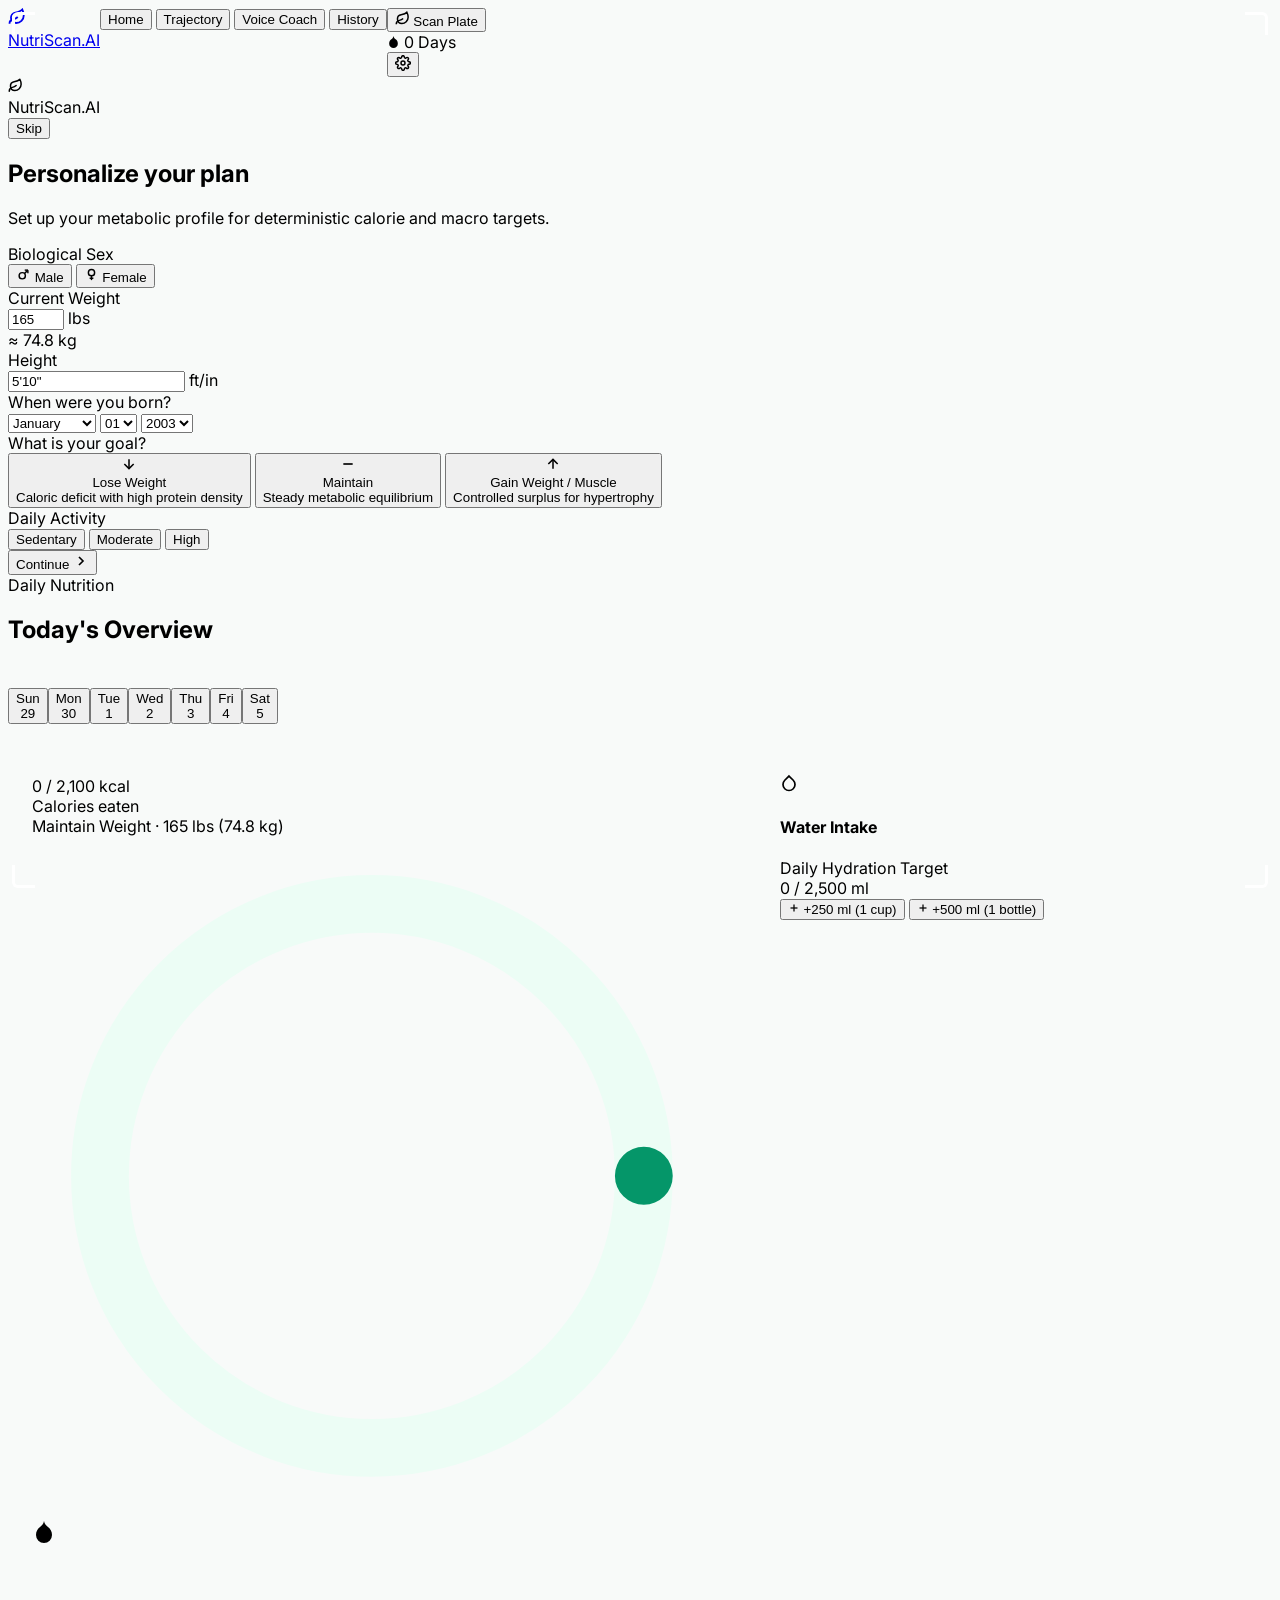
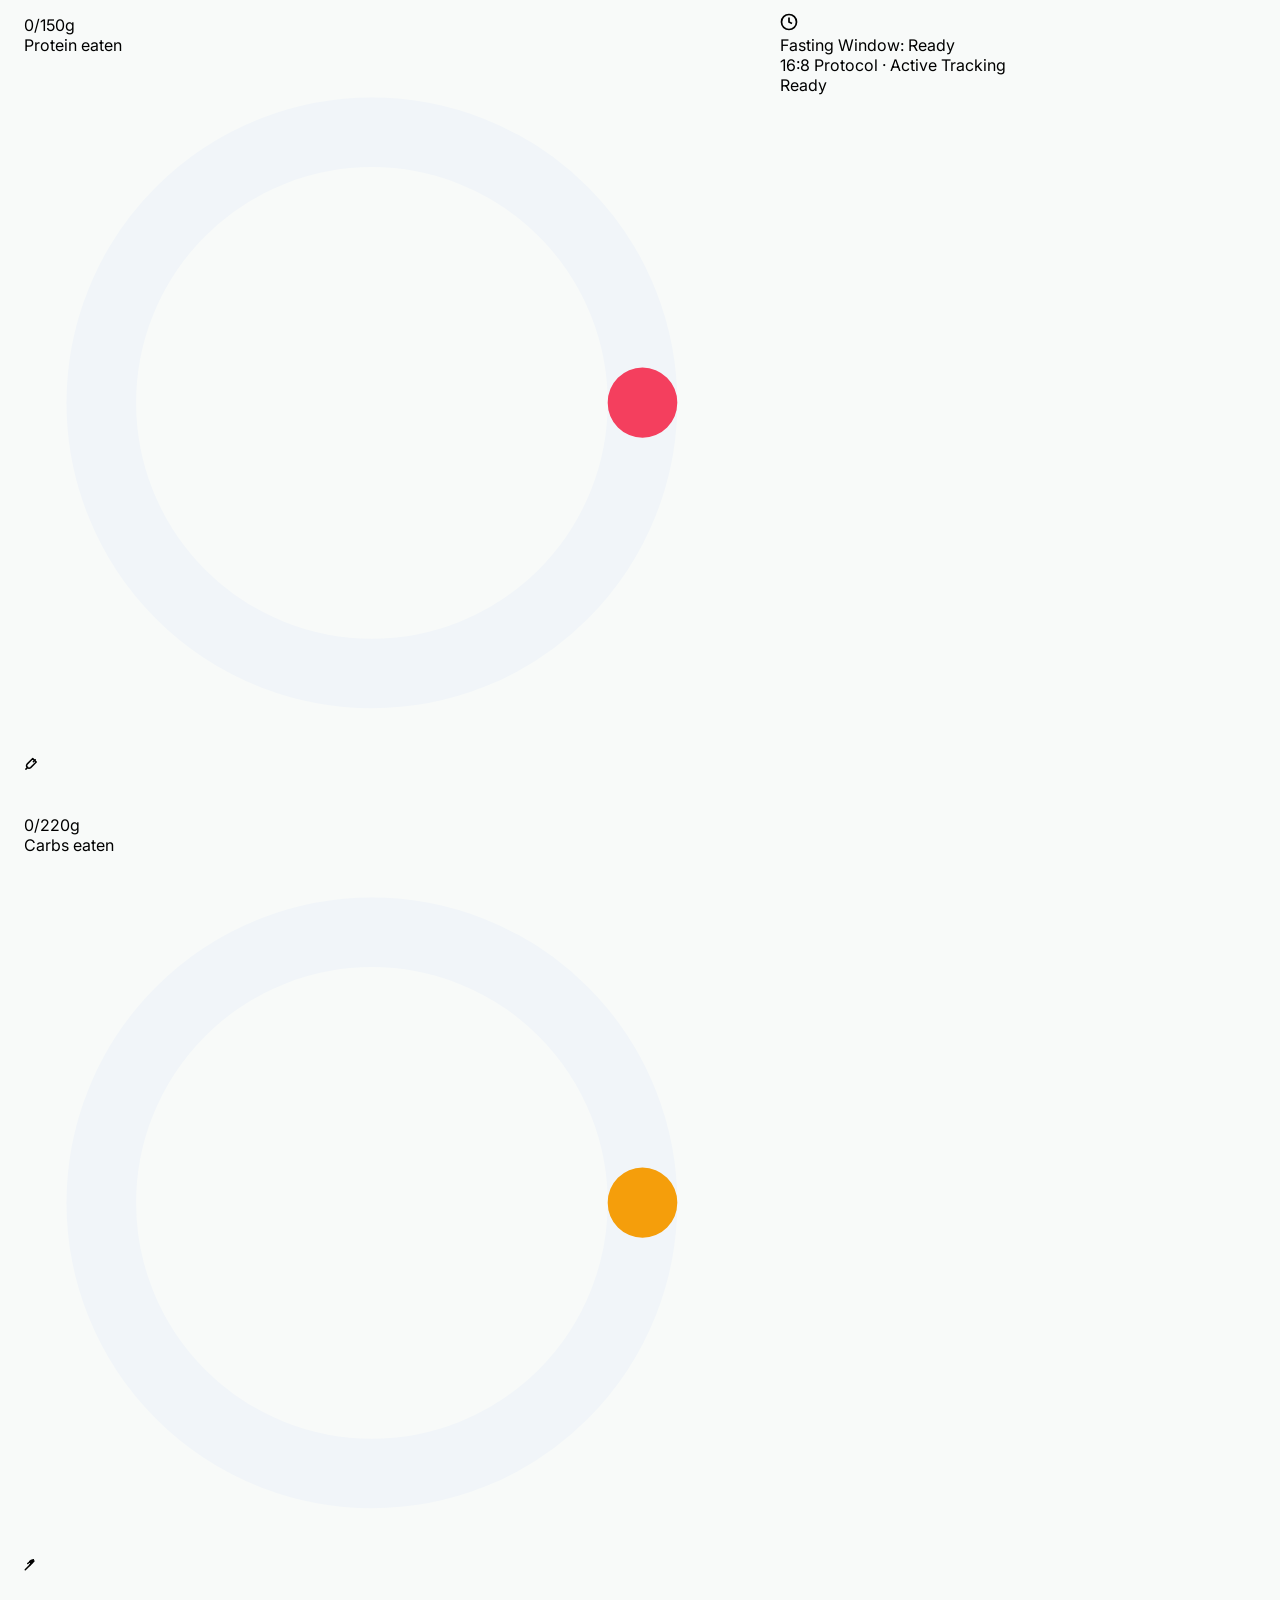
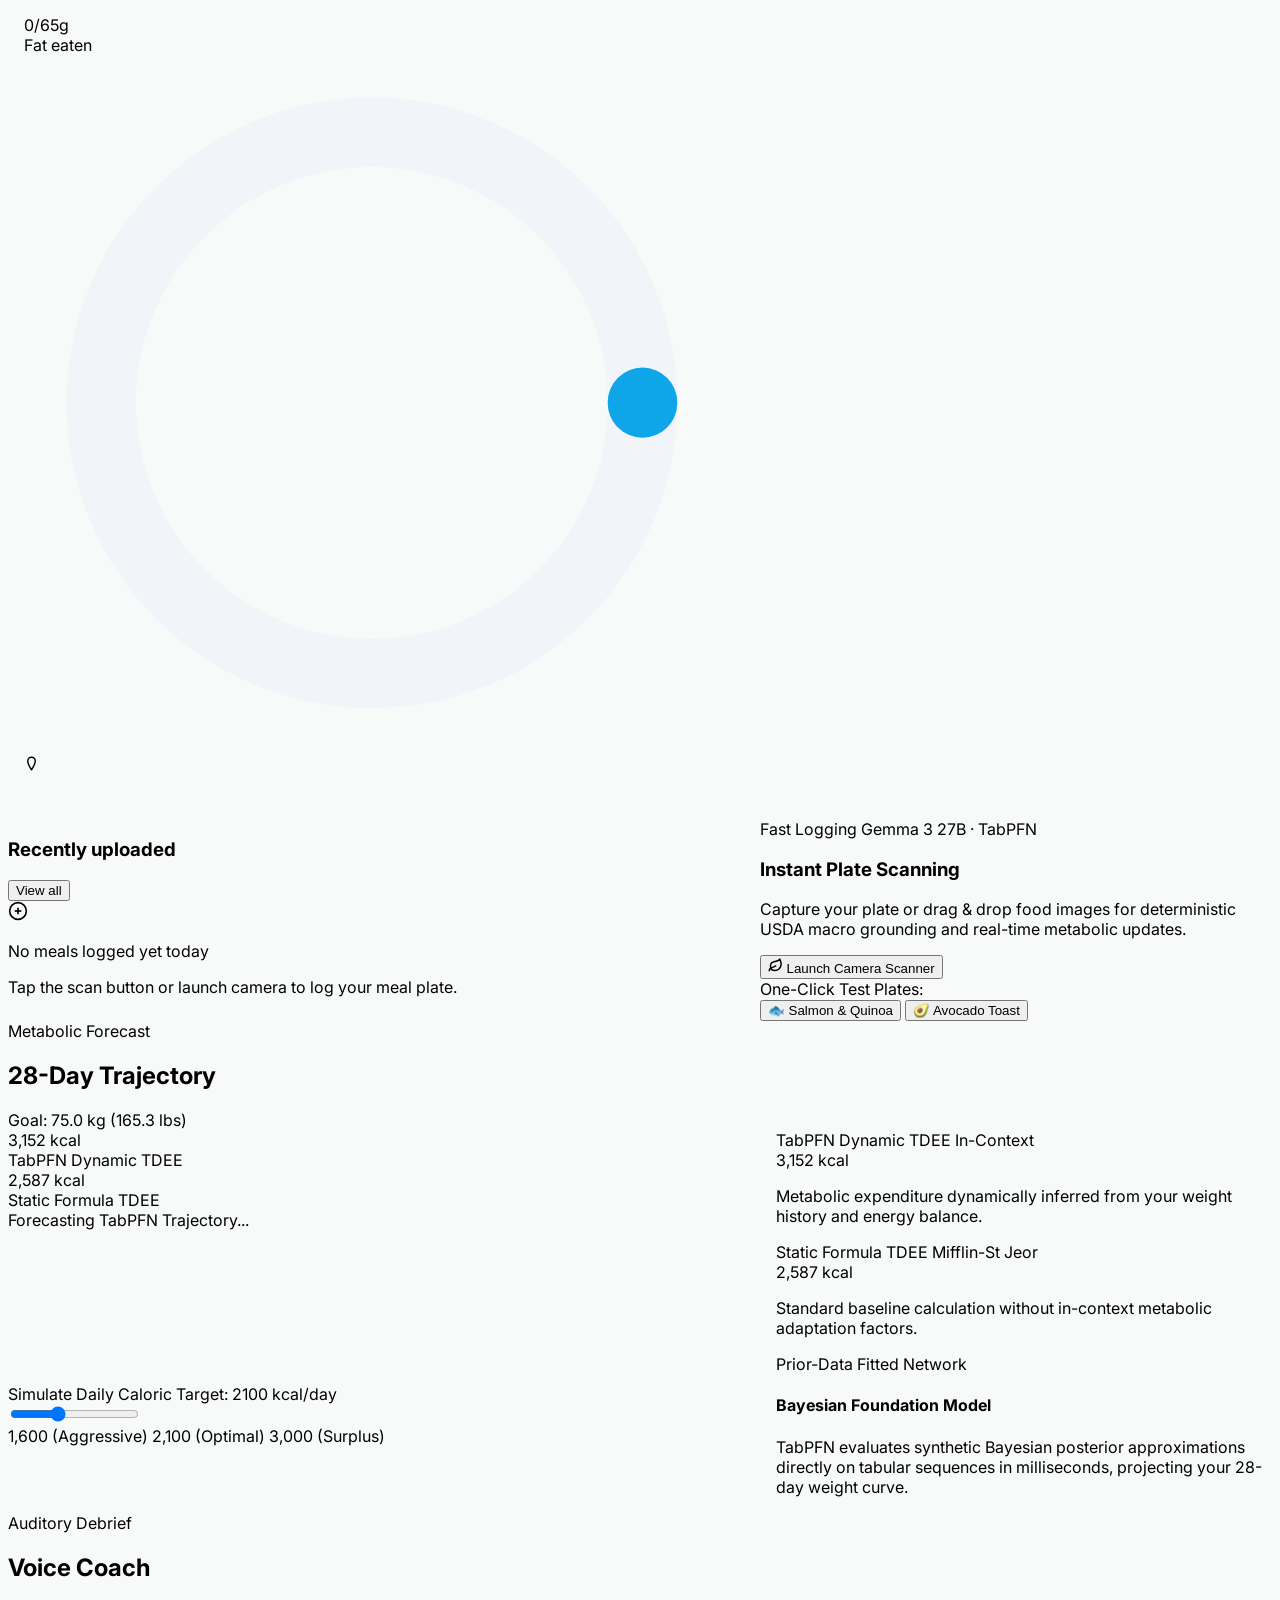
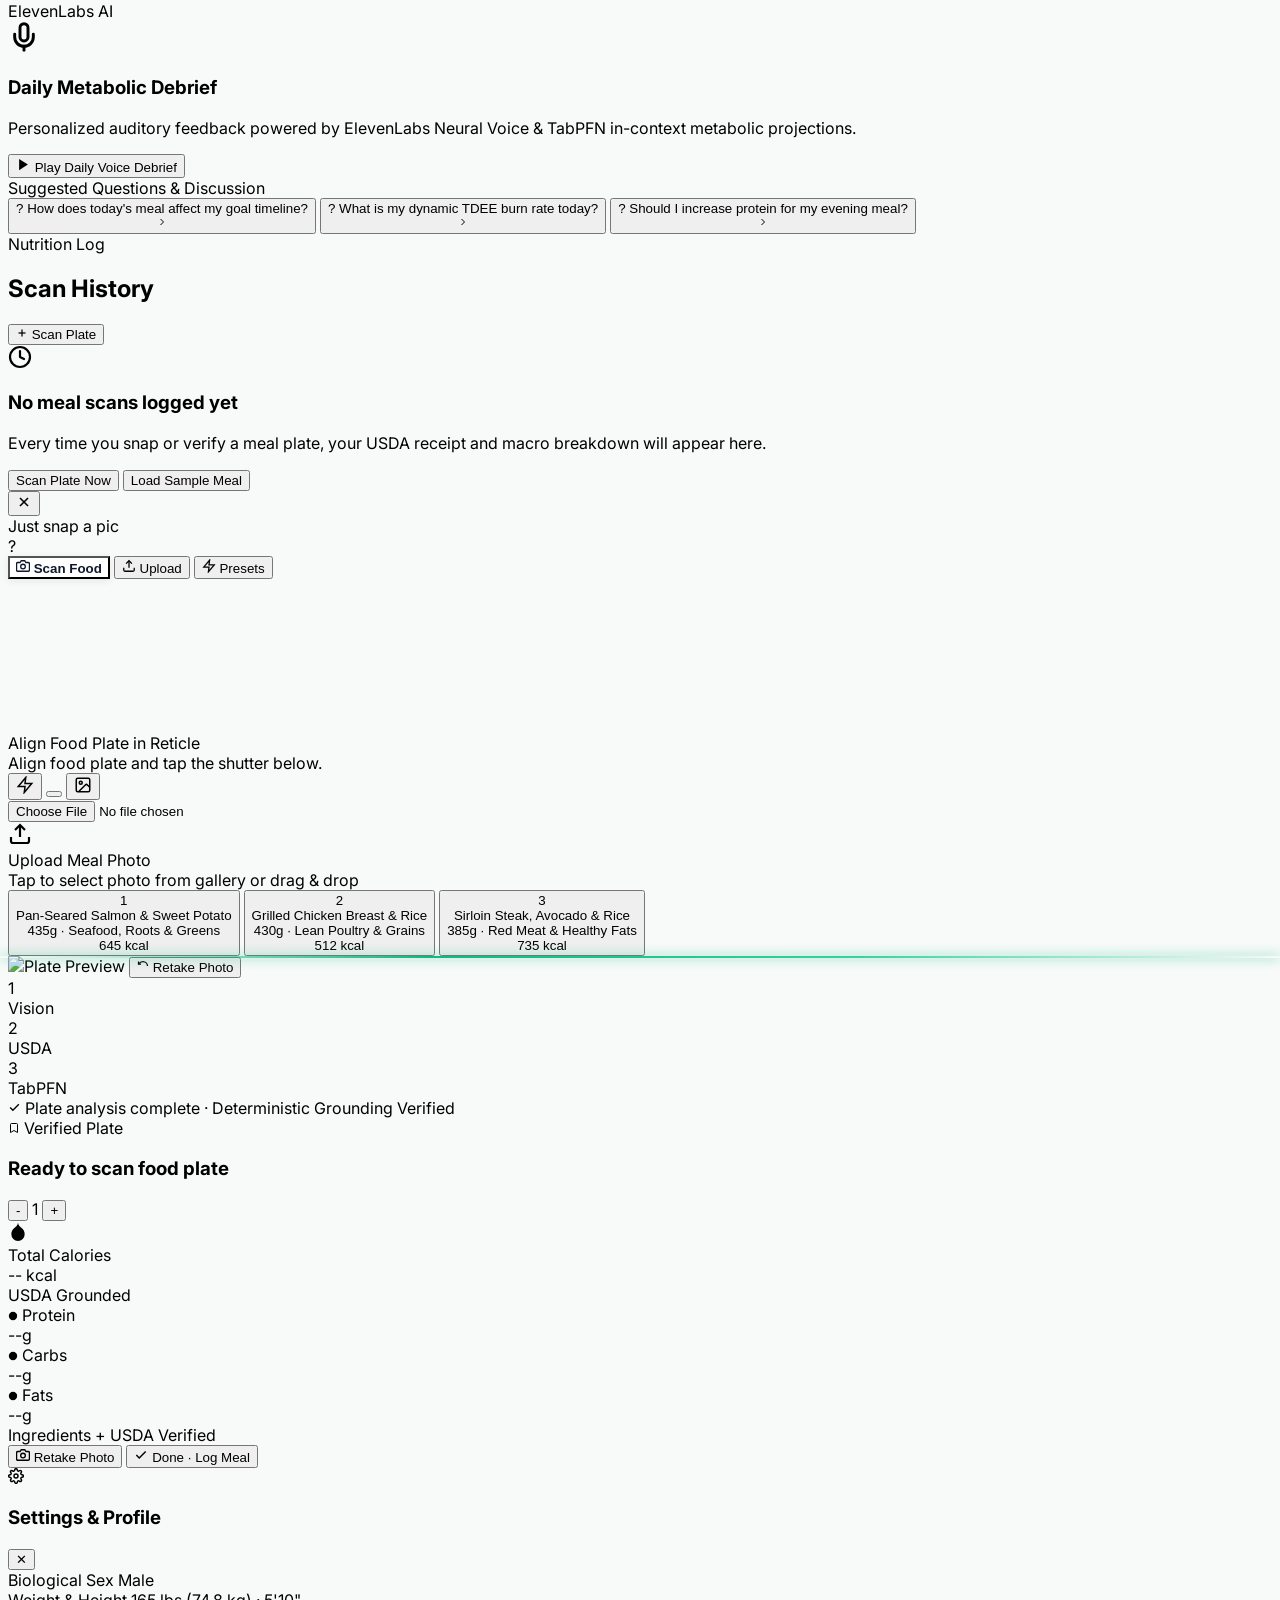
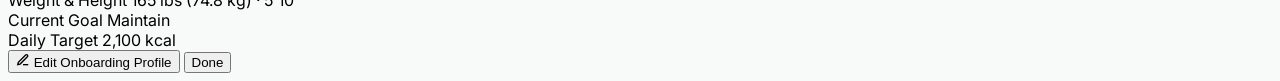
==== commit 09546820: "feat: remove mockup data, purge dummy seeds, and wire real vision, fasting, streak, and water tracki" ====
--- a/app/static/scan.html
+++ b/app/static/scan.html
@@ -280,7 +280,7 @@
         <!-- Streak Flame Badge -->
         <div class="flex items-center gap-1.5 px-3 py-1 rounded-full bg-emerald-50 border border-emerald-200 text-emerald-800 text-xs font-black shadow-2xs">
           <svg width="13" height="13" viewBox="0 0 24 24" fill="currentColor" class="text-emerald-600"><path d="M12 2c.5 3 2 4.5 4 6 2.5 1.9 4 4.5 4 8a8 8 0 1 1-16 0c0-3.5 1.5-6.1 4-8 2-1.5 3.5-3 4-6Z"/></svg>
-          <span>21 Days</span>
+          <span id="streak-badge-count">0 Days</span>
         </div>
 
         <!-- Settings Gear Button in Header -->
@@ -528,7 +528,7 @@
           <div class="desktop-area-hero dashboard-hero-card bg-white rounded-2xl p-5 sm:p-6 border border-slate-200/80 shadow-xs relative overflow-hidden flex items-center justify-between">
             <div class="space-y-1">
               <div class="flex items-baseline gap-1.5">
-                <span class="text-4xl font-black text-slate-900 tracking-tight leading-none" id="home-cal-consumed">955</span>
+                <span class="text-4xl font-black text-slate-900 tracking-tight leading-none" id="home-cal-consumed">0</span>
                 <span class="text-base font-semibold text-slate-400">/ <span id="home-cal-target" class="text-emerald-700 font-bold">2,100</span> kcal</span>
               </div>
               <div class="text-xs font-semibold text-slate-500 pt-0.5">Calories eaten</div>
@@ -544,7 +544,7 @@
             <div class="relative w-24 h-24 flex items-center justify-center flex-shrink-0">
               <svg class="w-full h-full -rotate-90" viewBox="0 0 100 100">
                 <circle cx="50" cy="50" r="40" stroke="#ecfdf5" stroke-width="8.5" fill="none"/>
-                <circle id="home-ring-circle" cx="50" cy="50" r="40" stroke="#059669" stroke-width="8.5" stroke-linecap="round" fill="none" stroke-dasharray="251.2" stroke-dashoffset="137.0" class="transition-all duration-700 ease-out"/>
+                <circle id="home-ring-circle" cx="50" cy="50" r="40" stroke="#059669" stroke-width="8.5" stroke-linecap="round" fill="none" stroke-dasharray="251.2" stroke-dashoffset="251.2" class="transition-all duration-700 ease-out"/>
               </svg>
               <div class="absolute inset-0 flex items-center justify-center text-emerald-600">
                 <svg width="24" height="24" viewBox="0 0 24 24" fill="currentColor">
@@ -560,7 +560,7 @@
             <div class="dashboard-macro-card bg-white rounded-2xl p-4 sm:p-5 border border-slate-200/80 shadow-xs flex flex-col items-center justify-between text-center relative overflow-hidden group hover:border-slate-300 transition-all">
               <div class="w-full text-left mb-2 pl-0.5">
                 <div class="text-sm font-black text-slate-900 tracking-tight leading-tight">
-                  <span id="home-prot-eaten">72</span><span class="text-[11px] text-slate-400 font-bold">/<span id="home-prot-target">150</span>g</span>
+                  <span id="home-prot-eaten">0</span><span class="text-[11px] text-slate-400 font-bold">/<span id="home-prot-target">150</span>g</span>
                 </div>
                 <div class="text-[11px] text-slate-400 font-medium tracking-tight mt-0.5">Protein eaten</div>
               </div>
@@ -569,7 +569,7 @@
               <div class="relative w-14 h-14 flex items-center justify-center my-1">
                 <svg class="w-full h-full -rotate-90" viewBox="0 0 36 36">
                   <circle cx="18" cy="18" r="14" stroke="#f1f5f9" stroke-width="3.6" fill="none"/>
-                  <circle id="home-prot-ring" cx="18" cy="18" r="14" stroke="#f43f5e" stroke-width="3.6" stroke-linecap="round" fill="none" stroke-dasharray="87.9" stroke-dashoffset="45.7" class="transition-all duration-700"/>
+                  <circle id="home-prot-ring" cx="18" cy="18" r="14" stroke="#f43f5e" stroke-width="3.6" stroke-linecap="round" fill="none" stroke-dasharray="87.9" stroke-dashoffset="87.9" class="transition-all duration-700"/>
                 </svg>
                 <div class="absolute inset-0 flex items-center justify-center text-rose-500">
                   <!-- Drumstick icon -->
@@ -586,7 +586,7 @@
             <div class="dashboard-macro-card bg-white rounded-2xl p-4 sm:p-5 border border-slate-200/80 shadow-xs flex flex-col items-center justify-between text-center relative overflow-hidden group hover:border-slate-300 transition-all">
               <div class="w-full text-left mb-2 pl-0.5">
                 <div class="text-sm font-black text-slate-900 tracking-tight leading-tight">
-                  <span id="home-carb-eaten">93</span><span class="text-[11px] text-slate-400 font-bold">/<span id="home-carb-target">220</span>g</span>
+                  <span id="home-carb-eaten">0</span><span class="text-[11px] text-slate-400 font-bold">/<span id="home-carb-target">220</span>g</span>
                 </div>
                 <div class="text-[11px] text-slate-400 font-medium tracking-tight mt-0.5">Carbs eaten</div>
               </div>
@@ -595,7 +595,7 @@
               <div class="relative w-14 h-14 flex items-center justify-center my-1">
                 <svg class="w-full h-full -rotate-90" viewBox="0 0 36 36">
                   <circle cx="18" cy="18" r="14" stroke="#f1f5f9" stroke-width="3.6" fill="none"/>
-                  <circle id="home-carb-ring" cx="18" cy="18" r="14" stroke="#f59e0b" stroke-width="3.6" stroke-linecap="round" fill="none" stroke-dasharray="87.9" stroke-dashoffset="50.7" class="transition-all duration-700"/>
+                  <circle id="home-carb-ring" cx="18" cy="18" r="14" stroke="#f59e0b" stroke-width="3.6" stroke-linecap="round" fill="none" stroke-dasharray="87.9" stroke-dashoffset="87.9" class="transition-all duration-700"/>
                 </svg>
                 <div class="absolute inset-0 flex items-center justify-center text-amber-500">
                   <!-- Wheat icon -->
@@ -612,7 +612,7 @@
             <div class="dashboard-macro-card bg-white rounded-2xl p-4 sm:p-5 border border-slate-200/80 shadow-xs flex flex-col items-center justify-between text-center relative overflow-hidden group hover:border-slate-300 transition-all">
               <div class="w-full text-left mb-2 pl-0.5">
                 <div class="text-sm font-black text-slate-900 tracking-tight leading-tight">
-                  <span id="home-fat-eaten">28</span><span class="text-[11px] text-slate-400 font-bold">/<span id="home-fat-target">65</span>g</span>
+                  <span id="home-fat-eaten">0</span><span class="text-[11px] text-slate-400 font-bold">/<span id="home-fat-target">65</span>g</span>
                 </div>
                 <div class="text-[11px] text-slate-400 font-medium tracking-tight mt-0.5">Fat eaten</div>
               </div>
@@ -621,7 +621,7 @@
               <div class="relative w-14 h-14 flex items-center justify-center my-1">
                 <svg class="w-full h-full -rotate-90" viewBox="0 0 36 36">
                   <circle cx="18" cy="18" r="14" stroke="#f1f5f9" stroke-width="3.6" fill="none"/>
-                  <circle id="home-fat-ring" cx="18" cy="18" r="14" stroke="#0ea5e9" stroke-width="3.6" stroke-linecap="round" fill="none" stroke-dasharray="87.9" stroke-dashoffset="50.0" class="transition-all duration-700"/>
+                  <circle id="home-fat-ring" cx="18" cy="18" r="14" stroke="#0ea5e9" stroke-width="3.6" stroke-linecap="round" fill="none" stroke-dasharray="87.9" stroke-dashoffset="87.9" class="transition-all duration-700"/>
                 </svg>
                 <div class="absolute inset-0 flex items-center justify-center text-sky-500">
                   <!-- Avocado/Fat icon -->
@@ -650,14 +650,14 @@
                 </div>
               </div>
               <div class="text-right">
-                <span class="text-sm font-black text-slate-900" id="home-water-val">1,750</span>
+                <span class="text-sm font-black text-slate-900" id="home-water-val">0</span>
                 <span class="text-[11px] text-slate-400 font-semibold">/ 2,500 ml</span>
               </div>
             </div>
 
             <!-- Water Progress Bar in Emerald / Teal Gradient -->
             <div class="w-full bg-slate-100 h-2.5 rounded-full overflow-hidden mb-3.5">
-              <div id="home-water-bar" class="h-full bg-gradient-to-r from-emerald-500 to-teal-500 rounded-full transition-all duration-500" style="width: 70%;"></div>
+              <div id="home-water-bar" class="h-full bg-gradient-to-r from-emerald-500 to-teal-500 rounded-full transition-all duration-500" style="width: 0%;"></div>
             </div>
 
             <!-- Interactive Quick Water Buttons -->
@@ -685,12 +685,12 @@
                 </svg>
               </div>
               <div>
-                <div class="text-xs font-bold text-slate-900 tracking-tight">Fasting Window: 14h 25m</div>
-                <div class="text-[11px] text-slate-500">16:8 Protocol · Fat Oxidation Active</div>
-              </div>
-            </div>
-            <span class="text-[10px] font-extrabold bg-emerald-100 text-emerald-800 border border-emerald-200 px-2.5 py-1 rounded-full shrink-0">
-              On Track
+                <div class="text-xs font-bold text-slate-900 tracking-tight" id="home-fasting-title">Fasting Window: Ready</div>
+                <div class="text-[11px] text-slate-500" id="home-fasting-sub">16:8 Protocol · Active Tracking</div>
+              </div>
+            </div>
+            <span class="text-[10px] font-extrabold bg-emerald-100 text-emerald-800 border border-emerald-200 px-2.5 py-1 rounded-full shrink-0" id="home-fasting-badge">
+              Ready
             </span>
           </div>
 
@@ -1477,6 +1477,6 @@
   </script>
 
   <!-- Core Scanner & Home Logic -->
-  <script src="/static/js/scanner.js?v=2.5.1"></script>
+  <script src="/static/js/scanner.js?v=2.6.0"></script>
 </body>
 </html>
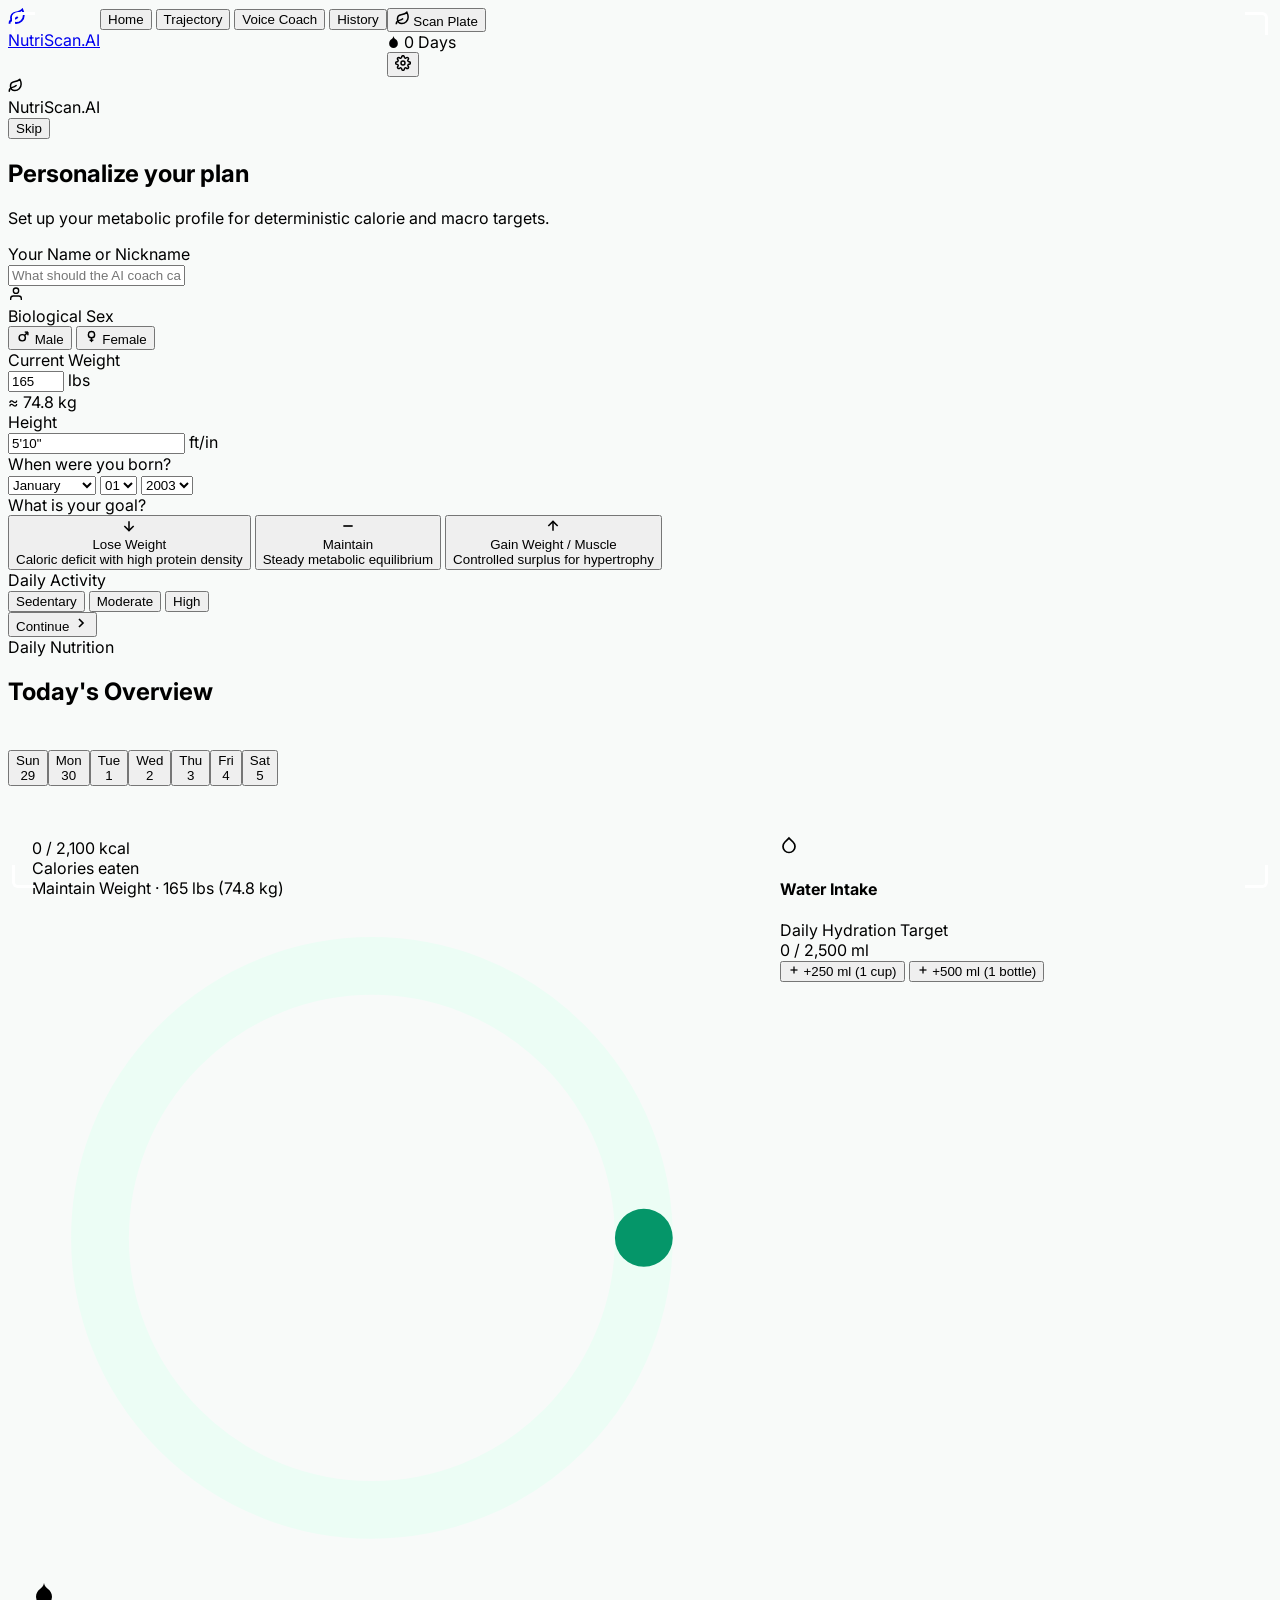
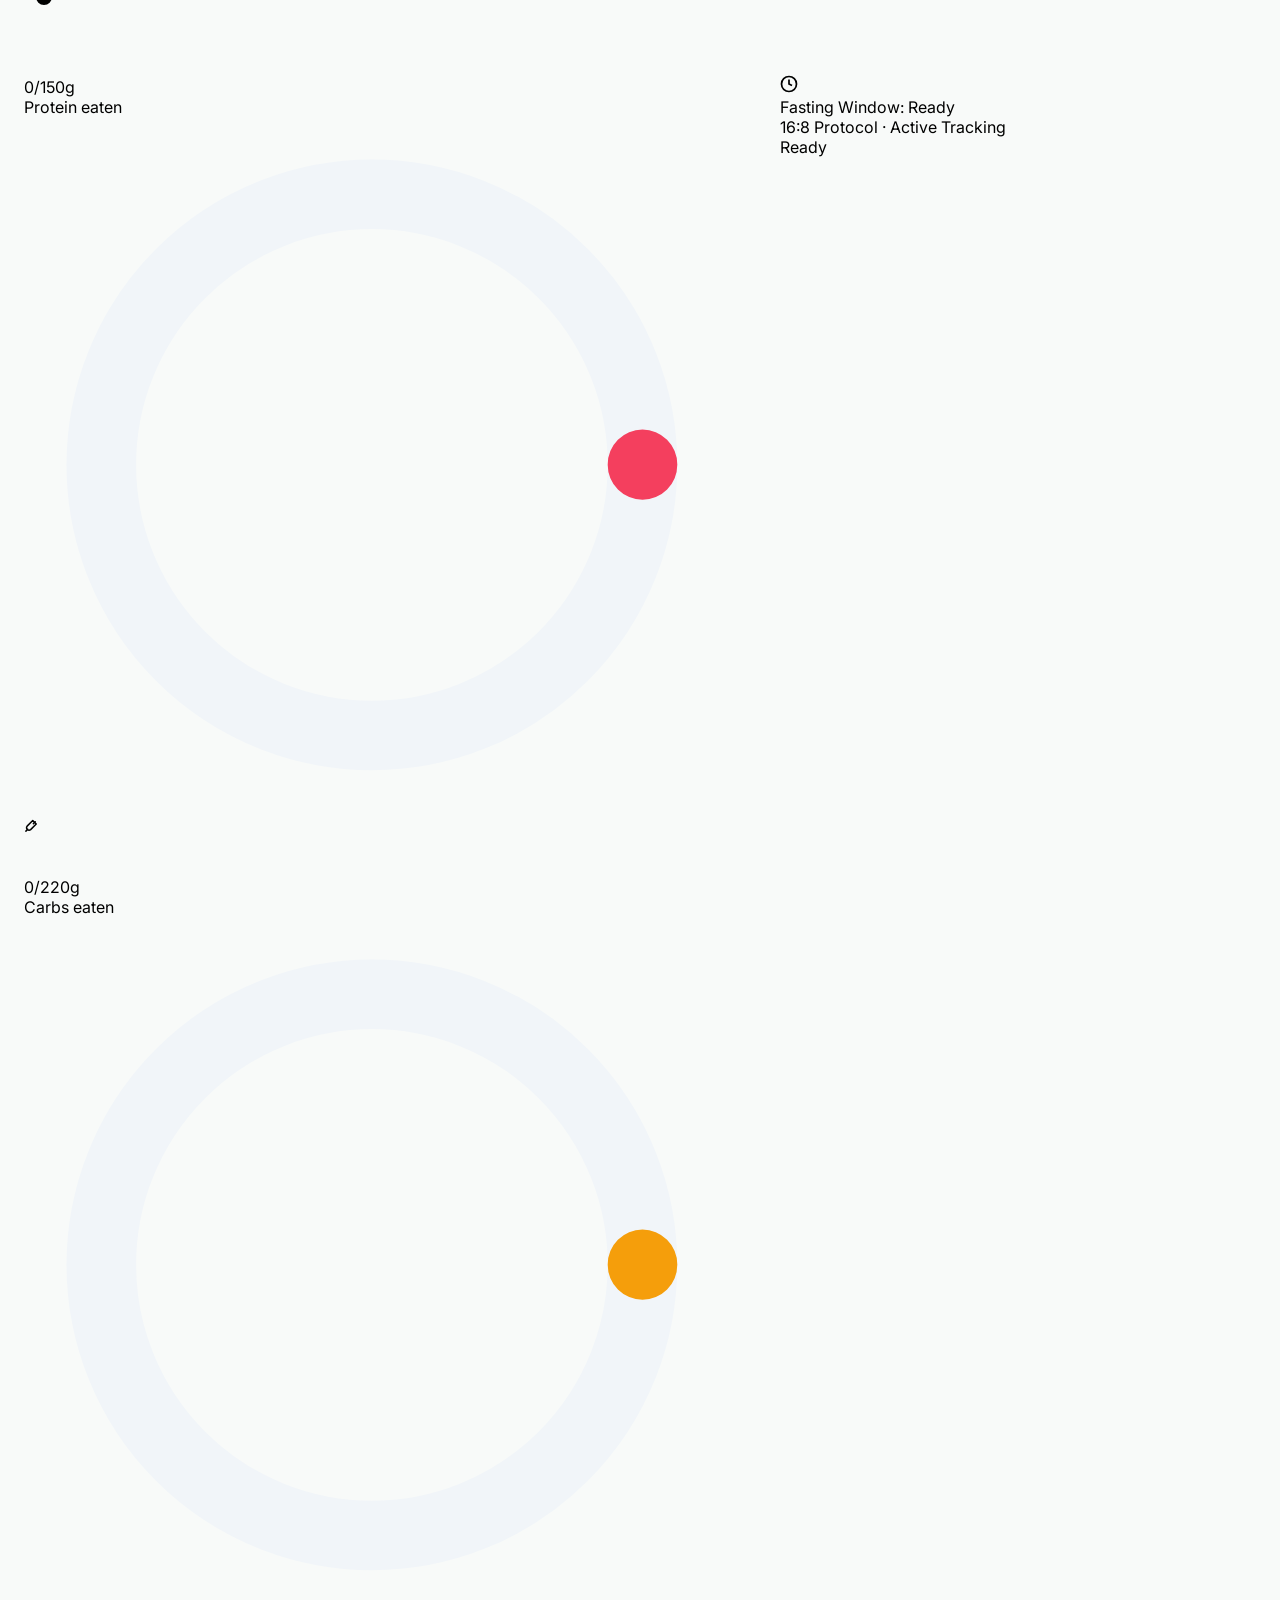
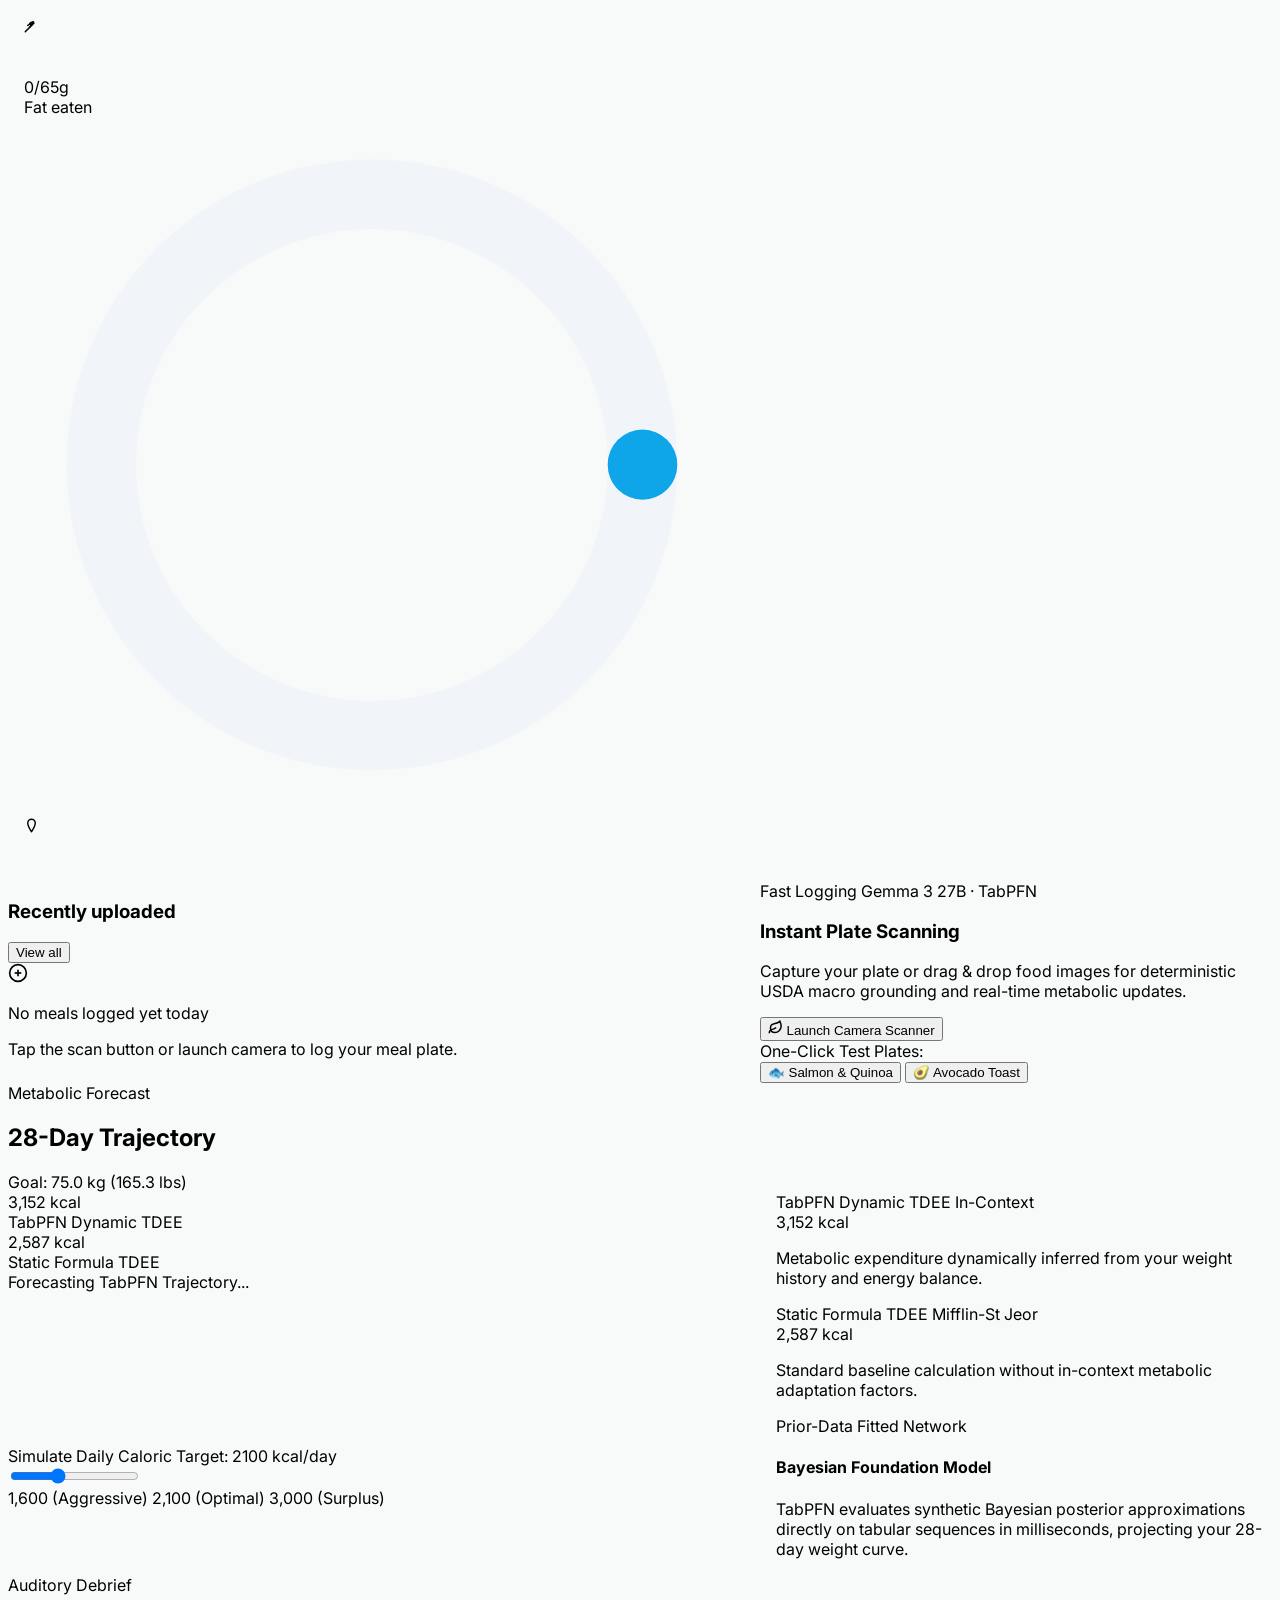
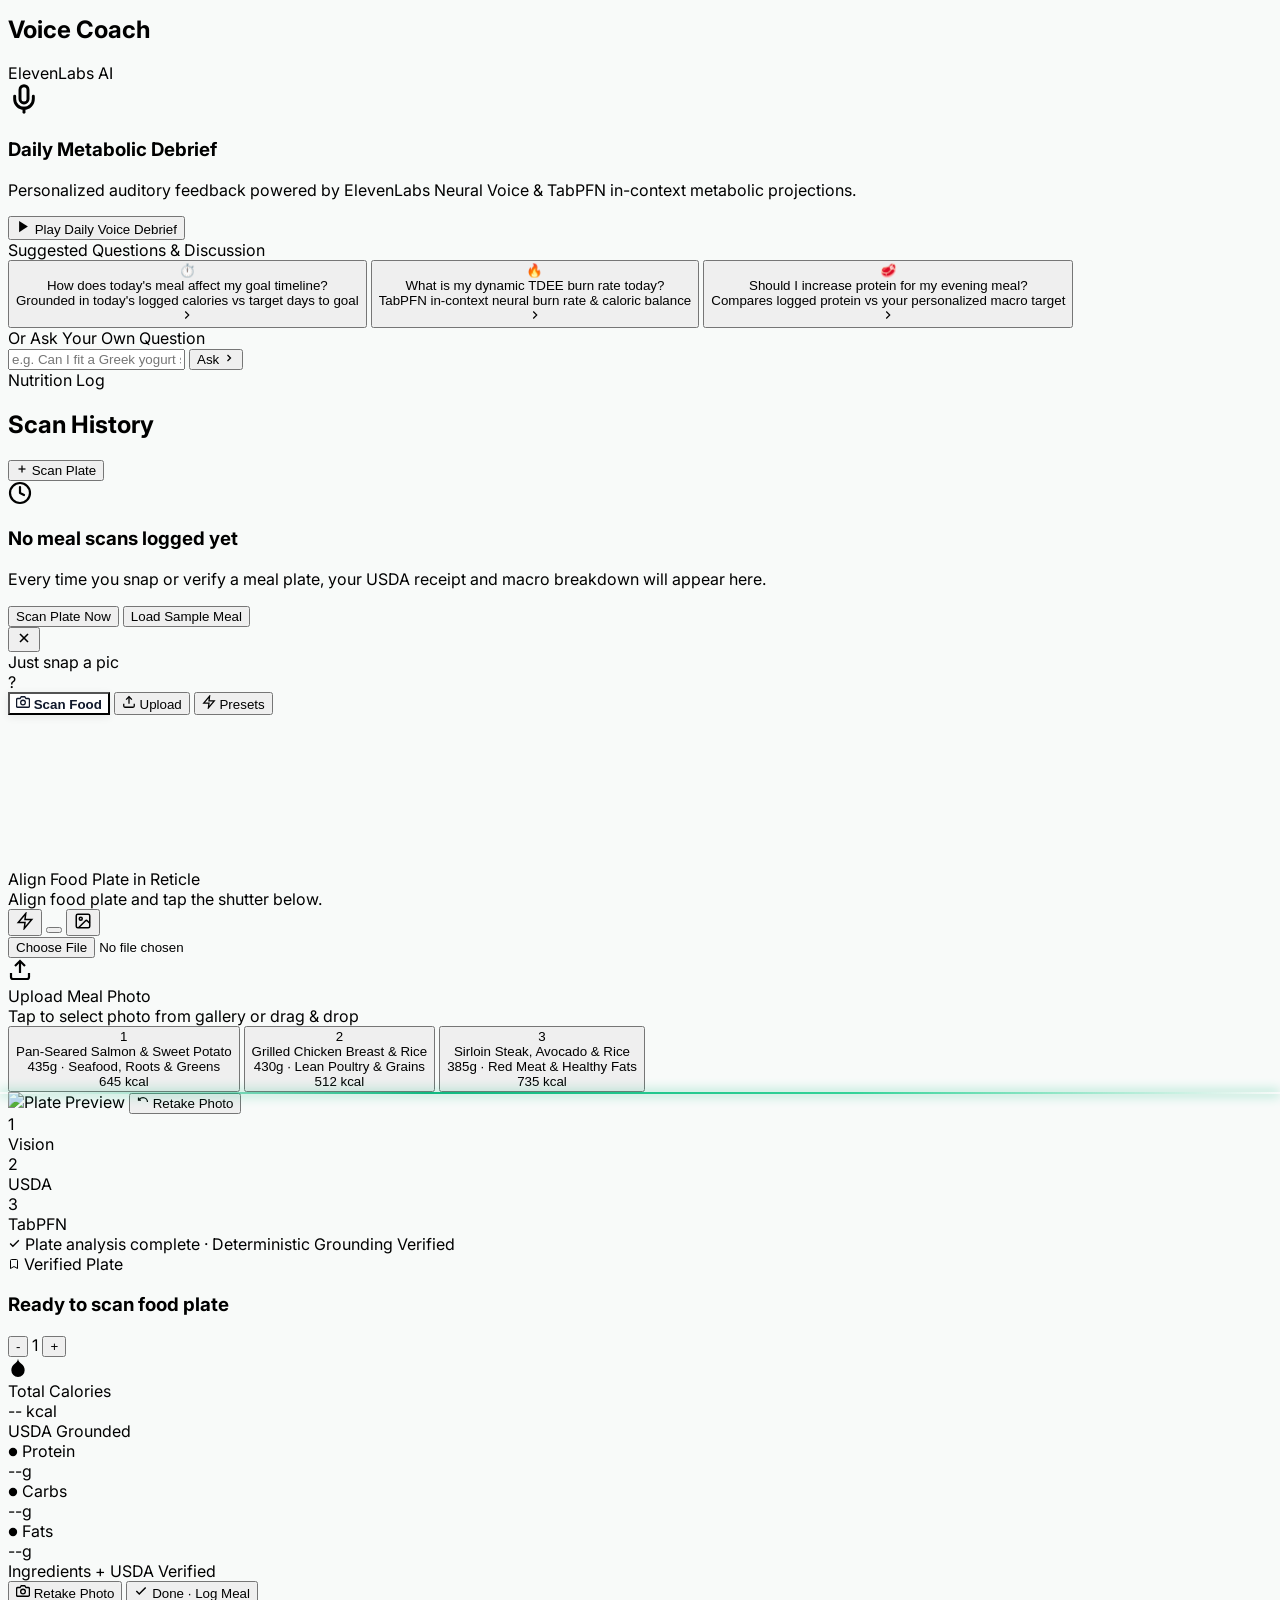
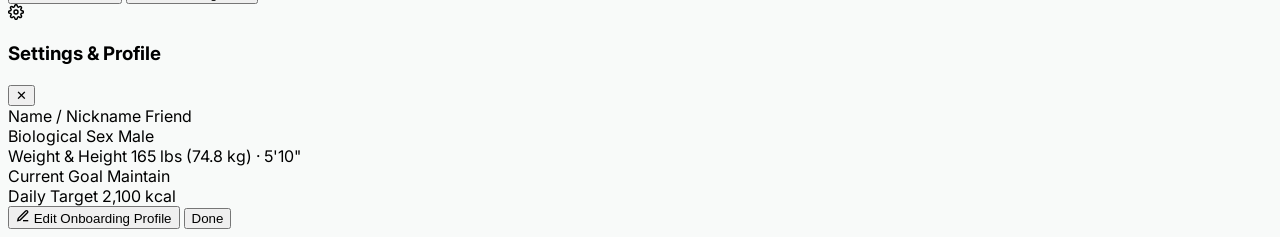
==== commit d0869e2f: "feat: personalize AI voice coach with onboarding username and dynamic plate analysis answering" ====
--- a/app/static/scan.html
+++ b/app/static/scan.html
@@ -158,12 +158,50 @@
       to { opacity: 1; }
     }
 
+    /* Fixed Mobile Bottom Navigation Bar: Absolutely Flush to Device Bottom */
+    #app-bottom-nav {
+      position: fixed !important;
+      bottom: 0 !important;
+      left: 0 !important;
+      right: 0 !important;
+      width: 100% !important;
+      max-width: 100% !important;
+      z-index: 50 !important;
+      background-color: #ffffff !important;
+      border-top: 1px solid rgba(226, 232, 240, 0.9) !important;
+      border-bottom: none !important;
+      border-left: none !important;
+      border-right: none !important;
+      border-radius: 0 !important;
+      margin: 0 !important;
+      padding-top: 0.5rem !important;
+      padding-bottom: max(0.5rem, env(safe-area-inset-bottom, 0px)) !important;
+      padding-left: 1.25rem !important;
+      padding-right: 1.25rem !important;
+      box-shadow: 0 -4px 20px -2px rgba(0, 0, 0, 0.05) !important;
+      transform: none !important;
+    }
+
+    /* Seamless downward extension behind mobile navigation/gesture bar */
+    #app-bottom-nav::after {
+      content: "";
+      position: absolute;
+      top: 100%;
+      left: 0;
+      right: 0;
+      height: 120px;
+      background-color: #ffffff !important;
+      pointer-events: none;
+    }
+
     /* Floating Scan Button (FAB) Pinned Viewport Position */
     #home-fab-container {
       position: fixed !important;
       z-index: 55 !important;
       transform: none !important;
       pointer-events: auto !important;
+      bottom: calc(4.25rem + max(0.5rem, env(safe-area-inset-bottom, 0px))) !important;
+      right: max(1.25rem, calc((100vw - 42rem) / 2 + 1.25rem)) !important;
     }
 
     /* Bulletproof generous padding for home dashboard cards */
@@ -182,6 +220,10 @@
 
     /* Mobile-only & Desktop-only layout controls (DO NOT distort mobile) */
     @media (max-width: 1023px) {
+      html, body {
+        background-color: #ffffff !important;
+        background-image: none !important;
+      }
       .mobile-hide-header {
         display: none !important;
       }
@@ -245,13 +287,13 @@
     }
   </style>
 </head>
-<body class="min-h-screen text-slate-800 antialiased pb-28 lg:pb-8 bg-slate-50/60">
+<body class="min-h-screen text-slate-800 antialiased pb-0 lg:pb-8 bg-white lg:bg-slate-50/60">
 
   <!-- Responsive App Wrapper: Native Mobile Screen (<1024px), Expansive Dashboard on Desktop (>=1024px) -->
   <div class="w-full max-w-2xl lg:max-w-7xl mx-auto min-h-screen bg-white lg:my-6 lg:rounded-[32px] lg:shadow-xl lg:border lg:border-slate-200/80 overflow-hidden flex flex-col relative transition-all">
 
     <!-- Universal Responsive Top Header -->
-    <header id="app-top-header" class="pt-4 lg:pt-5 px-5 lg:px-8 pb-3.5 flex items-center justify-between bg-white border-b border-slate-100 sticky top-0 z-30 transition-all">
+    <header id="app-top-header" class="pt-4 lg:pt-5 px-5 lg:px-8 pb-3.5 flex items-center justify-between bg-white border-b border-slate-100 sticky top-0 z-30 transition-all gap-3 flex-nowrap">
       <a href="/" class="flex items-center gap-2.5 no-underline shrink-0" title="Back to NutriScan.AI Home">
         <div class="w-8 h-8 rounded-xl bg-gradient-to-tr from-emerald-600 to-teal-500 text-white flex items-center justify-center shadow-xs">
           <svg width="18" height="18" viewBox="0 0 24 24" fill="none" stroke="currentColor" stroke-width="2.4">
@@ -299,7 +341,7 @@
       <!-- ========================================== -->
       <!-- VIEW 0: ONBOARDING PROFILE (Single-Page)   -->
       <!-- ========================================== -->
-      <section id="view-onboarding" class="app-view-section hidden animate-fadeIn min-h-screen bg-white flex flex-col justify-between p-6">
+      <section id="view-onboarding" class="app-view-section hidden animate-fadeIn min-h-screen bg-white max-w-xl mx-auto p-5 sm:p-8 pb-12">
         <div>
           <!-- Top Bar: Progress Indicator & Logo -->
           <div class="flex items-center justify-between mb-3">
@@ -329,6 +371,17 @@
 
           <form id="onboarding-form" onsubmit="event.preventDefault(); completeOnboarding();" class="space-y-4">
             
+            <!-- 0. User Name -->
+            <div>
+              <label class="block text-[11px] font-bold text-slate-500 uppercase tracking-wider mb-1.5">Your Name or Nickname</label>
+              <div class="relative">
+                <input type="text" id="onboard-name" placeholder="What should the AI coach call you? (e.g. Alex)" class="w-full bg-slate-50 border border-slate-200 rounded-2xl px-4 py-3 text-sm font-bold text-slate-900 focus:outline-none focus:border-emerald-600 focus:bg-white transition-colors" required>
+                <div class="absolute right-3.5 top-3.5 text-slate-400">
+                  <svg width="16" height="16" viewBox="0 0 24 24" fill="none" stroke="currentColor" stroke-width="2"><path d="M20 21v-2a4 4 0 0 0-4-4H8a4 4 0 0 0-4 4v2"/><circle cx="12" cy="7" r="4"/></svg>
+                </div>
+              </div>
+            </div>
+
             <!-- 1. Biological Sex -->
             <div>
               <label class="block text-[11px] font-bold text-slate-500 uppercase tracking-wider mb-1.5">Biological Sex</label>
@@ -478,15 +531,15 @@
       <!-- ========================================== -->
       <!-- VIEW 1: HOME DASHBOARD (Cal AI Style)      -->
       <!-- ========================================== -->
-      <section id="view-home" class="app-view-section block animate-fadeIn relative pb-8">
+      <section id="view-home" class="app-view-section block animate-fadeIn relative pb-28 lg:pb-8">
         
         <div class="px-5 lg:px-8 pt-4 lg:pt-6 pb-8 space-y-4 lg:space-y-0 desktop-dashboard-container">
           
           <!-- Home Section Title matching Trajectory and Coach header style -->
           <div class="desktop-area-title flex items-center justify-between mb-1">
             <div>
-              <div class="text-[10px] font-extrabold text-emerald-700 uppercase tracking-wider">Daily Nutrition</div>
-              <h1 class="text-xl font-extrabold text-slate-900 tracking-tight">Today's Overview</h1>
+              <div class="text-[10px] font-extrabold text-emerald-700 uppercase tracking-wider" id="home-greeting-label">Daily Nutrition</div>
+              <h1 class="text-xl font-extrabold text-slate-900 tracking-tight" id="home-overview-title">Today's Overview</h1>
             </div>
           </div>
 
@@ -751,7 +804,7 @@
       <!-- ========================================== -->
       <!-- VIEW 2: 28-DAY TRAJECTORY & TABPFN         -->
       <!-- ========================================== -->
-      <section id="view-trajectory" class="app-view-section hidden animate-fadeIn px-5 lg:px-8 pt-6 lg:pt-8 pb-8">
+      <section id="view-trajectory" class="app-view-section hidden animate-fadeIn px-5 lg:px-8 pt-6 lg:pt-8 pb-28 lg:pb-8">
         
         <!-- Clean Minimal Header (Task-Specific, No Logo/Overview) -->
         <div class="flex items-center justify-between mb-4">
@@ -844,7 +897,7 @@
       <!-- ========================================== -->
       <!-- VIEW 3: ELEVENLABS VOICE COACH             -->
       <!-- ========================================== -->
-      <section id="view-coach" class="app-view-section hidden animate-fadeIn px-5 lg:px-8 pt-6 lg:pt-8 pb-8">
+      <section id="view-coach" class="app-view-section hidden animate-fadeIn px-5 lg:px-8 pt-6 lg:pt-8 pb-28 lg:pb-8">
         
         <!-- Clean Minimal Header (Task-Specific, No Logo/Overview) -->
         <div class="flex items-center justify-between mb-4 max-w-2xl mx-auto">
@@ -874,11 +927,11 @@
 
           <!-- Voice Trigger Button -->
           <div class="mt-5">
-            <button class="w-full bg-gradient-to-r from-emerald-600 to-teal-600 hover:from-emerald-700 hover:to-teal-700 text-white font-semibold py-3.5 px-6 rounded-full shadow-lg shadow-emerald-700/20 text-xs flex items-center justify-center gap-2 transition-all active:scale-[0.98]" id="studio-coach-btn" onclick="playStudioCoachDebrief()">
+            <button class="w-full bg-gradient-to-r from-emerald-600 to-teal-600 hover:from-emerald-700 hover:to-teal-700 text-white font-semibold py-3.5 px-6 rounded-full shadow-lg shadow-emerald-700/20 text-xs flex items-center justify-center gap-2 transition-all active:scale-[0.98]" id="studio-coach-btn" onclick="askCoachQuestion('daily_debrief')">
               <svg width="15" height="15" viewBox="0 0 24 24" fill="currentColor">
                 <polygon points="5 3 19 12 5 21 5 3"/>
               </svg>
-              <span>Play Daily Voice Debrief</span>
+              <span id="studio-coach-btn-text">Play Daily Voice Debrief</span>
             </button>
           </div>
 
@@ -888,39 +941,71 @@
               Suggested Questions &amp; Discussion
             </div>
             <div class="space-y-2">
-              <button class="w-full p-2.5 rounded-xl border border-slate-200 hover:border-emerald-500 hover:bg-emerald-50/40 text-left text-xs text-slate-700 flex items-center justify-between transition-all" onclick="playStudioCoachDebrief()">
-                <div class="flex items-center gap-2">
-                  <span class="text-emerald-600 font-bold">?</span>
-                  <span>How does today's meal affect my goal timeline?</span>
-                </div>
-                <svg width="12" height="12" viewBox="0 0 24 24" fill="none" stroke="currentColor" stroke-width="2"><polyline points="9 18 15 12 9 6"/></svg>
+              <button type="button" class="w-full p-3 rounded-xl border border-slate-200 hover:border-emerald-500 hover:bg-emerald-50/40 text-left text-xs text-slate-700 flex items-center justify-between transition-all group cursor-pointer" onclick="askCoachQuestion('timeline')">
+                <div class="flex items-center gap-2.5">
+                  <span class="w-6 h-6 rounded-full bg-emerald-100 text-emerald-700 flex items-center justify-center font-bold text-xs group-hover:bg-emerald-600 group-hover:text-white transition-colors">⏱️</span>
+                  <div>
+                    <div class="font-bold text-slate-800">How does today's meal affect my goal timeline?</div>
+                    <div class="text-[10px] text-slate-400">Grounded in today's logged calories vs target days to goal</div>
+                  </div>
+                </div>
+                <svg width="14" height="14" viewBox="0 0 24 24" fill="none" stroke="currentColor" stroke-width="2" class="text-slate-400 group-hover:text-emerald-600 transition-colors"><polyline points="9 18 15 12 9 6"/></svg>
               </button>
-              <button class="w-full p-2.5 rounded-xl border border-slate-200 hover:border-emerald-500 hover:bg-emerald-50/40 text-left text-xs text-slate-700 flex items-center justify-between transition-all" onclick="playStudioCoachDebrief()">
-                <div class="flex items-center gap-2">
-                  <span class="text-emerald-600 font-bold">?</span>
-                  <span>What is my dynamic TDEE burn rate today?</span>
-                </div>
-                <svg width="12" height="12" viewBox="0 0 24 24" fill="none" stroke="currentColor" stroke-width="2"><polyline points="9 18 15 12 9 6"/></svg>
+              <button type="button" class="w-full p-3 rounded-xl border border-slate-200 hover:border-emerald-500 hover:bg-emerald-50/40 text-left text-xs text-slate-700 flex items-center justify-between transition-all group cursor-pointer" onclick="askCoachQuestion('tdee')">
+                <div class="flex items-center gap-2.5">
+                  <span class="w-6 h-6 rounded-full bg-emerald-100 text-emerald-700 flex items-center justify-center font-bold text-xs group-hover:bg-emerald-600 group-hover:text-white transition-colors">🔥</span>
+                  <div>
+                    <div class="font-bold text-slate-800">What is my dynamic TDEE burn rate today?</div>
+                    <div class="text-[10px] text-slate-400">TabPFN in-context neural burn rate &amp; caloric balance</div>
+                  </div>
+                </div>
+                <svg width="14" height="14" viewBox="0 0 24 24" fill="none" stroke="currentColor" stroke-width="2" class="text-slate-400 group-hover:text-emerald-600 transition-colors"><polyline points="9 18 15 12 9 6"/></svg>
               </button>
-              <button class="w-full p-2.5 rounded-xl border border-slate-200 hover:border-emerald-500 hover:bg-emerald-50/40 text-left text-xs text-slate-700 flex items-center justify-between transition-all" onclick="playStudioCoachDebrief()">
-                <div class="flex items-center gap-2">
-                  <span class="text-emerald-600 font-bold">?</span>
-                  <span>Should I increase protein for my evening meal?</span>
-                </div>
-                <svg width="12" height="12" viewBox="0 0 24 24" fill="none" stroke="currentColor" stroke-width="2"><polyline points="9 18 15 12 9 6"/></svg>
+              <button type="button" class="w-full p-3 rounded-xl border border-slate-200 hover:border-emerald-500 hover:bg-emerald-50/40 text-left text-xs text-slate-700 flex items-center justify-between transition-all group cursor-pointer" onclick="askCoachQuestion('protein')">
+                <div class="flex items-center gap-2.5">
+                  <span class="w-6 h-6 rounded-full bg-emerald-100 text-emerald-700 flex items-center justify-center font-bold text-xs group-hover:bg-emerald-600 group-hover:text-white transition-colors">🥩</span>
+                  <div>
+                    <div class="font-bold text-slate-800">Should I increase protein for my evening meal?</div>
+                    <div class="text-[10px] text-slate-400">Compares logged protein vs your personalized macro target</div>
+                  </div>
+                </div>
+                <svg width="14" height="14" viewBox="0 0 24 24" fill="none" stroke="currentColor" stroke-width="2" class="text-slate-400 group-hover:text-emerald-600 transition-colors"><polyline points="9 18 15 12 9 6"/></svg>
               </button>
             </div>
           </div>
 
-          <!-- Transcript Quote Box -->
-          <div class="transcript-quote-box text-left mt-5 text-xs text-slate-600 bg-emerald-50/50 p-4 rounded-xl border border-emerald-200/80 italic leading-relaxed" id="studio-coach-transcript" style="display: none;"></div>
+          <!-- Custom Question Input Box -->
+          <div class="mt-5 text-left">
+            <label for="custom-coach-input" class="block text-[10px] font-extrabold text-slate-400 uppercase tracking-wider mb-2">
+              Or Ask Your Own Question
+            </label>
+            <div class="flex gap-2">
+              <input type="text" id="custom-coach-input" placeholder="e.g. Can I fit a Greek yogurt snack tonight?" class="flex-1 px-3.5 py-2.5 rounded-xl border border-slate-200 text-xs focus:outline-none focus:border-emerald-500 focus:ring-1 focus:ring-emerald-500 text-slate-800" onkeydown="if(event.key === 'Enter') submitCustomCoachQuestion()">
+              <button type="button" onclick="submitCustomCoachQuestion()" class="px-4 py-2.5 rounded-xl bg-slate-900 hover:bg-emerald-700 text-white text-xs font-bold transition-colors flex items-center gap-1.5 shrink-0 cursor-pointer">
+                <span>Ask</span>
+                <svg width="12" height="12" viewBox="0 0 24 24" fill="none" stroke="currentColor" stroke-width="2.5"><polyline points="9 18 15 12 9 6"/></svg>
+              </button>
+            </div>
+          </div>
+
+          <!-- Active Response / Transcript Box -->
+          <div class="text-left mt-5 bg-emerald-50/70 p-4 rounded-xl border border-emerald-200/80 space-y-2" id="studio-coach-transcript-card" style="display: none;">
+            <div class="flex items-center justify-between">
+              <div class="flex items-center gap-2">
+                <span class="inline-block w-2 h-2 rounded-full bg-emerald-500 animate-pulse"></span>
+                <span class="text-[10px] font-extrabold text-emerald-800 uppercase tracking-wider" id="studio-coach-question-label">Metabolic Debrief</span>
+              </div>
+              <span class="text-[10px] text-emerald-700 font-semibold" id="studio-coach-voice-source">ElevenLabs Neural Voice</span>
+            </div>
+            <div class="transcript-quote-box text-xs text-slate-700 italic leading-relaxed" id="studio-coach-transcript"></div>
+          </div>
         </div>
       </section>
 
       <!-- ========================================== -->
       <!-- VIEW 4: MEAL & METABOLIC HISTORY           -->
       <!-- ========================================== -->
-      <section id="view-history" class="app-view-section hidden animate-fadeIn px-5 lg:px-8 pt-6 lg:pt-8 pb-8">
+      <section id="view-history" class="app-view-section hidden animate-fadeIn px-5 lg:px-8 pt-6 lg:pt-8 pb-28 lg:pb-8">
         
         <!-- Clean Minimal Header (Task-Specific, No Logo/Overview) -->
         <div class="flex items-center justify-between mb-4 max-w-3xl mx-auto">
@@ -964,60 +1049,59 @@
 
     </main>
 
-    <!-- 4. Fixed Mobile Bottom Navigation Bar (Home, Trajectory, Coach, History) -->
-    <!-- Notice: NO Settings button in the nav bar as explicitly requested by user -->
-    <nav id="app-bottom-nav" class="fixed md:sticky bottom-0 left-0 right-0 bg-white/95 backdrop-blur-md border-t border-slate-200/80 px-6 py-2.5 flex items-center justify-around z-50 shadow-lg md:rounded-b-[36px]">
-      <button class="bottom-nav-item active flex flex-col items-center gap-0.5 text-emerald-700 transition-colors" data-nav="home" onclick="switchMainTab('home')">
-        <div class="nav-icon-wrap p-1 rounded-full">
-          <svg width="22" height="22" viewBox="0 0 24 24" fill="none" stroke="currentColor" stroke-width="2.2" stroke-linecap="round" stroke-linejoin="round">
-            <path d="m3 9 9-7 9 7v11a2 2 0 0 1-2 2H5a2 2 0 0 1-2-2z"/>
-            <polyline points="9 22 9 12 15 12 15 22"/>
-          </svg>
-        </div>
-        <span class="nav-label text-[10px] font-extrabold tracking-tight text-emerald-700">Home</span>
-        <span class="nav-indicator w-5 h-0.5 bg-emerald-600 rounded-full transition-all"></span>
-      </button>
-
-      <button class="bottom-nav-item flex flex-col items-center gap-0.5 text-slate-400 hover:text-slate-700 transition-colors" data-nav="trajectory" onclick="switchMainTab('trajectory')">
-        <div class="nav-icon-wrap p-1 rounded-full">
-          <svg width="22" height="22" viewBox="0 0 24 24" fill="none" stroke="currentColor" stroke-width="2.2" stroke-linecap="round" stroke-linejoin="round">
-            <line x1="18" y1="20" x2="18" y2="10"/>
-            <line x1="12" y1="20" x2="12" y2="4"/>
-            <line x1="6" y1="20" x2="6" y2="14"/>
-          </svg>
-        </div>
-        <span class="nav-label text-[10px] font-medium tracking-tight text-slate-400">Trajectory</span>
-        <span class="nav-indicator w-0 h-0.5 bg-transparent rounded-full transition-all"></span>
-      </button>
-
-      <button class="bottom-nav-item flex flex-col items-center gap-0.5 text-slate-400 hover:text-slate-700 transition-colors" data-nav="coach" onclick="switchMainTab('coach')">
-        <div class="nav-icon-wrap p-1 rounded-full">
-          <svg width="22" height="22" viewBox="0 0 24 24" fill="none" stroke="currentColor" stroke-width="2.2" stroke-linecap="round" stroke-linejoin="round">
-            <path d="M12 2a3 3 0 0 0-3 3v7a3 3 0 0 0 6 0V5a3 3 0 0 0-3-3Z"/>
-            <path d="M19 10v2a7 7 0 0 1-14 0v-2"/>
-            <line x1="12" y1="19" x2="12" y2="22"/>
-          </svg>
-        </div>
-        <span class="nav-label text-[10px] font-medium tracking-tight text-slate-400">Coach</span>
-        <span class="nav-indicator w-0 h-0.5 bg-transparent rounded-full transition-all"></span>
-      </button>
-
-      <button class="bottom-nav-item flex flex-col items-center gap-0.5 text-slate-400 hover:text-slate-700 transition-colors" data-nav="history" onclick="switchMainTab('history')">
-        <div class="nav-icon-wrap p-1 rounded-full">
-          <svg width="22" height="22" viewBox="0 0 24 24" fill="none" stroke="currentColor" stroke-width="2.2" stroke-linecap="round" stroke-linejoin="round">
-            <circle cx="12" cy="12" r="10"/>
-            <polyline points="12 6 12 16 14"/>
-          </svg>
-        </div>
-        <span class="nav-label text-[10px] font-medium tracking-tight text-slate-400">History</span>
-        <span class="nav-indicator w-0 h-0.5 bg-transparent rounded-full transition-all"></span>
-      </button>
-    </nav>
-
   </div>
 
+  <!-- 4. Fixed Mobile Bottom Navigation Bar (Home, Trajectory, Coach, History) - Direct child of body to guarantee flush docking to device bottom -->
+  <nav id="app-bottom-nav" class="fixed bottom-0 left-0 right-0 w-full bg-white/98 backdrop-blur-md border-t border-slate-200/90 px-6 py-2 flex items-center justify-around z-50">
+    <button class="bottom-nav-item active flex flex-col items-center gap-0.5 text-emerald-700 transition-colors" data-nav="home" onclick="switchMainTab('home')">
+      <div class="nav-icon-wrap p-1 rounded-full">
+        <svg width="22" height="22" viewBox="0 0 24 24" fill="none" stroke="currentColor" stroke-width="2.2" stroke-linecap="round" stroke-linejoin="round">
+          <path d="m3 9 9-7 9 7v11a2 2 0 0 1-2 2H5a2 2 0 0 1-2-2z"/>
+          <polyline points="9 22 9 12 15 12 15 22"/>
+        </svg>
+      </div>
+      <span class="nav-label text-[10px] font-extrabold tracking-tight text-emerald-700">Home</span>
+      <span class="nav-indicator w-5 h-0.5 bg-emerald-600 rounded-full transition-all"></span>
+    </button>
+
+    <button class="bottom-nav-item flex flex-col items-center gap-0.5 text-slate-400 hover:text-slate-700 transition-colors" data-nav="trajectory" onclick="switchMainTab('trajectory')">
+      <div class="nav-icon-wrap p-1 rounded-full">
+        <svg width="22" height="22" viewBox="0 0 24 24" fill="none" stroke="currentColor" stroke-width="2.2" stroke-linecap="round" stroke-linejoin="round">
+          <line x1="18" y1="20" x2="18" y2="10"/>
+          <line x1="12" y1="20" x2="12" y2="4"/>
+          <line x1="6" y1="20" x2="6" y2="14"/>
+        </svg>
+      </div>
+      <span class="nav-label text-[10px] font-medium tracking-tight text-slate-400">Trajectory</span>
+      <span class="nav-indicator w-0 h-0.5 bg-transparent rounded-full transition-all"></span>
+    </button>
+
+    <button class="bottom-nav-item flex flex-col items-center gap-0.5 text-slate-400 hover:text-slate-700 transition-colors" data-nav="coach" onclick="switchMainTab('coach')">
+      <div class="nav-icon-wrap p-1 rounded-full">
+        <svg width="22" height="22" viewBox="0 0 24 24" fill="none" stroke="currentColor" stroke-width="2.2" stroke-linecap="round" stroke-linejoin="round">
+          <path d="M12 2a3 3 0 0 0-3 3v7a3 3 0 0 0 6 0V5a3 3 0 0 0-3-3Z"/>
+          <path d="M19 10v2a7 7 0 0 1-14 0v-2"/>
+          <line x1="12" y1="19" x2="12" y2="22"/>
+        </svg>
+      </div>
+      <span class="nav-label text-[10px] font-medium tracking-tight text-slate-400">Coach</span>
+      <span class="nav-indicator w-0 h-0.5 bg-transparent rounded-full transition-all"></span>
+    </button>
+
+    <button class="bottom-nav-item flex flex-col items-center gap-0.5 text-slate-400 hover:text-slate-700 transition-colors" data-nav="history" onclick="switchMainTab('history')">
+      <div class="nav-icon-wrap p-1 rounded-full">
+        <svg width="22" height="22" viewBox="0 0 24 24" fill="none" stroke="currentColor" stroke-width="2.2" stroke-linecap="round" stroke-linejoin="round">
+          <circle cx="12" cy="12" r="10"/>
+          <polyline points="12 6 12 16 14"/>
+        </svg>
+      </div>
+      <span class="nav-label text-[10px] font-medium tracking-tight text-slate-400">History</span>
+      <span class="nav-indicator w-0 h-0.5 bg-transparent rounded-full transition-all"></span>
+    </button>
+  </nav>
+
   <!-- Floating Scan Button (FAB) Pinned to Viewport at Right Bottom Corner Above Bottom Nav -->
-  <div id="home-fab-container" style="position: fixed; z-index: 55; bottom: calc(5.75rem + env(safe-area-inset-bottom, 0px)); right: max(1.25rem, calc((100vw - 42rem) / 2 + 1.25rem));">
+  <div id="home-fab-container">
     <button type="button" id="home-floating-scan-btn" class="w-14 h-14 bg-gradient-to-r from-emerald-600 to-teal-600 hover:from-emerald-700 hover:to-teal-700 text-white rounded-full shadow-[0_10px_25px_-3px_rgba(5,150,105,0.45)] flex items-center justify-center cursor-pointer hover:scale-105 active:scale-95 transition-all border-2 border-white ring-4 ring-emerald-100 group" onclick="openScannerModal()" title="Scan Food Plate" style="touch-action: manipulation; -webkit-tap-highlight-color: transparent;">
       <svg width="24" height="24" viewBox="0 0 24 24" fill="none" stroke="currentColor" stroke-width="2.6" stroke-linecap="round" stroke-linejoin="round" class="transition-transform group-hover:rotate-90 pointer-events-none">
         <line x1="12" y1="5" x2="12" y2="19"/>
@@ -1296,6 +1380,10 @@
       <!-- Current Profile Details -->
       <div class="space-y-2 text-xs">
         <div class="p-3 bg-slate-50 rounded-2xl flex items-center justify-between">
+          <span class="text-slate-500 font-medium">Name / Nickname</span>
+          <span class="font-bold text-slate-900" id="settings-name-val">Friend</span>
+        </div>
+        <div class="p-3 bg-slate-50 rounded-2xl flex items-center justify-between">
           <span class="text-slate-500 font-medium">Biological Sex</span>
           <span class="font-bold text-slate-900" id="settings-sex-val">Male</span>
         </div>
@@ -1477,6 +1565,6 @@
   </script>
 
   <!-- Core Scanner & Home Logic -->
-  <script src="/static/js/scanner.js?v=2.6.0"></script>
+  <script src="/static/js/scanner.js?v=2.7.0"></script>
 </body>
 </html>
